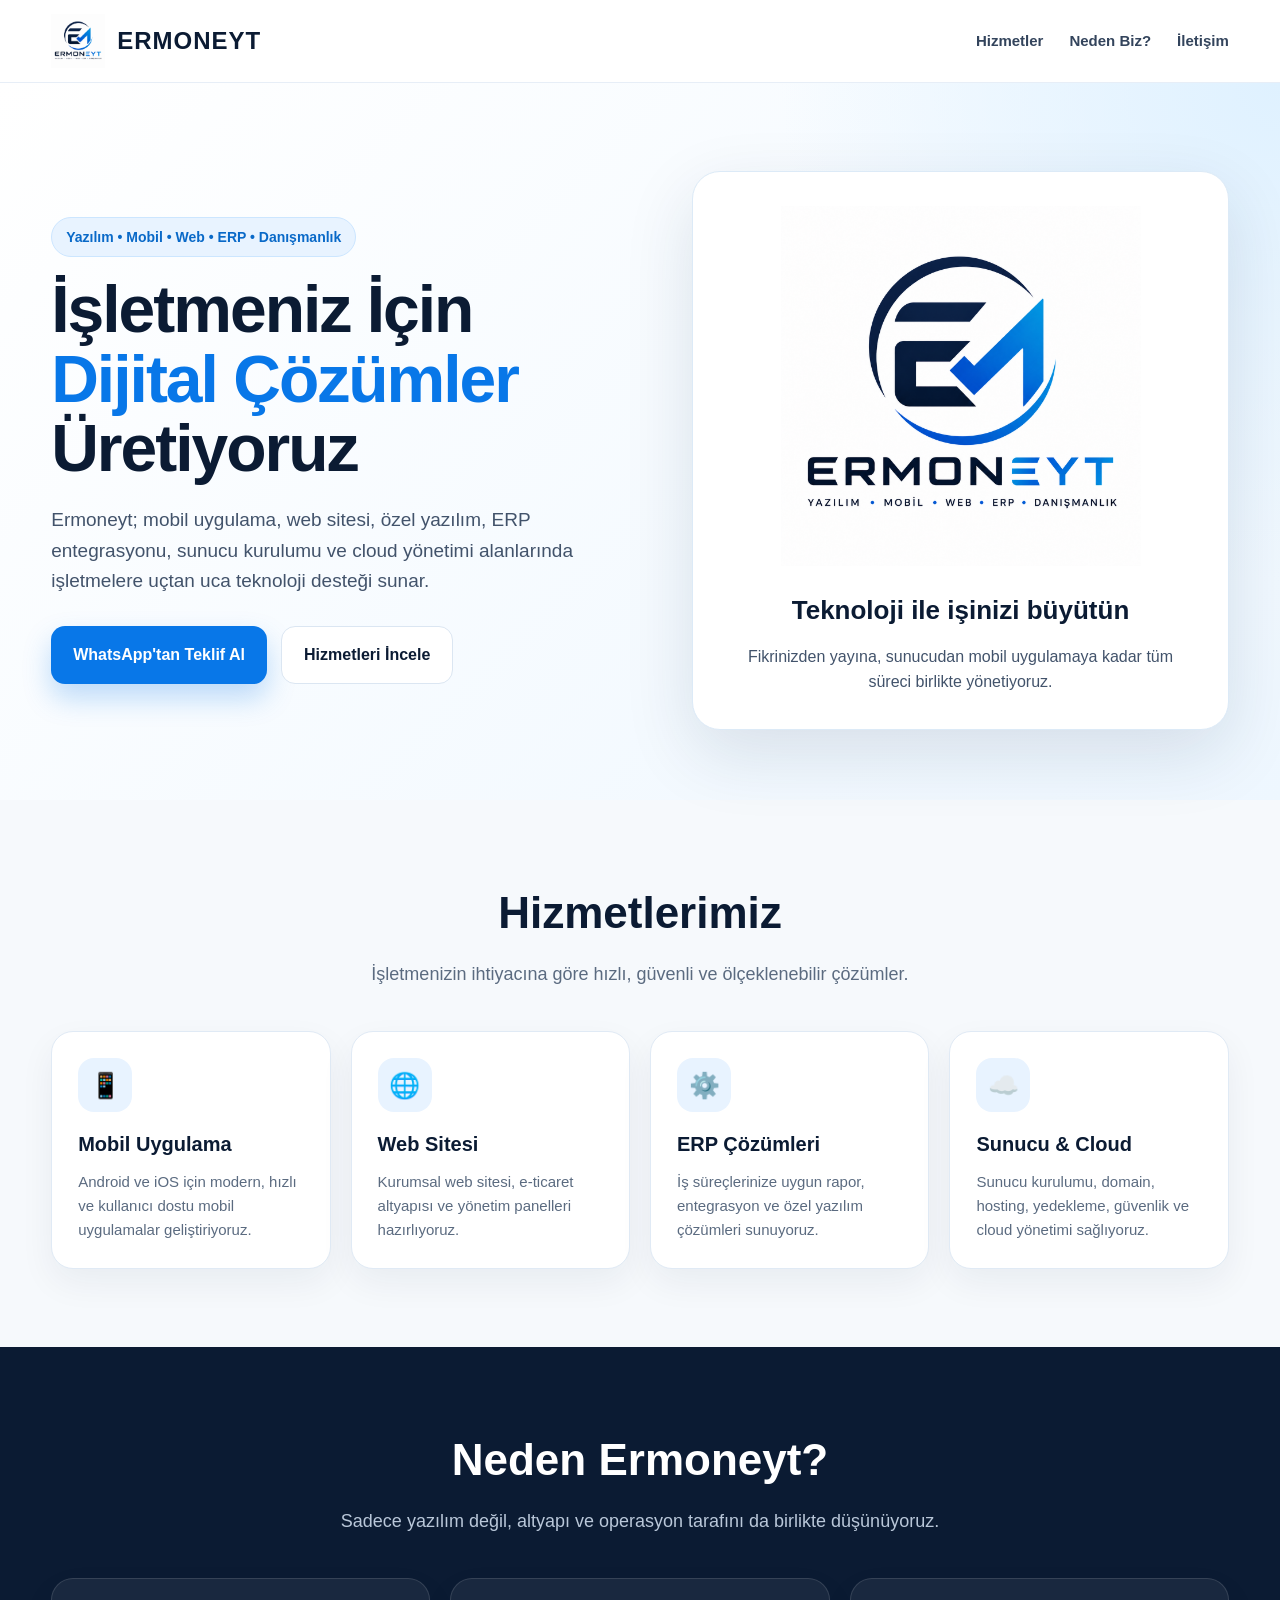
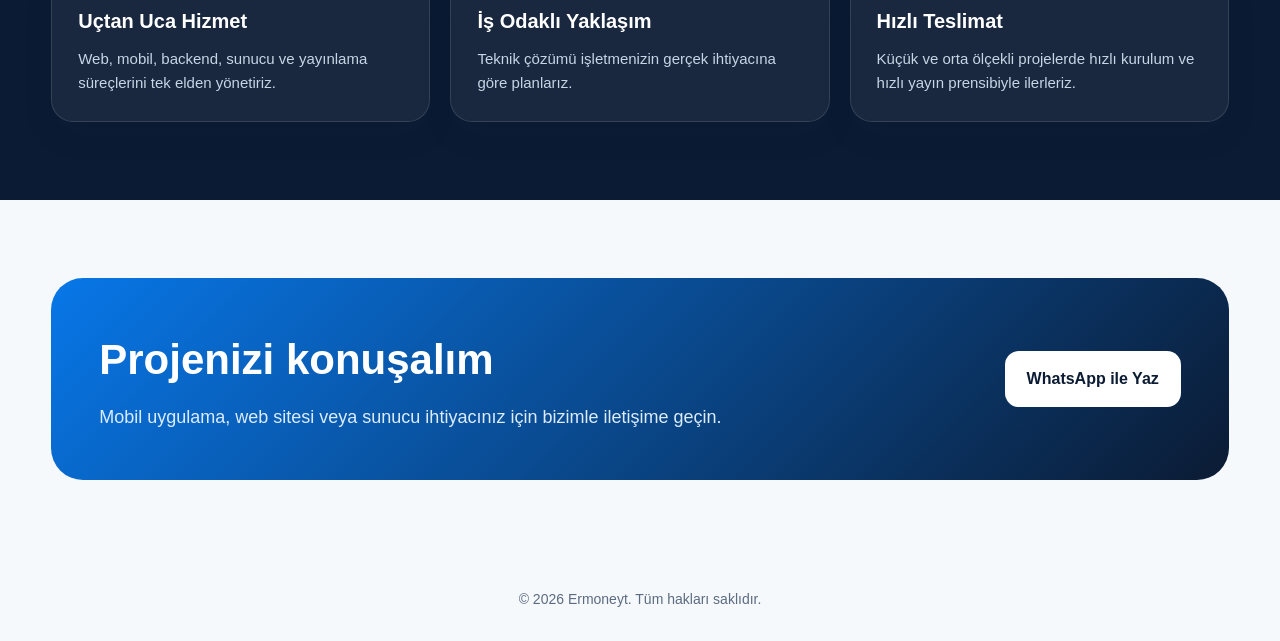
==== index.html @ fb63e8cc "Initial Ermoneyt landing page" ====
<!DOCTYPE html>
<html lang="tr">
<head>
  <meta charset="UTF-8" />
  <meta name="viewport" content="width=device-width, initial-scale=1.0" />
  <title>Ermoneyt | Yazılım, Mobil, Web, ERP ve Danışmanlık</title>
  <meta name="description" content="Ermoneyt; mobil uygulama, web sitesi, özel yazılım, ERP entegrasyonları, sunucu ve cloud çözümleri sunar." />
  <style>
    * {
      box-sizing: border-box;
      margin: 0;
      padding: 0;
    }

    body {
      font-family: Arial, Helvetica, sans-serif;
      background: #f6f9fc;
      color: #0b1b33;
      line-height: 1.6;
    }

    a {
      text-decoration: none;
      color: inherit;
    }

    .container {
      width: min(1180px, 92%);
      margin: auto;
    }

    header {
      background: #ffffff;
      border-bottom: 1px solid #e7eef7;
      position: sticky;
      top: 0;
      z-index: 10;
    }

    .nav {
      height: 82px;
      display: flex;
      align-items: center;
      justify-content: space-between;
    }

    .brand {
      display: flex;
      align-items: center;
      gap: 12px;
      font-weight: 800;
      letter-spacing: 1px;
      font-size: 24px;
    }

    .brand img {
      width: 54px;
      height: 54px;
      object-fit: contain;
    }

    .nav-links {
      display: flex;
      gap: 26px;
      font-weight: 600;
      color: #33445c;
      font-size: 15px;
    }

    .nav-links a:hover {
      color: #0877e8;
    }

    .hero {
      padding: 88px 0 70px;
      background: radial-gradient(circle at top right, #dff1ff, transparent 34%), linear-gradient(135deg, #ffffff 0%, #eef7ff 100%);
    }

    .hero-grid {
      display: grid;
      grid-template-columns: 1.05fr 0.95fr;
      gap: 48px;
      align-items: center;
    }

    .badge {
      display: inline-flex;
      align-items: center;
      gap: 8px;
      background: #e8f3ff;
      color: #0969c8;
      border: 1px solid #cce6ff;
      padding: 8px 14px;
      border-radius: 999px;
      font-size: 14px;
      font-weight: 700;
      margin-bottom: 18px;
    }

    h1 {
      font-size: clamp(38px, 6vw, 66px);
      line-height: 1.05;
      margin-bottom: 22px;
      letter-spacing: -2px;
    }

    .gradient-text {
      color: #0877e8;
    }

    .hero p {
      font-size: 19px;
      color: #42536b;
      max-width: 650px;
      margin-bottom: 30px;
    }

    .actions {
      display: flex;
      flex-wrap: wrap;
      gap: 14px;
    }

    .btn {
      display: inline-flex;
      align-items: center;
      justify-content: center;
      border-radius: 14px;
      padding: 15px 22px;
      font-weight: 800;
      transition: 0.2s;
    }

    .btn-primary {
      background: #0877e8;
      color: #fff;
      box-shadow: 0 14px 28px rgba(8, 119, 232, 0.25);
    }

    .btn-primary:hover {
      transform: translateY(-2px);
      background: #055fc0;
    }

    .btn-secondary {
      background: #fff;
      color: #0b1b33;
      border: 1px solid #dbe6f2;
    }

    .hero-card {
      background: #ffffff;
      border: 1px solid #dceaf7;
      border-radius: 28px;
      padding: 34px;
      box-shadow: 0 24px 70px rgba(13, 42, 76, 0.12);
    }

    .hero-card img {
      width: 100%;
      max-width: 360px;
      display: block;
      margin: 0 auto 24px;
    }

    .hero-card h3 {
      font-size: 26px;
      margin-bottom: 12px;
      text-align: center;
    }

    .hero-card p {
      font-size: 16px;
      text-align: center;
      margin-bottom: 0;
    }

    section {
      padding: 78px 0;
    }

    .section-title {
      text-align: center;
      margin-bottom: 42px;
    }

    .section-title h2 {
      font-size: clamp(30px, 4vw, 44px);
      margin-bottom: 12px;
    }

    .section-title p {
      color: #5b6b80;
      font-size: 18px;
    }

    .services {
      display: grid;
      grid-template-columns: repeat(4, 1fr);
      gap: 20px;
    }

    .card {
      background: #fff;
      border: 1px solid #e0eaf5;
      border-radius: 22px;
      padding: 26px;
      box-shadow: 0 14px 35px rgba(13, 42, 76, 0.06);
    }

    .icon {
      width: 54px;
      height: 54px;
      border-radius: 16px;
      background: #e8f3ff;
      display: flex;
      align-items: center;
      justify-content: center;
      font-size: 25px;
      margin-bottom: 16px;
    }

    .card h3 {
      font-size: 20px;
      margin-bottom: 10px;
    }

    .card p {
      color: #5b6b80;
      font-size: 15px;
    }

    .why {
      background: #0b1b33;
      color: #fff;
    }

    .why .section-title p {
      color: #b9c7d9;
    }

    .why-grid {
      display: grid;
      grid-template-columns: repeat(3, 1fr);
      gap: 20px;
    }

    .why .card {
      background: rgba(255,255,255,0.06);
      border-color: rgba(255,255,255,0.12);
      color: #fff;
    }

    .why .card p {
      color: #c8d5e5;
    }

    .contact {
      background: linear-gradient(135deg, #0877e8 0%, #0b1b33 100%);
      color: #fff;
      border-radius: 32px;
      padding: 48px;
      display: flex;
      align-items: center;
      justify-content: space-between;
      gap: 24px;
    }

    .contact h2 {
      font-size: clamp(28px, 4vw, 42px);
      margin-bottom: 10px;
    }

    .contact p {
      color: #dcecff;
      font-size: 18px;
    }

    .contact .btn {
      background: #fff;
      color: #0b1b33;
      white-space: nowrap;
    }

    footer {
      padding: 30px 0;
      text-align: center;
      color: #5b6b80;
      font-size: 14px;
    }

    @media (max-width: 900px) {
      .hero-grid,
      .services,
      .why-grid {
        grid-template-columns: 1fr;
      }

      .nav-links {
        display: none;
      }

      .contact {
        flex-direction: column;
        align-items: flex-start;
      }
    }
  </style>
</head>
<body>
  <header>
    <div class="container nav">
      <a href="#" class="brand">
        <img src="logo.png" alt="Ermoneyt Logo" />
        <span>ERMONEYT</span>
      </a>
      <nav class="nav-links">
        <a href="#hizmetler">Hizmetler</a>
        <a href="#neden">Neden Biz?</a>
        <a href="#iletisim">İletişim</a>
      </nav>
    </div>
  </header>

  <main>
    <section class="hero">
      <div class="container hero-grid">
        <div>
          <div class="badge">Yazılım • Mobil • Web • ERP • Danışmanlık</div>
          <h1>İşletmeniz İçin <span class="gradient-text">Dijital Çözümler</span> Üretiyoruz</h1>
          <p>
            Ermoneyt; mobil uygulama, web sitesi, özel yazılım, ERP entegrasyonu,
            sunucu kurulumu ve cloud yönetimi alanlarında işletmelere uçtan uca teknoloji desteği sunar.
          </p>
          <div class="actions">
            <a class="btn btn-primary" href="https://wa.me/905000000000" target="_blank">WhatsApp'tan Teklif Al</a>
            <a class="btn btn-secondary" href="#hizmetler">Hizmetleri İncele</a>
          </div>
        </div>

        <div class="hero-card">
          <img src="logo.png" alt="Ermoneyt" />
          <h3>Teknoloji ile işinizi büyütün</h3>
          <p>Fikrinizden yayına, sunucudan mobil uygulamaya kadar tüm süreci birlikte yönetiyoruz.</p>
        </div>
      </div>
    </section>

    <section id="hizmetler">
      <div class="container">
        <div class="section-title">
          <h2>Hizmetlerimiz</h2>
          <p>İşletmenizin ihtiyacına göre hızlı, güvenli ve ölçeklenebilir çözümler.</p>
        </div>

        <div class="services">
          <div class="card">
            <div class="icon">📱</div>
            <h3>Mobil Uygulama</h3>
            <p>Android ve iOS için modern, hızlı ve kullanıcı dostu mobil uygulamalar geliştiriyoruz.</p>
          </div>
          <div class="card">
            <div class="icon">🌐</div>
            <h3>Web Sitesi</h3>
            <p>Kurumsal web sitesi, e-ticaret altyapısı ve yönetim panelleri hazırlıyoruz.</p>
          </div>
          <div class="card">
            <div class="icon">⚙️</div>
            <h3>ERP Çözümleri</h3>
            <p>İş süreçlerinize uygun rapor, entegrasyon ve özel yazılım çözümleri sunuyoruz.</p>
          </div>
          <div class="card">
            <div class="icon">☁️</div>
            <h3>Sunucu & Cloud</h3>
            <p>Sunucu kurulumu, domain, hosting, yedekleme, güvenlik ve cloud yönetimi sağlıyoruz.</p>
          </div>
        </div>
      </div>
    </section>

    <section class="why" id="neden">
      <div class="container">
        <div class="section-title">
          <h2>Neden Ermoneyt?</h2>
          <p>Sadece yazılım değil, altyapı ve operasyon tarafını da birlikte düşünüyoruz.</p>
        </div>
        <div class="why-grid">
          <div class="card">
            <h3>Uçtan Uca Hizmet</h3>
            <p>Web, mobil, backend, sunucu ve yayınlama süreçlerini tek elden yönetiriz.</p>
          </div>
          <div class="card">
            <h3>İş Odaklı Yaklaşım</h3>
            <p>Teknik çözümü işletmenizin gerçek ihtiyacına göre planlarız.</p>
          </div>
          <div class="card">
            <h3>Hızlı Teslimat</h3>
            <p>Küçük ve orta ölçekli projelerde hızlı kurulum ve hızlı yayın prensibiyle ilerleriz.</p>
          </div>
        </div>
      </div>
    </section>

    <section id="iletisim">
      <div class="container">
        <div class="contact">
          <div>
            <h2>Projenizi konuşalım</h2>
            <p>Mobil uygulama, web sitesi veya sunucu ihtiyacınız için bizimle iletişime geçin.</p>
          </div>
          <a class="btn" href="https://wa.me/905000000000" target="_blank">WhatsApp ile Yaz</a>
        </div>
      </div>
    </section>
  </main>

  <footer>
    <div class="container">
      © 2026 Ermoneyt. Tüm hakları saklıdır.
    </div>
  </footer>
</body>
</html>
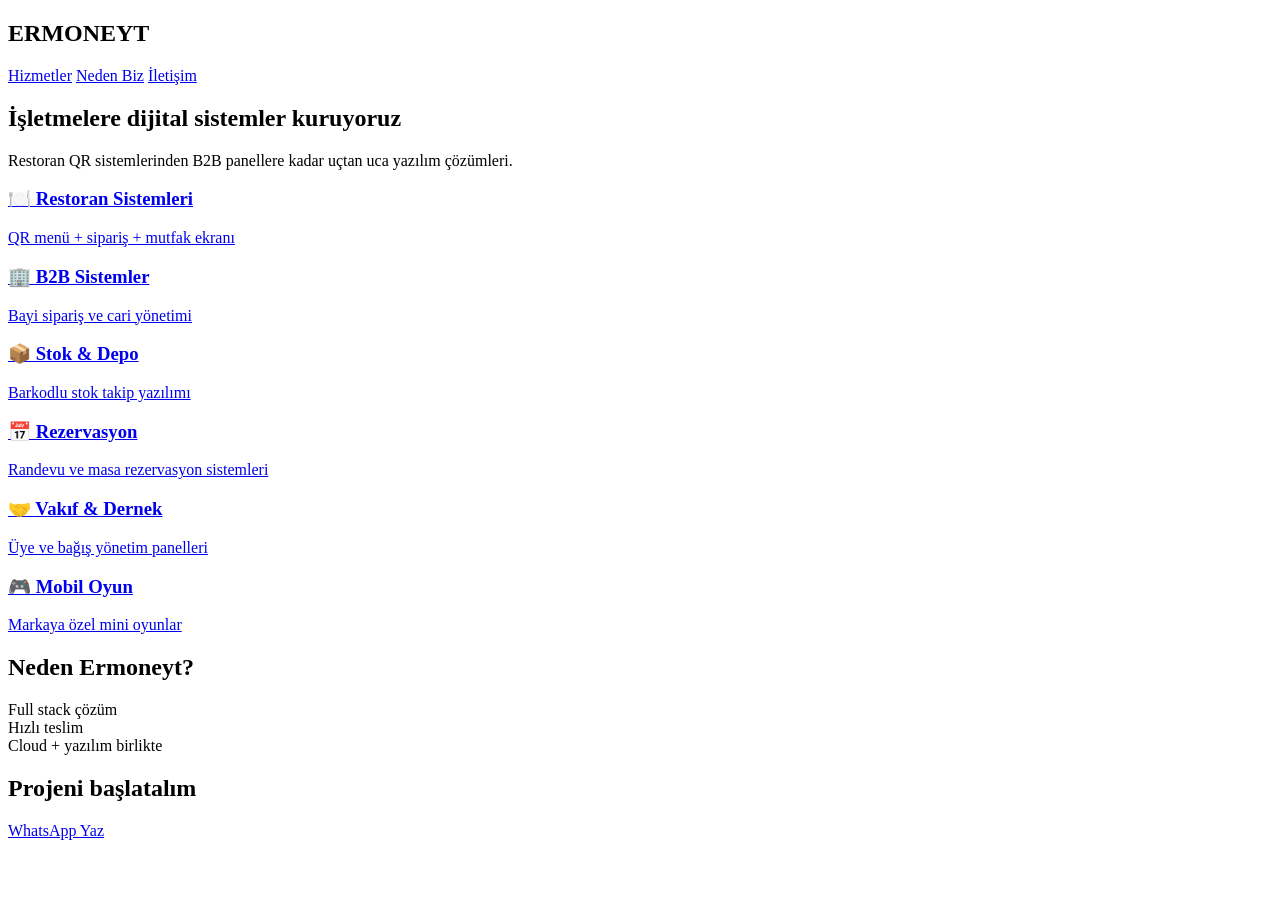
==== commit 2359bff6: "Revise index.html with new layout and styles Refactor HTML structure and update meta tags." ====
--- a/index.html
+++ b/index.html
@@ -1,423 +1,97 @@
 <!DOCTYPE html>
 <html lang="tr">
 <head>
-  <meta charset="UTF-8" />
-  <meta name="viewport" content="width=device-width, initial-scale=1.0" />
-  <title>Ermoneyt | Yazılım, Mobil, Web, ERP ve Danışmanlık</title>
-  <meta name="description" content="Ermoneyt; mobil uygulama, web sitesi, özel yazılım, ERP entegrasyonları, sunucu ve cloud çözümleri sunar." />
-  <style>
-    * {
-      box-sizing: border-box;
-      margin: 0;
-      padding: 0;
-    }
+<meta charset="UTF-8">
+<meta name="viewport" content="width=device-width, initial-scale=1.0">
+<title>Ermoneyt</title>
 
-    body {
-      font-family: Arial, Helvetica, sans-serif;
-      background: #f6f9fc;
-      color: #0b1b33;
-      line-height: 1.6;
-    }
+<link rel="stylesheet" href="css/style.css">
 
-    a {
-      text-decoration: none;
-      color: inherit;
-    }
+<!-- ANİMASYON -->
+<link href="https://unpkg.com/aos@2.3.1/dist/aos.css" rel="stylesheet">
+<script src="https://unpkg.com/aos@2.3.1/dist/aos.js"></script>
 
-    .container {
-      width: min(1180px, 92%);
-      margin: auto;
-    }
+</head>
 
-    header {
-      background: #ffffff;
-      border-bottom: 1px solid #e7eef7;
-      position: sticky;
-      top: 0;
-      z-index: 10;
-    }
+<body>
 
-    .nav {
-      height: 82px;
-      display: flex;
-      align-items: center;
-      justify-content: space-between;
-    }
+<header>
+  <div class="container nav">
+    <h2>ERMONEYT</h2>
+    <nav>
+      <a href="#hizmetler">Hizmetler</a>
+      <a href="#neden">Neden Biz</a>
+      <a href="#iletisim">İletişim</a>
+    </nav>
+  </div>
+</header>
 
-    .brand {
-      display: flex;
-      align-items: center;
-      gap: 12px;
-      font-weight: 800;
-      letter-spacing: 1px;
-      font-size: 24px;
-    }
+<section class="hero">
+  <div class="container">
+    <h1 data-aos="fade-up">
+      İşletmelere <span>dijital sistemler</span> kuruyoruz
+    </h1>
+    <p data-aos="fade-up" data-aos-delay="200">
+      Restoran QR sistemlerinden B2B panellere kadar uçtan uca yazılım çözümleri.
+    </p>
+  </div>
+</section>
 
-    .brand img {
-      width: 54px;
-      height: 54px;
-      object-fit: contain;
-    }
+<section id="hizmetler" class="services container">
 
-    .nav-links {
-      display: flex;
-      gap: 26px;
-      font-weight: 600;
-      color: #33445c;
-      font-size: 15px;
-    }
+  <a href="hizmetler/restoran.html" class="card" data-aos="zoom-in">
+    <h3>🍽️ Restoran Sistemleri</h3>
+    <p>QR menü + sipariş + mutfak ekranı</p>
+  </a>
 
-    .nav-links a:hover {
-      color: #0877e8;
-    }
+  <a href="hizmetler/b2b.html" class="card" data-aos="zoom-in">
+    <h3>🏢 B2B Sistemler</h3>
+    <p>Bayi sipariş ve cari yönetimi</p>
+  </a>
 
-    .hero {
-      padding: 88px 0 70px;
-      background: radial-gradient(circle at top right, #dff1ff, transparent 34%), linear-gradient(135deg, #ffffff 0%, #eef7ff 100%);
-    }
+  <a href="hizmetler/stok.html" class="card" data-aos="zoom-in">
+    <h3>📦 Stok & Depo</h3>
+    <p>Barkodlu stok takip yazılımı</p>
+  </a>
 
-    .hero-grid {
-      display: grid;
-      grid-template-columns: 1.05fr 0.95fr;
-      gap: 48px;
-      align-items: center;
-    }
+  <a href="hizmetler/rezervasyon.html" class="card" data-aos="zoom-in">
+    <h3>📅 Rezervasyon</h3>
+    <p>Randevu ve masa rezervasyon sistemleri</p>
+  </a>
 
-    .badge {
-      display: inline-flex;
-      align-items: center;
-      gap: 8px;
-      background: #e8f3ff;
-      color: #0969c8;
-      border: 1px solid #cce6ff;
-      padding: 8px 14px;
-      border-radius: 999px;
-      font-size: 14px;
-      font-weight: 700;
-      margin-bottom: 18px;
-    }
+  <a href="hizmetler/vakif.html" class="card" data-aos="zoom-in">
+    <h3>🤝 Vakıf & Dernek</h3>
+    <p>Üye ve bağış yönetim panelleri</p>
+  </a>
 
-    h1 {
-      font-size: clamp(38px, 6vw, 66px);
-      line-height: 1.05;
-      margin-bottom: 22px;
-      letter-spacing: -2px;
-    }
+  <a href="hizmetler/mobil-oyun.html" class="card" data-aos="zoom-in">
+    <h3>🎮 Mobil Oyun</h3>
+    <p>Markaya özel mini oyunlar</p>
+  </a>
 
-    .gradient-text {
-      color: #0877e8;
-    }
+</section>
 
-    .hero p {
-      font-size: 19px;
-      color: #42536b;
-      max-width: 650px;
-      margin-bottom: 30px;
-    }
+<section id="neden" class="why">
+  <div class="container">
+    <h2>Neden Ermoneyt?</h2>
+    <div class="why-grid">
 
-    .actions {
-      display: flex;
-      flex-wrap: wrap;
-      gap: 14px;
-    }
+      <div class="card">Full stack çözüm</div>
+      <div class="card">Hızlı teslim</div>
+      <div class="card">Cloud + yazılım birlikte</div>
 
-    .btn {
-      display: inline-flex;
-      align-items: center;
-      justify-content: center;
-      border-radius: 14px;
-      padding: 15px 22px;
-      font-weight: 800;
-      transition: 0.2s;
-    }
+    </div>
+  </div>
+</section>
 
-    .btn-primary {
-      background: #0877e8;
-      color: #fff;
-      box-shadow: 0 14px 28px rgba(8, 119, 232, 0.25);
-    }
+<section id="iletisim" class="contact">
+  <h2>Projeni başlatalım</h2>
+  <a href="https://wa.me/905511620693">WhatsApp Yaz</a>
+</section>
 
-    .btn-primary:hover {
-      transform: translateY(-2px);
-      background: #055fc0;
-    }
+<script>
+AOS.init();
+</script>
 
-    .btn-secondary {
-      background: #fff;
-      color: #0b1b33;
-      border: 1px solid #dbe6f2;
-    }
-
-    .hero-card {
-      background: #ffffff;
-      border: 1px solid #dceaf7;
-      border-radius: 28px;
-      padding: 34px;
-      box-shadow: 0 24px 70px rgba(13, 42, 76, 0.12);
-    }
-
-    .hero-card img {
-      width: 100%;
-      max-width: 360px;
-      display: block;
-      margin: 0 auto 24px;
-    }
-
-    .hero-card h3 {
-      font-size: 26px;
-      margin-bottom: 12px;
-      text-align: center;
-    }
-
-    .hero-card p {
-      font-size: 16px;
-      text-align: center;
-      margin-bottom: 0;
-    }
-
-    section {
-      padding: 78px 0;
-    }
-
-    .section-title {
-      text-align: center;
-      margin-bottom: 42px;
-    }
-
-    .section-title h2 {
-      font-size: clamp(30px, 4vw, 44px);
-      margin-bottom: 12px;
-    }
-
-    .section-title p {
-      color: #5b6b80;
-      font-size: 18px;
-    }
-
-    .services {
-      display: grid;
-      grid-template-columns: repeat(4, 1fr);
-      gap: 20px;
-    }
-
-    .card {
-      background: #fff;
-      border: 1px solid #e0eaf5;
-      border-radius: 22px;
-      padding: 26px;
-      box-shadow: 0 14px 35px rgba(13, 42, 76, 0.06);
-    }
-
-    .icon {
-      width: 54px;
-      height: 54px;
-      border-radius: 16px;
-      background: #e8f3ff;
-      display: flex;
-      align-items: center;
-      justify-content: center;
-      font-size: 25px;
-      margin-bottom: 16px;
-    }
-
-    .card h3 {
-      font-size: 20px;
-      margin-bottom: 10px;
-    }
-
-    .card p {
-      color: #5b6b80;
-      font-size: 15px;
-    }
-
-    .why {
-      background: #0b1b33;
-      color: #fff;
-    }
-
-    .why .section-title p {
-      color: #b9c7d9;
-    }
-
-    .why-grid {
-      display: grid;
-      grid-template-columns: repeat(3, 1fr);
-      gap: 20px;
-    }
-
-    .why .card {
-      background: rgba(255,255,255,0.06);
-      border-color: rgba(255,255,255,0.12);
-      color: #fff;
-    }
-
-    .why .card p {
-      color: #c8d5e5;
-    }
-
-    .contact {
-      background: linear-gradient(135deg, #0877e8 0%, #0b1b33 100%);
-      color: #fff;
-      border-radius: 32px;
-      padding: 48px;
-      display: flex;
-      align-items: center;
-      justify-content: space-between;
-      gap: 24px;
-    }
-
-    .contact h2 {
-      font-size: clamp(28px, 4vw, 42px);
-      margin-bottom: 10px;
-    }
-
-    .contact p {
-      color: #dcecff;
-      font-size: 18px;
-    }
-
-    .contact .btn {
-      background: #fff;
-      color: #0b1b33;
-      white-space: nowrap;
-    }
-
-    footer {
-      padding: 30px 0;
-      text-align: center;
-      color: #5b6b80;
-      font-size: 14px;
-    }
-
-    @media (max-width: 900px) {
-      .hero-grid,
-      .services,
-      .why-grid {
-        grid-template-columns: 1fr;
-      }
-
-      .nav-links {
-        display: none;
-      }
-
-      .contact {
-        flex-direction: column;
-        align-items: flex-start;
-      }
-    }
-  </style>
-</head>
-<body>
-  <header>
-    <div class="container nav">
-      <a href="#" class="brand">
-        <img src="logo.png" alt="Ermoneyt Logo" />
-        <span>ERMONEYT</span>
-      </a>
-      <nav class="nav-links">
-        <a href="#hizmetler">Hizmetler</a>
-        <a href="#neden">Neden Biz?</a>
-        <a href="#iletisim">İletişim</a>
-      </nav>
-    </div>
-  </header>
-
-  <main>
-    <section class="hero">
-      <div class="container hero-grid">
-        <div>
-          <div class="badge">Yazılım • Mobil • Web • ERP • Danışmanlık</div>
-          <h1>İşletmeniz İçin <span class="gradient-text">Dijital Çözümler</span> Üretiyoruz</h1>
-          <p>
-            Ermoneyt; mobil uygulama, web sitesi, özel yazılım, ERP entegrasyonu,
-            sunucu kurulumu ve cloud yönetimi alanlarında işletmelere uçtan uca teknoloji desteği sunar.
-          </p>
-          <div class="actions">
-            <a class="btn btn-primary" href="https://wa.me/905000000000" target="_blank">WhatsApp'tan Teklif Al</a>
-            <a class="btn btn-secondary" href="#hizmetler">Hizmetleri İncele</a>
-          </div>
-        </div>
-
-        <div class="hero-card">
-          <img src="logo.png" alt="Ermoneyt" />
-          <h3>Teknoloji ile işinizi büyütün</h3>
-          <p>Fikrinizden yayına, sunucudan mobil uygulamaya kadar tüm süreci birlikte yönetiyoruz.</p>
-        </div>
-      </div>
-    </section>
-
-    <section id="hizmetler">
-      <div class="container">
-        <div class="section-title">
-          <h2>Hizmetlerimiz</h2>
-          <p>İşletmenizin ihtiyacına göre hızlı, güvenli ve ölçeklenebilir çözümler.</p>
-        </div>
-
-        <div class="services">
-          <div class="card">
-            <div class="icon">📱</div>
-            <h3>Mobil Uygulama</h3>
-            <p>Android ve iOS için modern, hızlı ve kullanıcı dostu mobil uygulamalar geliştiriyoruz.</p>
-          </div>
-          <div class="card">
-            <div class="icon">🌐</div>
-            <h3>Web Sitesi</h3>
-            <p>Kurumsal web sitesi, e-ticaret altyapısı ve yönetim panelleri hazırlıyoruz.</p>
-          </div>
-          <div class="card">
-            <div class="icon">⚙️</div>
-            <h3>ERP Çözümleri</h3>
-            <p>İş süreçlerinize uygun rapor, entegrasyon ve özel yazılım çözümleri sunuyoruz.</p>
-          </div>
-          <div class="card">
-            <div class="icon">☁️</div>
-            <h3>Sunucu & Cloud</h3>
-            <p>Sunucu kurulumu, domain, hosting, yedekleme, güvenlik ve cloud yönetimi sağlıyoruz.</p>
-          </div>
-        </div>
-      </div>
-    </section>
-
-    <section class="why" id="neden">
-      <div class="container">
-        <div class="section-title">
-          <h2>Neden Ermoneyt?</h2>
-          <p>Sadece yazılım değil, altyapı ve operasyon tarafını da birlikte düşünüyoruz.</p>
-        </div>
-        <div class="why-grid">
-          <div class="card">
-            <h3>Uçtan Uca Hizmet</h3>
-            <p>Web, mobil, backend, sunucu ve yayınlama süreçlerini tek elden yönetiriz.</p>
-          </div>
-          <div class="card">
-            <h3>İş Odaklı Yaklaşım</h3>
-            <p>Teknik çözümü işletmenizin gerçek ihtiyacına göre planlarız.</p>
-          </div>
-          <div class="card">
-            <h3>Hızlı Teslimat</h3>
-            <p>Küçük ve orta ölçekli projelerde hızlı kurulum ve hızlı yayın prensibiyle ilerleriz.</p>
-          </div>
-        </div>
-      </div>
-    </section>
-
-    <section id="iletisim">
-      <div class="container">
-        <div class="contact">
-          <div>
-            <h2>Projenizi konuşalım</h2>
-            <p>Mobil uygulama, web sitesi veya sunucu ihtiyacınız için bizimle iletişime geçin.</p>
-          </div>
-          <a class="btn" href="https://wa.me/905000000000" target="_blank">WhatsApp ile Yaz</a>
-        </div>
-      </div>
-    </section>
-  </main>
-
-  <footer>
-    <div class="container">
-      © 2026 Ermoneyt. Tüm hakları saklıdır.
-    </div>
-  </footer>
 </body>
 </html>
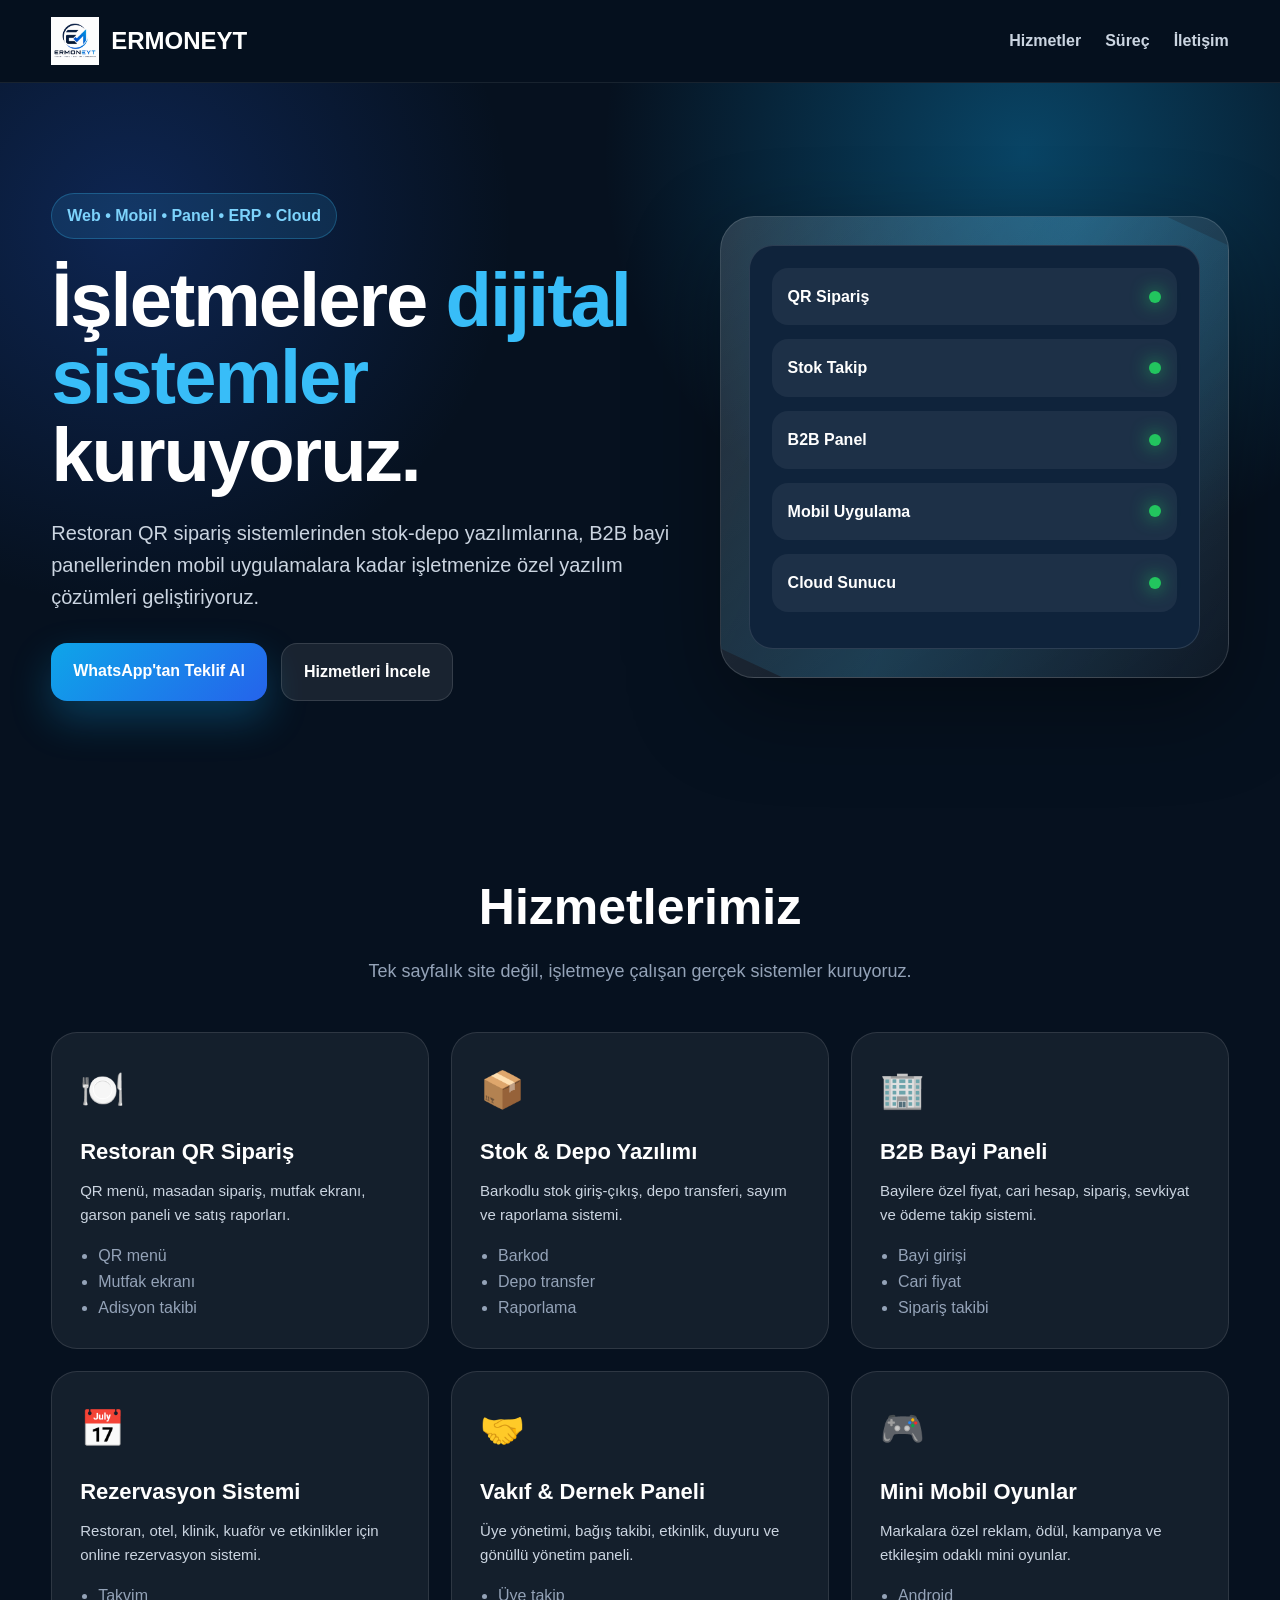
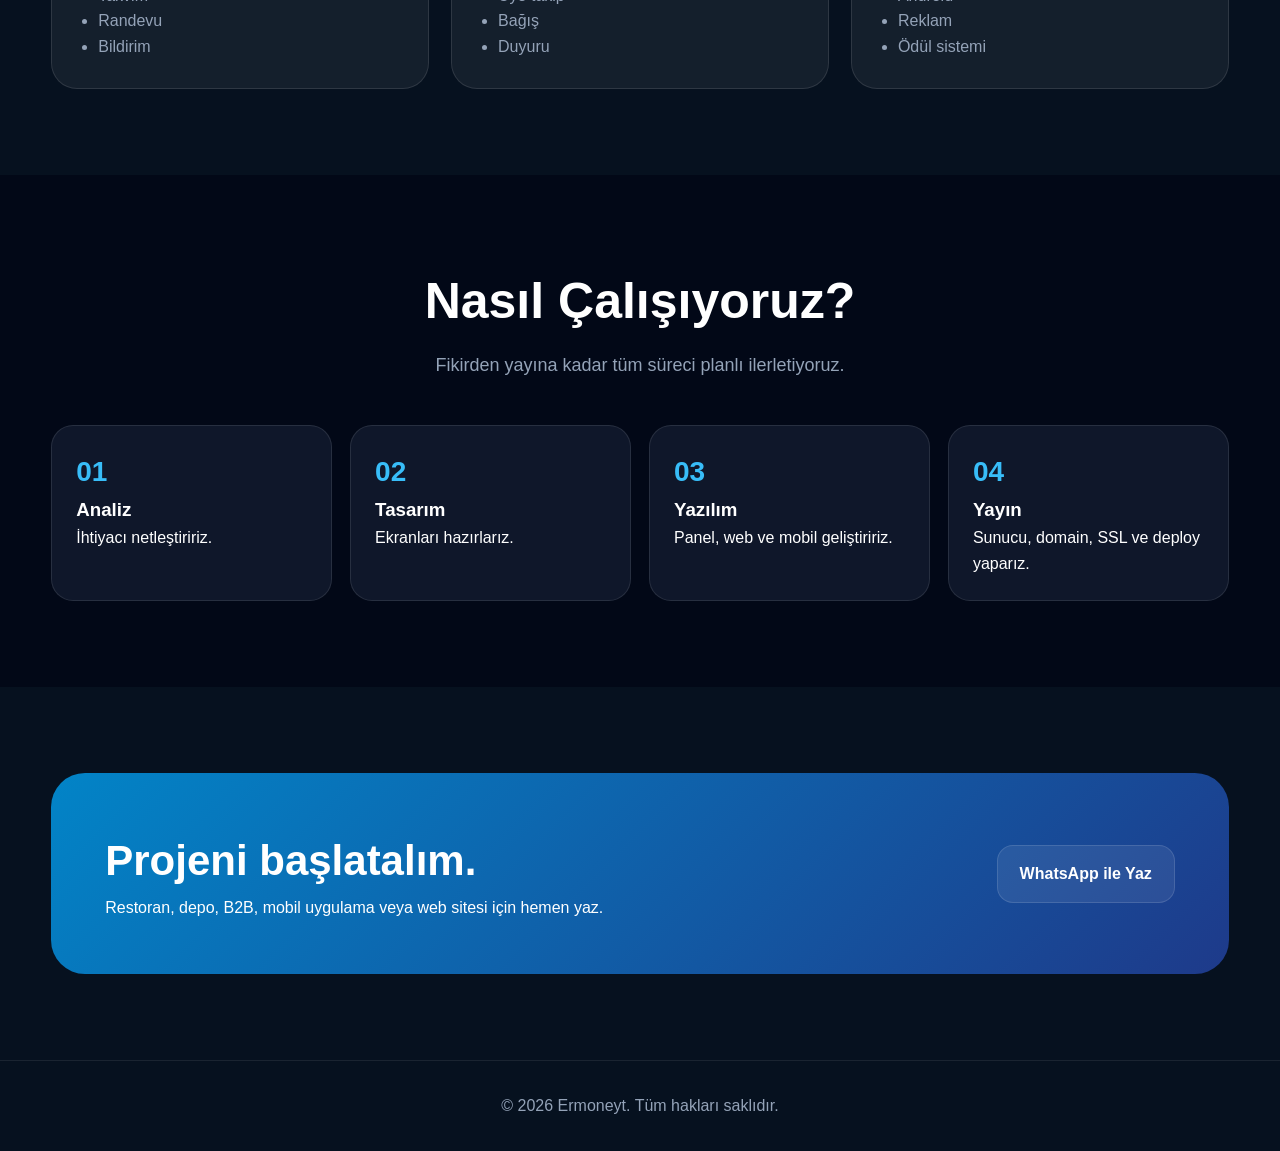
==== commit 68c34661: "Refactor index.html for improved content and structure Updated the index.html file to enhance the co" ====
--- a/index.html
+++ b/index.html
@@ -1,97 +1,142 @@
 <!DOCTYPE html>
 <html lang="tr">
 <head>
-<meta charset="UTF-8">
-<meta name="viewport" content="width=device-width, initial-scale=1.0">
-<title>Ermoneyt</title>
-
-<link rel="stylesheet" href="css/style.css">
-
-<!-- ANİMASYON -->
-<link href="https://unpkg.com/aos@2.3.1/dist/aos.css" rel="stylesheet">
-<script src="https://unpkg.com/aos@2.3.1/dist/aos.js"></script>
-
+  <meta charset="UTF-8">
+  <meta name="viewport" content="width=device-width,initial-scale=1.0">
+  <title>Ermoneyt | Yazılım, Web, Mobil, ERP ve Cloud Çözümleri</title>
+  <meta name="description" content="Ermoneyt; restoran QR sipariş sistemleri, stok depo yazılımları, B2B paneller, rezervasyon sistemleri, web siteleri ve mobil uygulamalar geliştirir.">
+  <link rel="stylesheet" href="css/style.css">
+  <link href="https://unpkg.com/aos@2.3.1/dist/aos.css" rel="stylesheet">
 </head>
-
 <body>
 
 <header>
   <div class="container nav">
-    <h2>ERMONEYT</h2>
+    <a class="logo" href="index.html">
+      <img src="logo.png" alt="Ermoneyt Logo">
+      <span>ERMONEYT</span>
+    </a>
     <nav>
       <a href="#hizmetler">Hizmetler</a>
-      <a href="#neden">Neden Biz</a>
+      <a href="#surec">Süreç</a>
       <a href="#iletisim">İletişim</a>
     </nav>
   </div>
 </header>
 
 <section class="hero">
-  <div class="container">
-    <h1 data-aos="fade-up">
-      İşletmelere <span>dijital sistemler</span> kuruyoruz
-    </h1>
-    <p data-aos="fade-up" data-aos-delay="200">
-      Restoran QR sistemlerinden B2B panellere kadar uçtan uca yazılım çözümleri.
-    </p>
-  </div>
-</section>
+  <div class="container hero-grid">
+    <div data-aos="fade-right">
+      <div class="badge">Web • Mobil • Panel • ERP • Cloud</div>
+      <h1>İşletmelere <span>dijital sistemler</span> kuruyoruz.</h1>
+      <p>
+        Restoran QR sipariş sistemlerinden stok-depo yazılımlarına, B2B bayi panellerinden
+        mobil uygulamalara kadar işletmenize özel yazılım çözümleri geliştiriyoruz.
+      </p>
+      <div class="actions">
+        <a class="btn" href="https://wa.me/905000000000" target="_blank">WhatsApp'tan Teklif Al</a>
+        <a class="btn ghost" href="#hizmetler">Hizmetleri İncele</a>
+      </div>
+    </div>
 
-<section id="hizmetler" class="services container">
-
-  <a href="hizmetler/restoran.html" class="card" data-aos="zoom-in">
-    <h3>🍽️ Restoran Sistemleri</h3>
-    <p>QR menü + sipariş + mutfak ekranı</p>
-  </a>
-
-  <a href="hizmetler/b2b.html" class="card" data-aos="zoom-in">
-    <h3>🏢 B2B Sistemler</h3>
-    <p>Bayi sipariş ve cari yönetimi</p>
-  </a>
-
-  <a href="hizmetler/stok.html" class="card" data-aos="zoom-in">
-    <h3>📦 Stok & Depo</h3>
-    <p>Barkodlu stok takip yazılımı</p>
-  </a>
-
-  <a href="hizmetler/rezervasyon.html" class="card" data-aos="zoom-in">
-    <h3>📅 Rezervasyon</h3>
-    <p>Randevu ve masa rezervasyon sistemleri</p>
-  </a>
-
-  <a href="hizmetler/vakif.html" class="card" data-aos="zoom-in">
-    <h3>🤝 Vakıf & Dernek</h3>
-    <p>Üye ve bağış yönetim panelleri</p>
-  </a>
-
-  <a href="hizmetler/mobil-oyun.html" class="card" data-aos="zoom-in">
-    <h3>🎮 Mobil Oyun</h3>
-    <p>Markaya özel mini oyunlar</p>
-  </a>
-
-</section>
-
-<section id="neden" class="why">
-  <div class="container">
-    <h2>Neden Ermoneyt?</h2>
-    <div class="why-grid">
-
-      <div class="card">Full stack çözüm</div>
-      <div class="card">Hızlı teslim</div>
-      <div class="card">Cloud + yazılım birlikte</div>
-
+    <div class="visual" data-aos="zoom-in">
+      <div class="screen">
+        <div class="screen-row"><strong>QR Sipariş</strong><span class="dot"></span></div>
+        <div class="screen-row"><strong>Stok Takip</strong><span class="dot"></span></div>
+        <div class="screen-row"><strong>B2B Panel</strong><span class="dot"></span></div>
+        <div class="screen-row"><strong>Mobil Uygulama</strong><span class="dot"></span></div>
+        <div class="screen-row"><strong>Cloud Sunucu</strong><span class="dot"></span></div>
+      </div>
     </div>
   </div>
 </section>
 
-<section id="iletisim" class="contact">
-  <h2>Projeni başlatalım</h2>
-  <a href="https://wa.me/905511620693">WhatsApp Yaz</a>
+<section id="hizmetler">
+  <div class="container">
+    <div class="section-title" data-aos="fade-up">
+      <h2>Hizmetlerimiz</h2>
+      <p>Tek sayfalık site değil, işletmeye çalışan gerçek sistemler kuruyoruz.</p>
+    </div>
+
+    <div class="services">
+      <a class="card" href="hizmetler/restoran.html" data-aos="fade-up">
+        <div class="icon">🍽️</div>
+        <h3>Restoran QR Sipariş</h3>
+        <p>QR menü, masadan sipariş, mutfak ekranı, garson paneli ve satış raporları.</p>
+        <ul><li>QR menü</li><li>Mutfak ekranı</li><li>Adisyon takibi</li></ul>
+      </a>
+
+      <a class="card" href="hizmetler/stok.html" data-aos="fade-up">
+        <div class="icon">📦</div>
+        <h3>Stok & Depo Yazılımı</h3>
+        <p>Barkodlu stok giriş-çıkış, depo transferi, sayım ve raporlama sistemi.</p>
+        <ul><li>Barkod</li><li>Depo transfer</li><li>Raporlama</li></ul>
+      </a>
+
+      <a class="card" href="hizmetler/b2b.html" data-aos="fade-up">
+        <div class="icon">🏢</div>
+        <h3>B2B Bayi Paneli</h3>
+        <p>Bayilere özel fiyat, cari hesap, sipariş, sevkiyat ve ödeme takip sistemi.</p>
+        <ul><li>Bayi girişi</li><li>Cari fiyat</li><li>Sipariş takibi</li></ul>
+      </a>
+
+      <a class="card" href="hizmetler/rezervasyon.html" data-aos="fade-up">
+        <div class="icon">📅</div>
+        <h3>Rezervasyon Sistemi</h3>
+        <p>Restoran, otel, klinik, kuaför ve etkinlikler için online rezervasyon sistemi.</p>
+        <ul><li>Takvim</li><li>Randevu</li><li>Bildirim</li></ul>
+      </a>
+
+      <a class="card" href="hizmetler/vakif.html" data-aos="fade-up">
+        <div class="icon">🤝</div>
+        <h3>Vakıf & Dernek Paneli</h3>
+        <p>Üye yönetimi, bağış takibi, etkinlik, duyuru ve gönüllü yönetim paneli.</p>
+        <ul><li>Üye takip</li><li>Bağış</li><li>Duyuru</li></ul>
+      </a>
+
+      <a class="card" href="hizmetler/mobil-oyun.html" data-aos="fade-up">
+        <div class="icon">🎮</div>
+        <h3>Mini Mobil Oyunlar</h3>
+        <p>Markalara özel reklam, ödül, kampanya ve etkileşim odaklı mini oyunlar.</p>
+        <ul><li>Android</li><li>Reklam</li><li>Ödül sistemi</li></ul>
+      </a>
+    </div>
+  </div>
 </section>
 
-<script>
-AOS.init();
-</script>
+<section class="dark" id="surec">
+  <div class="container">
+    <div class="section-title" data-aos="fade-up">
+      <h2>Nasıl Çalışıyoruz?</h2>
+      <p>Fikirden yayına kadar tüm süreci planlı ilerletiyoruz.</p>
+    </div>
 
+    <div class="process">
+      <div class="step" data-aos="fade-up"><b>01</b><h3>Analiz</h3><p>İhtiyacı netleştiririz.</p></div>
+      <div class="step" data-aos="fade-up"><b>02</b><h3>Tasarım</h3><p>Ekranları hazırlarız.</p></div>
+      <div class="step" data-aos="fade-up"><b>03</b><h3>Yazılım</h3><p>Panel, web ve mobil geliştiririz.</p></div>
+      <div class="step" data-aos="fade-up"><b>04</b><h3>Yayın</h3><p>Sunucu, domain, SSL ve deploy yaparız.</p></div>
+    </div>
+  </div>
+</section>
+
+<section id="iletisim">
+  <div class="container">
+    <div class="cta" data-aos="zoom-in">
+      <div>
+        <h2>Projeni başlatalım.</h2>
+        <p>Restoran, depo, B2B, mobil uygulama veya web sitesi için hemen yaz.</p>
+      </div>
+      <a class="btn ghost" href="https://wa.me/905000000000" target="_blank">WhatsApp ile Yaz</a>
+    </div>
+  </div>
+</section>
+
+<footer>
+  <div class="container">© 2026 Ermoneyt. Tüm hakları saklıdır.</div>
+</footer>
+
+<script src="https://unpkg.com/aos@2.3.1/dist/aos.js"></script>
+<script src="js/main.js"></script>
 </body>
 </html>
--- a/css/style.css
+++ b/css/style.css
@@ -0,0 +1,43 @@
+*{box-sizing:border-box;margin:0;padding:0}
+body{font-family:Inter,Arial,sans-serif;background:#06111f;color:#fff;line-height:1.6}
+a{text-decoration:none;color:inherit}
+.container{width:min(1180px,92%);margin:auto}
+header{position:sticky;top:0;z-index:50;background:rgba(6,17,31,.8);backdrop-filter:blur(16px);border-bottom:1px solid rgba(255,255,255,.08)}
+.nav{height:82px;display:flex;align-items:center;justify-content:space-between}
+.logo{display:flex;align-items:center;gap:12px;font-size:24px;font-weight:900}
+.logo img{width:48px;height:48px}
+nav{display:flex;gap:24px;color:#cbd5e1;font-weight:700}
+nav a:hover{color:#38bdf8}
+.btn{display:inline-flex;padding:15px 22px;border-radius:16px;font-weight:900;background:linear-gradient(135deg,#0ea5e9,#2563eb);box-shadow:0 18px 40px rgba(14,165,233,.28)}
+.btn.ghost{background:rgba(255,255,255,.08);border:1px solid rgba(255,255,255,.12);box-shadow:none}
+.hero{padding:110px 0 80px;background:radial-gradient(circle at 80% 10%,rgba(14,165,233,.35),transparent 35%),radial-gradient(circle at 10% 20%,rgba(37,99,235,.25),transparent 30%)}
+.hero-grid{display:grid;grid-template-columns:1.1fr .9fr;gap:46px;align-items:center}
+.badge{display:inline-flex;padding:9px 15px;border-radius:999px;background:rgba(56,189,248,.12);border:1px solid rgba(56,189,248,.28);color:#7dd3fc;font-weight:900;margin-bottom:22px}
+h1{font-size:clamp(42px,6vw,76px);line-height:1.02;letter-spacing:-2px;margin-bottom:24px}
+h1 span,.blue{color:#38bdf8}
+.hero p{font-size:20px;color:#cbd5e1;max-width:690px;margin-bottom:30px}
+.actions{display:flex;gap:14px;flex-wrap:wrap}
+.visual{position:relative;border-radius:34px;background:linear-gradient(145deg,rgba(255,255,255,.14),rgba(255,255,255,.04));border:1px solid rgba(255,255,255,.14);padding:28px;box-shadow:0 30px 90px rgba(0,0,0,.35);overflow:hidden}
+.visual:before{content:"";position:absolute;inset:-60px;background:linear-gradient(90deg,transparent,rgba(56,189,248,.18),transparent);transform:rotate(25deg)}
+.screen{position:relative;background:#0f233b;border-radius:24px;padding:22px;border:1px solid rgba(255,255,255,.12)}
+.screen-row{display:flex;justify-content:space-between;align-items:center;background:rgba(255,255,255,.06);padding:16px;border-radius:16px;margin-bottom:14px}
+.dot{width:12px;height:12px;border-radius:50%;background:#22c55e;box-shadow:0 0 18px #22c55e}
+section{padding:86px 0}
+.section-title{text-align:center;margin-bottom:46px}
+.section-title h2{font-size:clamp(32px,4vw,50px)}
+.section-title p{color:#94a3b8;font-size:18px;margin-top:10px}
+.services{display:grid;grid-template-columns:repeat(3,1fr);gap:22px}
+.card{position:relative;background:rgba(255,255,255,.06);border:1px solid rgba(255,255,255,.11);border-radius:26px;padding:28px;overflow:hidden;transition:.28s}
+.card:hover{transform:translateY(-8px);border-color:rgba(56,189,248,.45);box-shadow:0 22px 60px rgba(14,165,233,.12)}
+.icon{font-size:36px;margin-bottom:16px}
+.card h3{font-size:22px;margin-bottom:10px}
+.card p{color:#cbd5e1;font-size:15px}
+.card ul{margin-top:16px;padding-left:18px;color:#94a3b8}
+.dark{background:#020817}
+.process{display:grid;grid-template-columns:repeat(4,1fr);gap:18px}
+.step{background:#0f172a;border:1px solid rgba(255,255,255,.1);padding:24px;border-radius:22px}
+.step b{color:#38bdf8;font-size:28px}
+.cta{background:linear-gradient(135deg,#0284c7,#1e3a8a);border-radius:34px;padding:54px;display:flex;align-items:center;justify-content:space-between;gap:24px}
+.cta h2{font-size:42px}
+footer{padding:32px 0;color:#94a3b8;text-align:center;border-top:1px solid rgba(255,255,255,.08)}
+@media(max-width:900px){.hero-grid,.services,.process{grid-template-columns:1fr}nav{display:none}.cta{flex-direction:column;align-items:flex-start}h1{font-size:42px}}
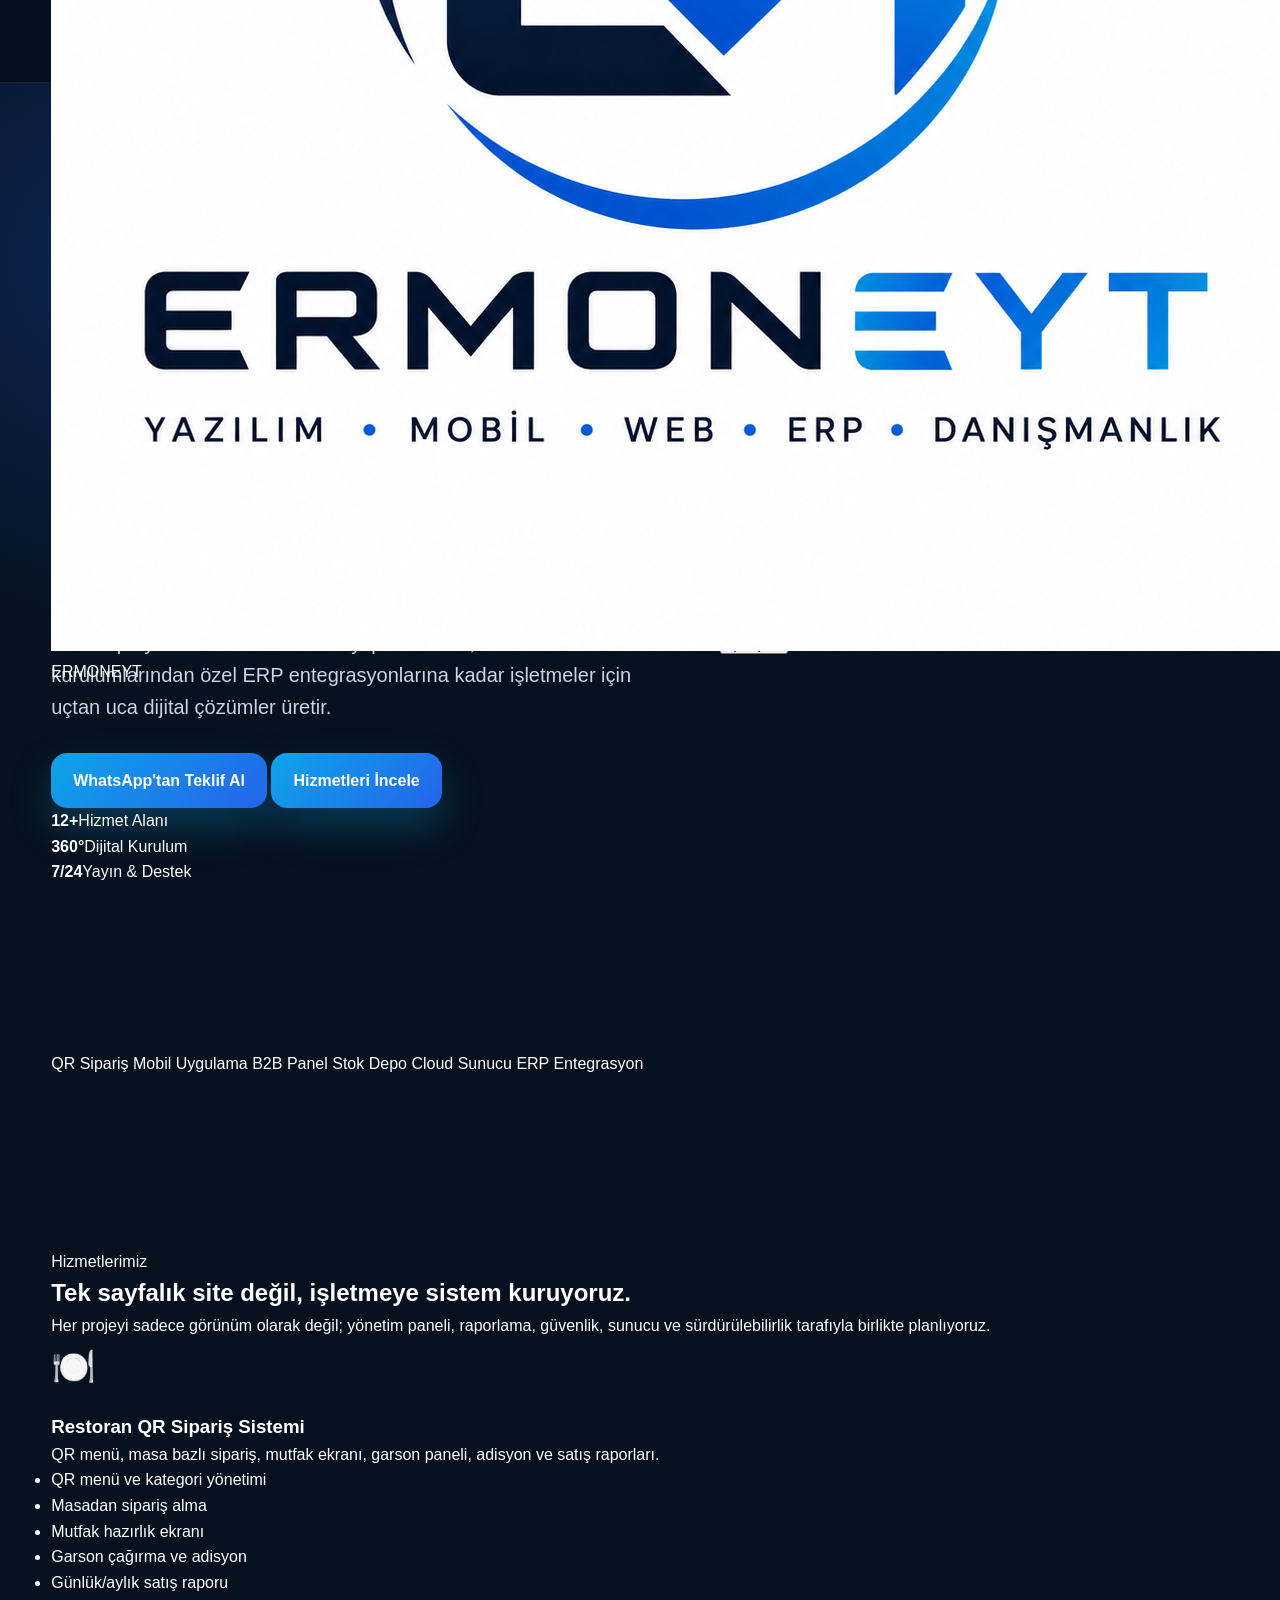
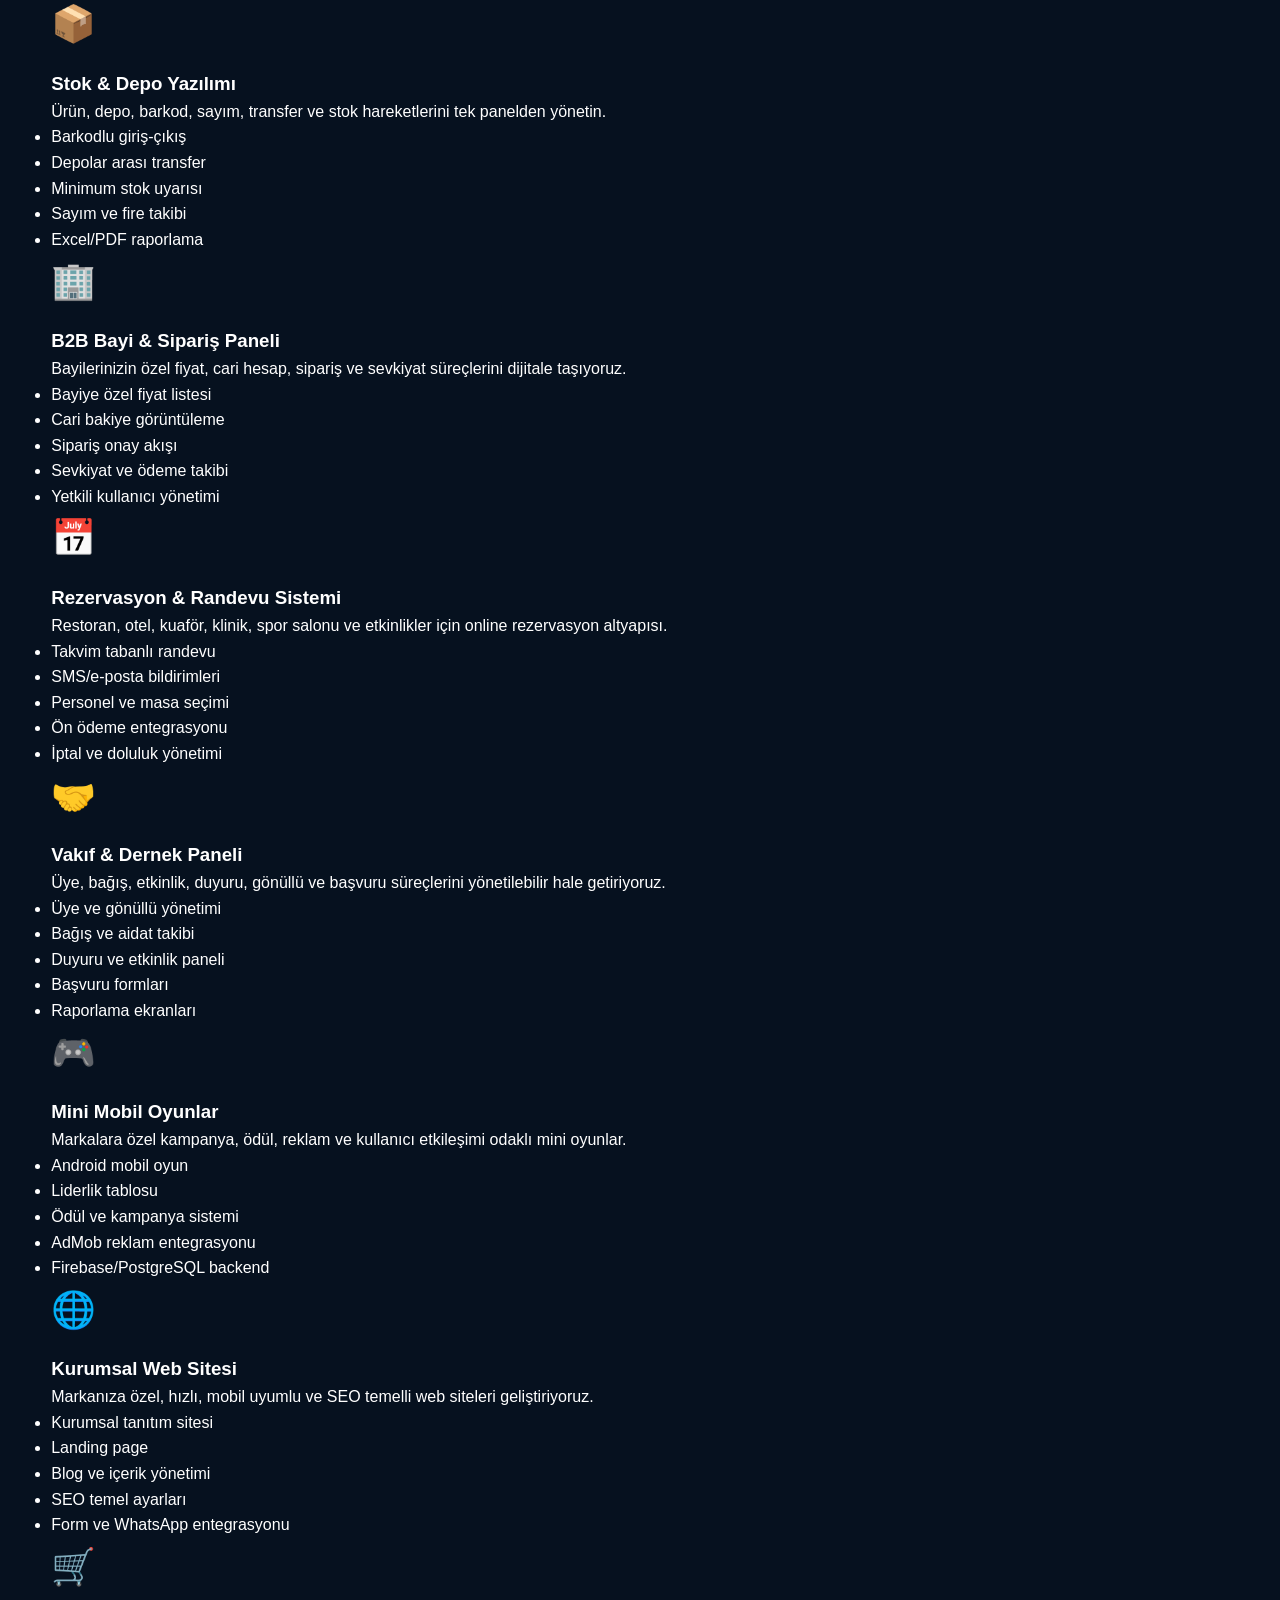
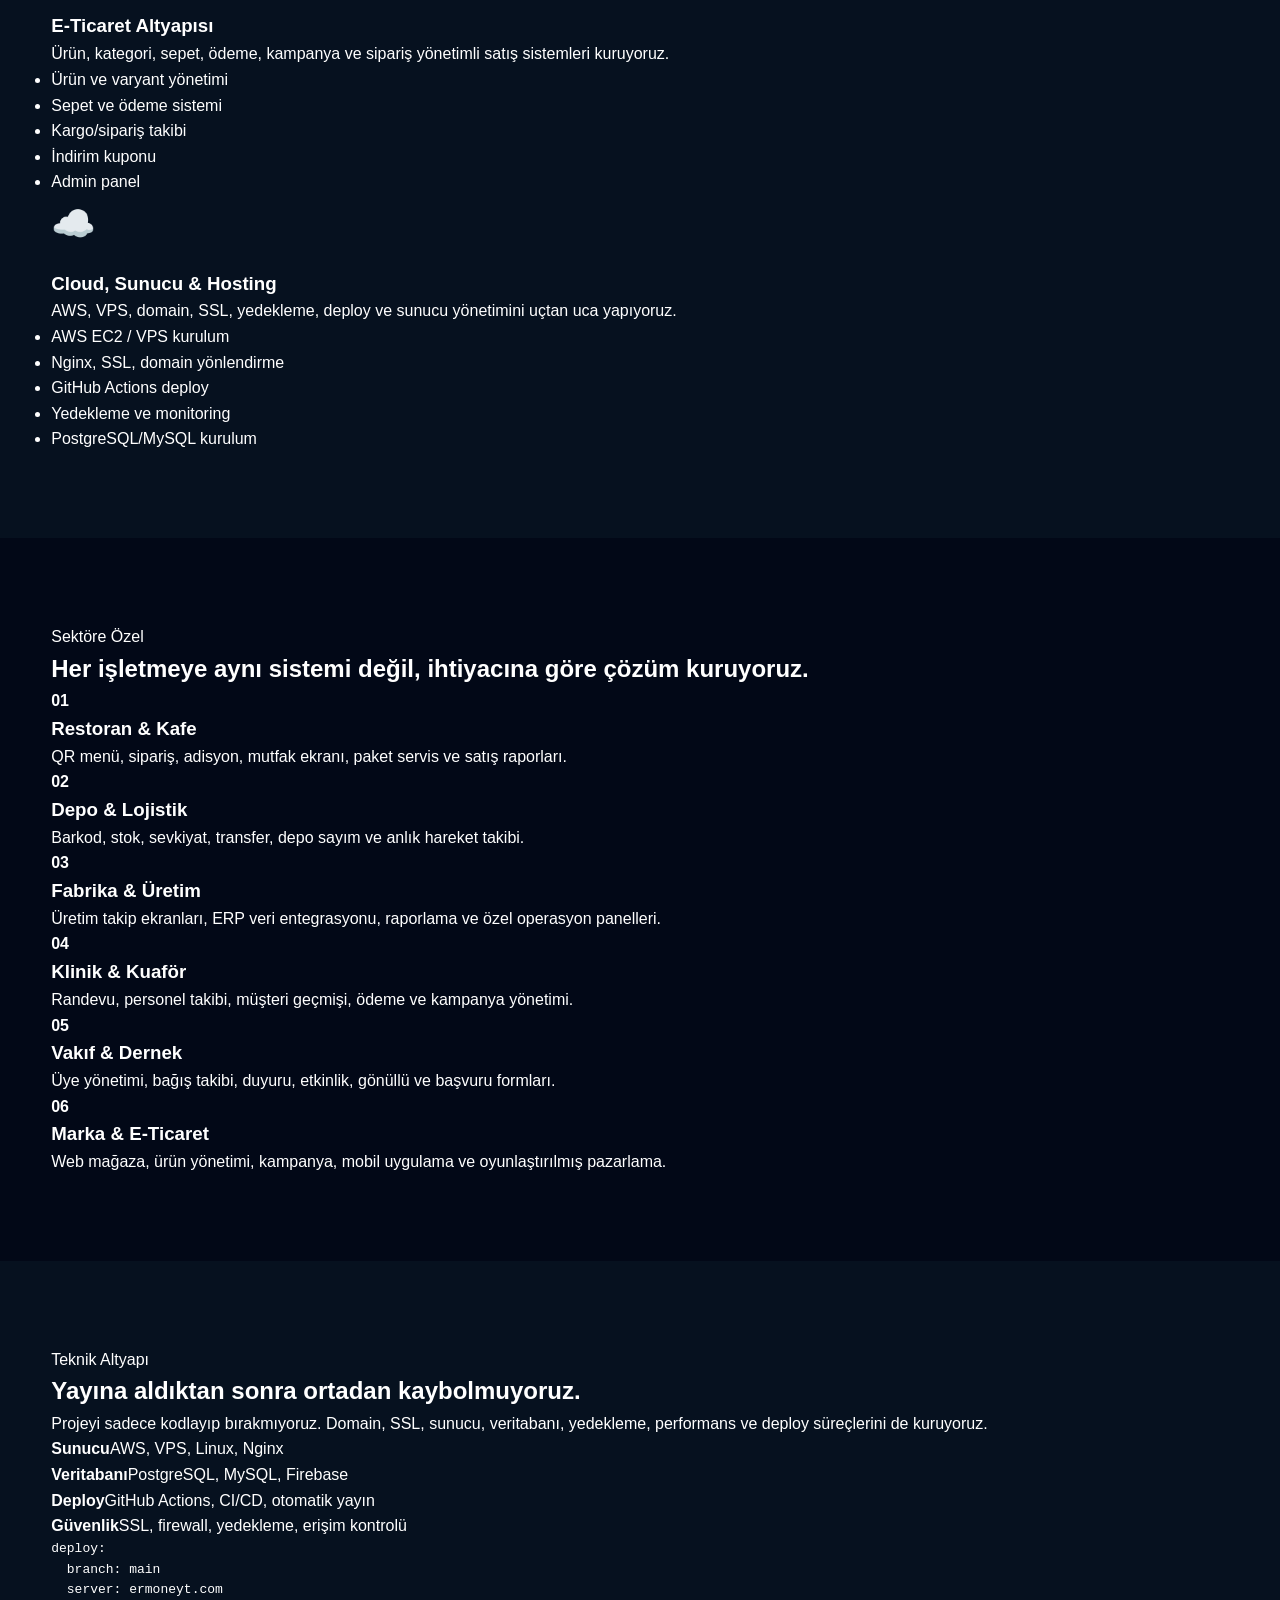
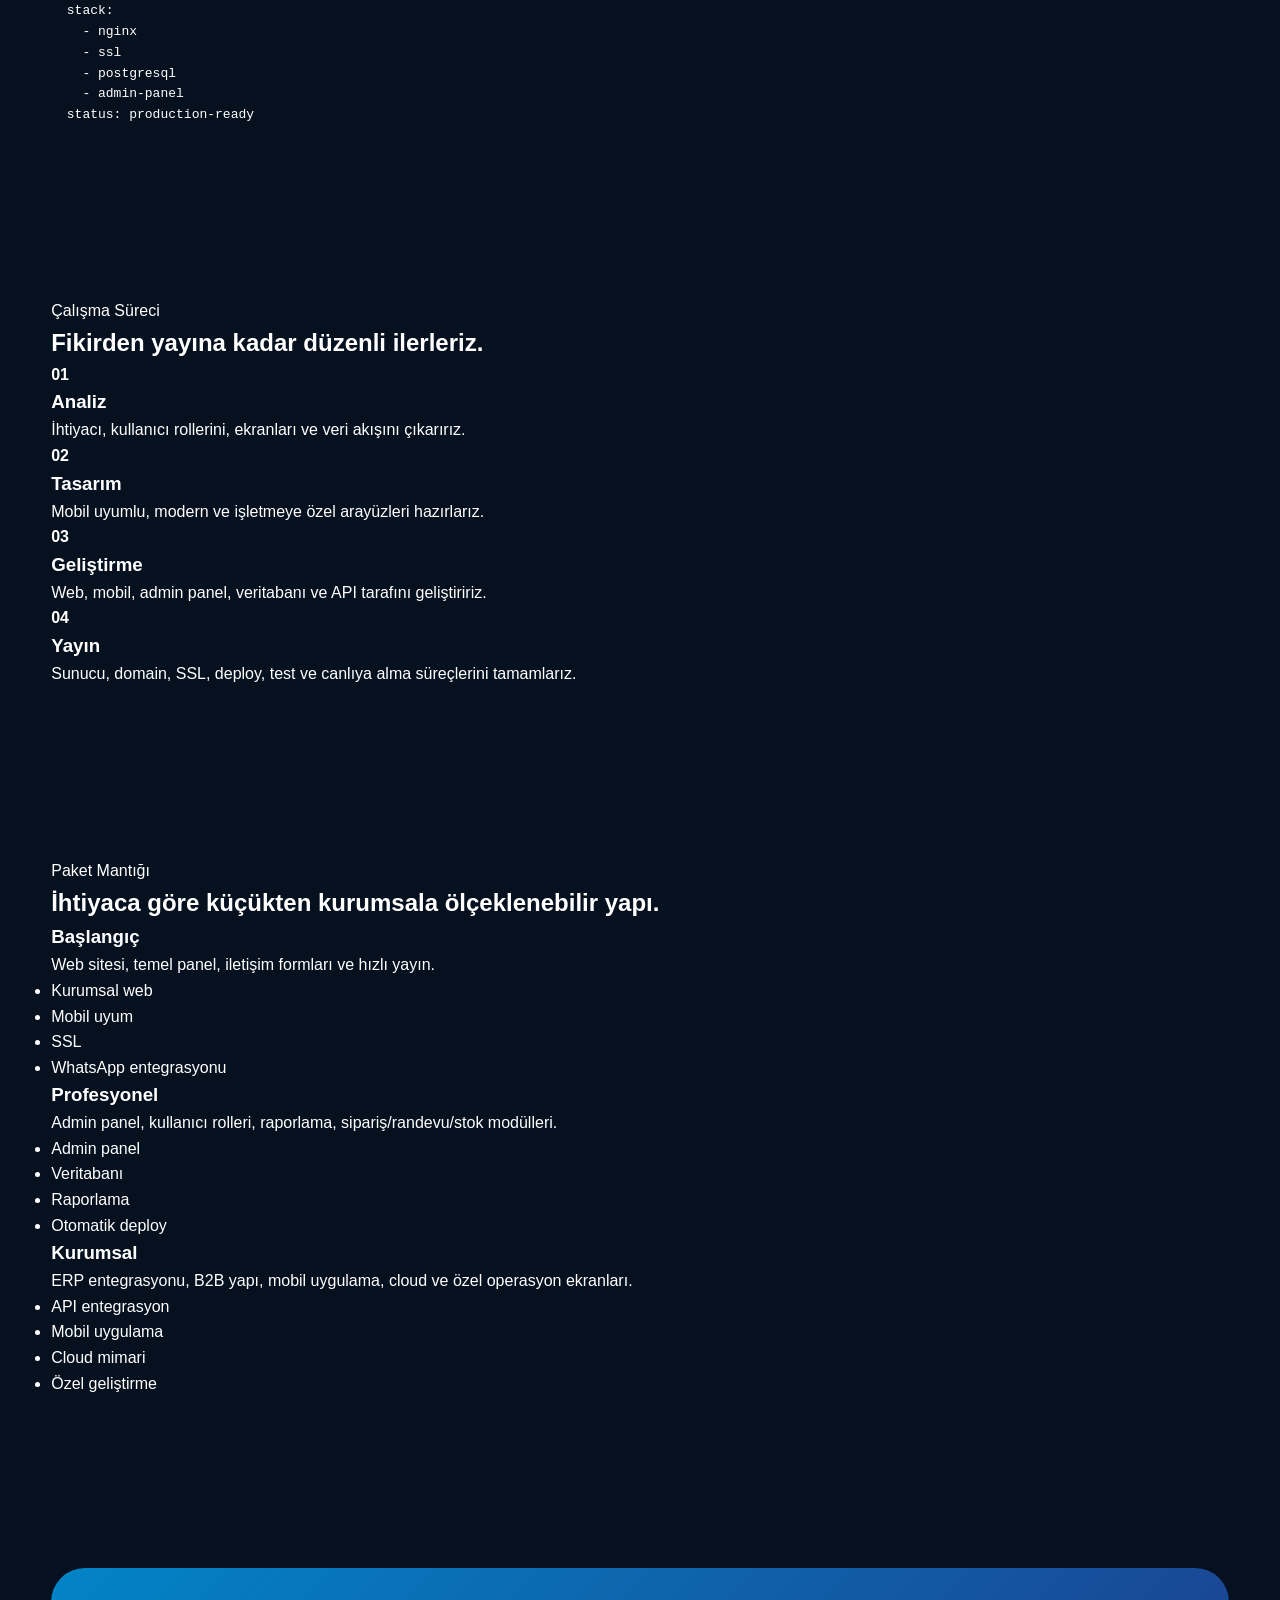
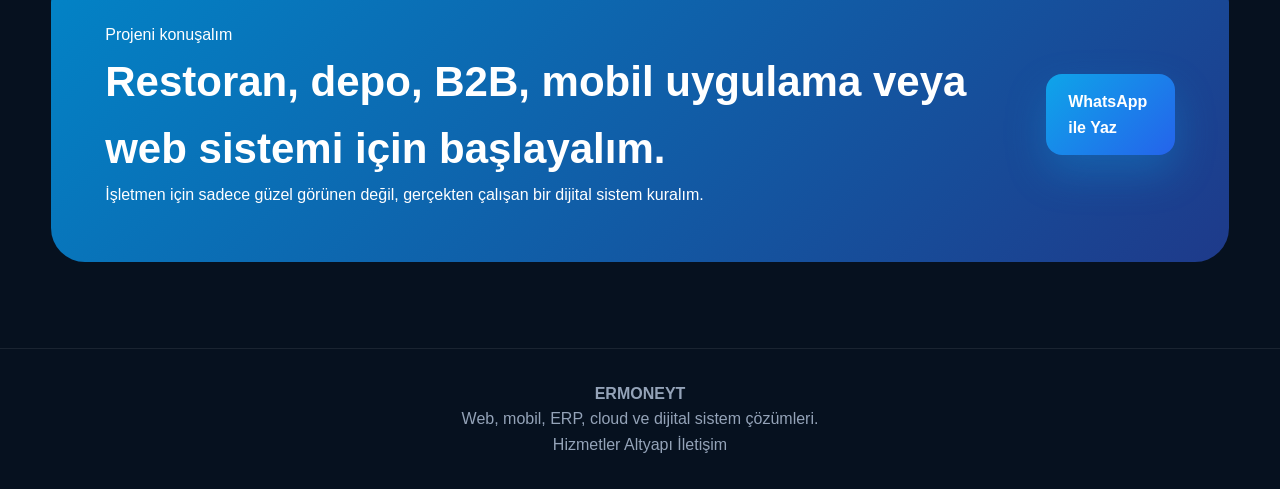
==== commit 1d85734b: "Refactor index.html for improved SEO and structure Updated HTML structure and content for better cla" ====
--- a/index.html
+++ b/index.html
@@ -1,23 +1,32 @@
 <!DOCTYPE html>
 <html lang="tr">
 <head>
-  <meta charset="UTF-8">
-  <meta name="viewport" content="width=device-width,initial-scale=1.0">
-  <title>Ermoneyt | Yazılım, Web, Mobil, ERP ve Cloud Çözümleri</title>
-  <meta name="description" content="Ermoneyt; restoran QR sipariş sistemleri, stok depo yazılımları, B2B paneller, rezervasyon sistemleri, web siteleri ve mobil uygulamalar geliştirir.">
-  <link rel="stylesheet" href="css/style.css">
+  <meta charset="UTF-8" />
+  <meta name="viewport" content="width=device-width, initial-scale=1.0" />
+  <title>Ermoneyt | Web, Mobil, ERP, Cloud ve Dijital Sistemler</title>
+  <meta name="description" content="Ermoneyt; restoran QR sipariş sistemleri, web siteleri, mobil uygulamalar, stok-depo yazılımları, B2B paneller, rezervasyon sistemleri, cloud ve sunucu çözümleri geliştirir.">
+  <link rel="preconnect" href="https://unpkg.com">
+  <link rel="stylesheet" href="css/style.css" />
   <link href="https://unpkg.com/aos@2.3.1/dist/aos.css" rel="stylesheet">
 </head>
 <body>
 
-<header>
+<div class="bg-glow bg-glow-1"></div>
+<div class="bg-glow bg-glow-2"></div>
+
+<header class="site-header">
   <div class="container nav">
-    <a class="logo" href="index.html">
+    <a class="brand" href="index.html">
       <img src="logo.png" alt="Ermoneyt Logo">
       <span>ERMONEYT</span>
     </a>
-    <nav>
+
+    <button class="menu-btn" id="menuBtn">☰</button>
+
+    <nav id="navMenu">
       <a href="#hizmetler">Hizmetler</a>
+      <a href="#cozumler">Çözümler</a>
+      <a href="#altyapi">Altyapı</a>
       <a href="#surec">Süreç</a>
       <a href="#iletisim">İletişim</a>
     </nav>
@@ -26,114 +35,328 @@
 
 <section class="hero">
   <div class="container hero-grid">
-    <div data-aos="fade-right">
-      <div class="badge">Web • Mobil • Panel • ERP • Cloud</div>
-      <h1>İşletmelere <span>dijital sistemler</span> kuruyoruz.</h1>
+    <div class="hero-content" data-aos="fade-right">
+      <div class="badge">Web • Mobil • Panel • ERP • Cloud • Hosting</div>
+      <h1>İşletmelere çalışan <span>dijital sistemler</span> kuruyoruz.</h1>
       <p>
-        Restoran QR sipariş sistemlerinden stok-depo yazılımlarına, B2B bayi panellerinden
-        mobil uygulamalara kadar işletmenize özel yazılım çözümleri geliştiriyoruz.
+        Ermoneyt; restoran QR sipariş sistemlerinden mobil uygulamalara, stok-depo yazılımlarından
+        B2B bayi panellerine, cloud sunucu kurulumlarından özel ERP entegrasyonlarına kadar
+        işletmeler için uçtan uca dijital çözümler üretir.
       </p>
-      <div class="actions">
-        <a class="btn" href="https://wa.me/905000000000" target="_blank">WhatsApp'tan Teklif Al</a>
-        <a class="btn ghost" href="#hizmetler">Hizmetleri İncele</a>
-      </div>
-    </div>
-
-    <div class="visual" data-aos="zoom-in">
-      <div class="screen">
-        <div class="screen-row"><strong>QR Sipariş</strong><span class="dot"></span></div>
-        <div class="screen-row"><strong>Stok Takip</strong><span class="dot"></span></div>
-        <div class="screen-row"><strong>B2B Panel</strong><span class="dot"></span></div>
-        <div class="screen-row"><strong>Mobil Uygulama</strong><span class="dot"></span></div>
-        <div class="screen-row"><strong>Cloud Sunucu</strong><span class="dot"></span></div>
-      </div>
-    </div>
-  </div>
-</section>
-
-<section id="hizmetler">
-  <div class="container">
-    <div class="section-title" data-aos="fade-up">
-      <h2>Hizmetlerimiz</h2>
-      <p>Tek sayfalık site değil, işletmeye çalışan gerçek sistemler kuruyoruz.</p>
-    </div>
-
-    <div class="services">
-      <a class="card" href="hizmetler/restoran.html" data-aos="fade-up">
+
+      <div class="hero-actions">
+        <a class="btn primary" href="https://wa.me/905000000000" target="_blank">WhatsApp'tan Teklif Al</a>
+        <a class="btn secondary" href="#hizmetler">Hizmetleri İncele</a>
+      </div>
+
+      <div class="stats">
+        <div><b>12+</b><span>Hizmet Alanı</span></div>
+        <div><b>360°</b><span>Dijital Kurulum</span></div>
+        <div><b>7/24</b><span>Yayın & Destek</span></div>
+      </div>
+    </div>
+
+    <div class="hero-visual" data-aos="zoom-in">
+      <div class="dashboard-card">
+        <div class="dash-top">
+          <span></span><span></span><span></span>
+        </div>
+        <div class="dash-title">
+          <div>
+            <small>Ermoneyt Business Panel</small>
+            <h3>Canlı Operasyon</h3>
+          </div>
+          <strong>98%</strong>
+        </div>
+        <div class="dash-grid">
+          <div class="metric"><b>₺128K</b><span>Aylık satış</span></div>
+          <div class="metric"><b>842</b><span>Sipariş</span></div>
+          <div class="metric"><b>36</b><span>Aktif bayi</span></div>
+          <div class="metric"><b>14</b><span>Depo işlem</span></div>
+        </div>
+        <div class="chart">
+          <i style="height:35%"></i>
+          <i style="height:65%"></i>
+          <i style="height:45%"></i>
+          <i style="height:80%"></i>
+          <i style="height:55%"></i>
+          <i style="height:95%"></i>
+          <i style="height:70%"></i>
+        </div>
+      </div>
+
+      <div class="phone-card">
+        <div class="phone-notch"></div>
+        <h4>QR Menü</h4>
+        <div class="food-line"></div>
+        <div class="food-line small"></div>
+        <button>Sipariş Ver</button>
+      </div>
+    </div>
+  </div>
+</section>
+
+<section class="logos">
+  <div class="container logo-strip">
+    <span>QR Sipariş</span>
+    <span>Mobil Uygulama</span>
+    <span>B2B Panel</span>
+    <span>Stok Depo</span>
+    <span>Cloud Sunucu</span>
+    <span>ERP Entegrasyon</span>
+  </div>
+</section>
+
+<section id="hizmetler" class="section">
+  <div class="container">
+    <div class="section-head" data-aos="fade-up">
+      <span>Hizmetlerimiz</span>
+      <h2>Tek sayfalık site değil, işletmeye sistem kuruyoruz.</h2>
+      <p>Her projeyi sadece görünüm olarak değil; yönetim paneli, raporlama, güvenlik, sunucu ve sürdürülebilirlik tarafıyla birlikte planlıyoruz.</p>
+    </div>
+
+    <div class="service-grid">
+      <a class="service-card" href="hizmetler/restoran.html" data-aos="fade-up">
         <div class="icon">🍽️</div>
-        <h3>Restoran QR Sipariş</h3>
-        <p>QR menü, masadan sipariş, mutfak ekranı, garson paneli ve satış raporları.</p>
-        <ul><li>QR menü</li><li>Mutfak ekranı</li><li>Adisyon takibi</li></ul>
-      </a>
-
-      <a class="card" href="hizmetler/stok.html" data-aos="fade-up">
+        <h3>Restoran QR Sipariş Sistemi</h3>
+        <p>QR menü, masa bazlı sipariş, mutfak ekranı, garson paneli, adisyon ve satış raporları.</p>
+        <ul>
+          <li>QR menü ve kategori yönetimi</li>
+          <li>Masadan sipariş alma</li>
+          <li>Mutfak hazırlık ekranı</li>
+          <li>Garson çağırma ve adisyon</li>
+          <li>Günlük/aylık satış raporu</li>
+        </ul>
+      </a>
+
+      <a class="service-card" href="hizmetler/stok.html" data-aos="fade-up">
         <div class="icon">📦</div>
         <h3>Stok & Depo Yazılımı</h3>
-        <p>Barkodlu stok giriş-çıkış, depo transferi, sayım ve raporlama sistemi.</p>
-        <ul><li>Barkod</li><li>Depo transfer</li><li>Raporlama</li></ul>
-      </a>
-
-      <a class="card" href="hizmetler/b2b.html" data-aos="fade-up">
+        <p>Ürün, depo, barkod, sayım, transfer ve stok hareketlerini tek panelden yönetin.</p>
+        <ul>
+          <li>Barkodlu giriş-çıkış</li>
+          <li>Depolar arası transfer</li>
+          <li>Minimum stok uyarısı</li>
+          <li>Sayım ve fire takibi</li>
+          <li>Excel/PDF raporlama</li>
+        </ul>
+      </a>
+
+      <a class="service-card" href="hizmetler/b2b.html" data-aos="fade-up">
         <div class="icon">🏢</div>
-        <h3>B2B Bayi Paneli</h3>
-        <p>Bayilere özel fiyat, cari hesap, sipariş, sevkiyat ve ödeme takip sistemi.</p>
-        <ul><li>Bayi girişi</li><li>Cari fiyat</li><li>Sipariş takibi</li></ul>
-      </a>
-
-      <a class="card" href="hizmetler/rezervasyon.html" data-aos="fade-up">
+        <h3>B2B Bayi & Sipariş Paneli</h3>
+        <p>Bayilerinizin özel fiyat, cari hesap, sipariş ve sevkiyat süreçlerini dijitale taşıyoruz.</p>
+        <ul>
+          <li>Bayiye özel fiyat listesi</li>
+          <li>Cari bakiye görüntüleme</li>
+          <li>Sipariş onay akışı</li>
+          <li>Sevkiyat ve ödeme takibi</li>
+          <li>Yetkili kullanıcı yönetimi</li>
+        </ul>
+      </a>
+
+      <a class="service-card" href="hizmetler/rezervasyon.html" data-aos="fade-up">
         <div class="icon">📅</div>
-        <h3>Rezervasyon Sistemi</h3>
-        <p>Restoran, otel, klinik, kuaför ve etkinlikler için online rezervasyon sistemi.</p>
-        <ul><li>Takvim</li><li>Randevu</li><li>Bildirim</li></ul>
-      </a>
-
-      <a class="card" href="hizmetler/vakif.html" data-aos="fade-up">
+        <h3>Rezervasyon & Randevu Sistemi</h3>
+        <p>Restoran, otel, kuaför, klinik, spor salonu ve etkinlikler için online rezervasyon altyapısı.</p>
+        <ul>
+          <li>Takvim tabanlı randevu</li>
+          <li>SMS/e-posta bildirimleri</li>
+          <li>Personel ve masa seçimi</li>
+          <li>Ön ödeme entegrasyonu</li>
+          <li>İptal ve doluluk yönetimi</li>
+        </ul>
+      </a>
+
+      <a class="service-card" href="hizmetler/vakif.html" data-aos="fade-up">
         <div class="icon">🤝</div>
         <h3>Vakıf & Dernek Paneli</h3>
-        <p>Üye yönetimi, bağış takibi, etkinlik, duyuru ve gönüllü yönetim paneli.</p>
-        <ul><li>Üye takip</li><li>Bağış</li><li>Duyuru</li></ul>
-      </a>
-
-      <a class="card" href="hizmetler/mobil-oyun.html" data-aos="fade-up">
+        <p>Üye, bağış, etkinlik, duyuru, gönüllü ve başvuru süreçlerini yönetilebilir hale getiriyoruz.</p>
+        <ul>
+          <li>Üye ve gönüllü yönetimi</li>
+          <li>Bağış ve aidat takibi</li>
+          <li>Duyuru ve etkinlik paneli</li>
+          <li>Başvuru formları</li>
+          <li>Raporlama ekranları</li>
+        </ul>
+      </a>
+
+      <a class="service-card" href="hizmetler/mobil-oyun.html" data-aos="fade-up">
         <div class="icon">🎮</div>
         <h3>Mini Mobil Oyunlar</h3>
-        <p>Markalara özel reklam, ödül, kampanya ve etkileşim odaklı mini oyunlar.</p>
-        <ul><li>Android</li><li>Reklam</li><li>Ödül sistemi</li></ul>
-      </a>
-    </div>
-  </div>
-</section>
-
-<section class="dark" id="surec">
-  <div class="container">
-    <div class="section-title" data-aos="fade-up">
-      <h2>Nasıl Çalışıyoruz?</h2>
-      <p>Fikirden yayına kadar tüm süreci planlı ilerletiyoruz.</p>
-    </div>
-
-    <div class="process">
-      <div class="step" data-aos="fade-up"><b>01</b><h3>Analiz</h3><p>İhtiyacı netleştiririz.</p></div>
-      <div class="step" data-aos="fade-up"><b>02</b><h3>Tasarım</h3><p>Ekranları hazırlarız.</p></div>
-      <div class="step" data-aos="fade-up"><b>03</b><h3>Yazılım</h3><p>Panel, web ve mobil geliştiririz.</p></div>
-      <div class="step" data-aos="fade-up"><b>04</b><h3>Yayın</h3><p>Sunucu, domain, SSL ve deploy yaparız.</p></div>
-    </div>
-  </div>
-</section>
-
-<section id="iletisim">
+        <p>Markalara özel kampanya, ödül, reklam ve kullanıcı etkileşimi odaklı mini oyunlar.</p>
+        <ul>
+          <li>Android mobil oyun</li>
+          <li>Liderlik tablosu</li>
+          <li>Ödül ve kampanya sistemi</li>
+          <li>AdMob reklam entegrasyonu</li>
+          <li>Firebase/PostgreSQL backend</li>
+        </ul>
+      </a>
+
+      <div class="service-card" data-aos="fade-up">
+        <div class="icon">🌐</div>
+        <h3>Kurumsal Web Sitesi</h3>
+        <p>Markanıza özel, hızlı, mobil uyumlu ve SEO temelli web siteleri geliştiriyoruz.</p>
+        <ul>
+          <li>Kurumsal tanıtım sitesi</li>
+          <li>Landing page</li>
+          <li>Blog ve içerik yönetimi</li>
+          <li>SEO temel ayarları</li>
+          <li>Form ve WhatsApp entegrasyonu</li>
+        </ul>
+      </div>
+
+      <div class="service-card" data-aos="fade-up">
+        <div class="icon">🛒</div>
+        <h3>E-Ticaret Altyapısı</h3>
+        <p>Ürün, kategori, sepet, ödeme, kampanya ve sipariş yönetimli satış sistemleri kuruyoruz.</p>
+        <ul>
+          <li>Ürün ve varyant yönetimi</li>
+          <li>Sepet ve ödeme sistemi</li>
+          <li>Kargo/sipariş takibi</li>
+          <li>İndirim kuponu</li>
+          <li>Admin panel</li>
+        </ul>
+      </div>
+
+      <div class="service-card" data-aos="fade-up">
+        <div class="icon">☁️</div>
+        <h3>Cloud, Sunucu & Hosting</h3>
+        <p>AWS, VPS, domain, SSL, yedekleme, deploy ve sunucu yönetimini uçtan uca yapıyoruz.</p>
+        <ul>
+          <li>AWS EC2 / VPS kurulum</li>
+          <li>Nginx, SSL, domain yönlendirme</li>
+          <li>GitHub Actions deploy</li>
+          <li>Yedekleme ve monitoring</li>
+          <li>PostgreSQL/MySQL kurulum</li>
+        </ul>
+      </div>
+    </div>
+  </div>
+</section>
+
+<section id="cozumler" class="section dark">
+  <div class="container">
+    <div class="section-head light" data-aos="fade-up">
+      <span>Sektöre Özel</span>
+      <h2>Her işletmeye aynı sistemi değil, ihtiyacına göre çözüm kuruyoruz.</h2>
+    </div>
+
+    <div class="solution-grid">
+      <div class="solution" data-aos="fade-up"><b>01</b><h3>Restoran & Kafe</h3><p>QR menü, sipariş, adisyon, mutfak ekranı, paket servis ve satış raporları.</p></div>
+      <div class="solution" data-aos="fade-up"><b>02</b><h3>Depo & Lojistik</h3><p>Barkod, stok, sevkiyat, transfer, depo sayım ve anlık hareket takibi.</p></div>
+      <div class="solution" data-aos="fade-up"><b>03</b><h3>Fabrika & Üretim</h3><p>Üretim takip ekranları, ERP veri entegrasyonu, raporlama ve özel operasyon panelleri.</p></div>
+      <div class="solution" data-aos="fade-up"><b>04</b><h3>Klinik & Kuaför</h3><p>Randevu, personel takibi, müşteri geçmişi, ödeme ve kampanya yönetimi.</p></div>
+      <div class="solution" data-aos="fade-up"><b>05</b><h3>Vakıf & Dernek</h3><p>Üye yönetimi, bağış takibi, duyuru, etkinlik, gönüllü ve başvuru formları.</p></div>
+      <div class="solution" data-aos="fade-up"><b>06</b><h3>Marka & E-Ticaret</h3><p>Web mağaza, ürün yönetimi, kampanya, mobil uygulama ve oyunlaştırılmış pazarlama.</p></div>
+    </div>
+  </div>
+</section>
+
+<section id="altyapi" class="section">
+  <div class="container tech-grid">
+    <div data-aos="fade-right">
+      <div class="section-head left">
+        <span>Teknik Altyapı</span>
+        <h2>Yayına aldıktan sonra ortadan kaybolmuyoruz.</h2>
+        <p>
+          Projeyi sadece kodlayıp bırakmıyoruz. Domain, SSL, sunucu, veritabanı,
+          yedekleme, performans ve deploy süreçlerini de kuruyoruz.
+        </p>
+      </div>
+
+      <div class="tech-list">
+        <div><strong>Sunucu</strong><span>AWS, VPS, Linux, Nginx</span></div>
+        <div><strong>Veritabanı</strong><span>PostgreSQL, MySQL, Firebase</span></div>
+        <div><strong>Deploy</strong><span>GitHub Actions, CI/CD, otomatik yayın</span></div>
+        <div><strong>Güvenlik</strong><span>SSL, firewall, yedekleme, erişim kontrolü</span></div>
+      </div>
+    </div>
+
+    <div class="code-card" data-aos="fade-left">
+      <div class="code-top"><span></span><span></span><span></span></div>
+      <pre><code>deploy:
+  branch: main
+  server: ermoneyt.com
+  stack:
+    - nginx
+    - ssl
+    - postgresql
+    - admin-panel
+  status: production-ready</code></pre>
+    </div>
+  </div>
+</section>
+
+<section id="surec" class="section soft">
+  <div class="container">
+    <div class="section-head" data-aos="fade-up">
+      <span>Çalışma Süreci</span>
+      <h2>Fikirden yayına kadar düzenli ilerleriz.</h2>
+    </div>
+
+    <div class="process-grid">
+      <div data-aos="fade-up"><b>01</b><h3>Analiz</h3><p>İhtiyacı, kullanıcı rollerini, ekranları ve veri akışını çıkarırız.</p></div>
+      <div data-aos="fade-up"><b>02</b><h3>Tasarım</h3><p>Mobil uyumlu, modern ve işletmeye özel arayüzleri hazırlarız.</p></div>
+      <div data-aos="fade-up"><b>03</b><h3>Geliştirme</h3><p>Web, mobil, admin panel, veritabanı ve API tarafını geliştiririz.</p></div>
+      <div data-aos="fade-up"><b>04</b><h3>Yayın</h3><p>Sunucu, domain, SSL, deploy, test ve canlıya alma süreçlerini tamamlarız.</p></div>
+    </div>
+  </div>
+</section>
+
+<section class="section packages">
+  <div class="container">
+    <div class="section-head" data-aos="fade-up">
+      <span>Paket Mantığı</span>
+      <h2>İhtiyaca göre küçükten kurumsala ölçeklenebilir yapı.</h2>
+    </div>
+
+    <div class="package-grid">
+      <div class="package" data-aos="fade-up">
+        <h3>Başlangıç</h3>
+        <p>Web sitesi, temel panel, iletişim formları ve hızlı yayın.</p>
+        <ul><li>Kurumsal web</li><li>Mobil uyum</li><li>SSL</li><li>WhatsApp entegrasyonu</li></ul>
+      </div>
+      <div class="package featured" data-aos="fade-up">
+        <h3>Profesyonel</h3>
+        <p>Admin panel, kullanıcı rolleri, raporlama, sipariş/randevu/stok modülleri.</p>
+        <ul><li>Admin panel</li><li>Veritabanı</li><li>Raporlama</li><li>Otomatik deploy</li></ul>
+      </div>
+      <div class="package" data-aos="fade-up">
+        <h3>Kurumsal</h3>
+        <p>ERP entegrasyonu, B2B yapı, mobil uygulama, cloud ve özel operasyon ekranları.</p>
+        <ul><li>API entegrasyon</li><li>Mobil uygulama</li><li>Cloud mimari</li><li>Özel geliştirme</li></ul>
+      </div>
+    </div>
+  </div>
+</section>
+
+<section id="iletisim" class="section">
   <div class="container">
     <div class="cta" data-aos="zoom-in">
       <div>
-        <h2>Projeni başlatalım.</h2>
-        <p>Restoran, depo, B2B, mobil uygulama veya web sitesi için hemen yaz.</p>
-      </div>
-      <a class="btn ghost" href="https://wa.me/905000000000" target="_blank">WhatsApp ile Yaz</a>
+        <span>Projeni konuşalım</span>
+        <h2>Restoran, depo, B2B, mobil uygulama veya web sistemi için başlayalım.</h2>
+        <p>İşletmen için sadece güzel görünen değil, gerçekten çalışan bir dijital sistem kuralım.</p>
+      </div>
+      <a class="btn primary" href="https://wa.me/905000000000" target="_blank">WhatsApp ile Yaz</a>
     </div>
   </div>
 </section>
 
 <footer>
-  <div class="container">© 2026 Ermoneyt. Tüm hakları saklıdır.</div>
+  <div class="container footer-grid">
+    <div>
+      <strong>ERMONEYT</strong>
+      <p>Web, mobil, ERP, cloud ve dijital sistem çözümleri.</p>
+    </div>
+    <div>
+      <a href="#hizmetler">Hizmetler</a>
+      <a href="#altyapi">Altyapı</a>
+      <a href="#iletisim">İletişim</a>
+    </div>
+  </div>
 </footer>
 
 <script src="https://unpkg.com/aos@2.3.1/dist/aos.js"></script>
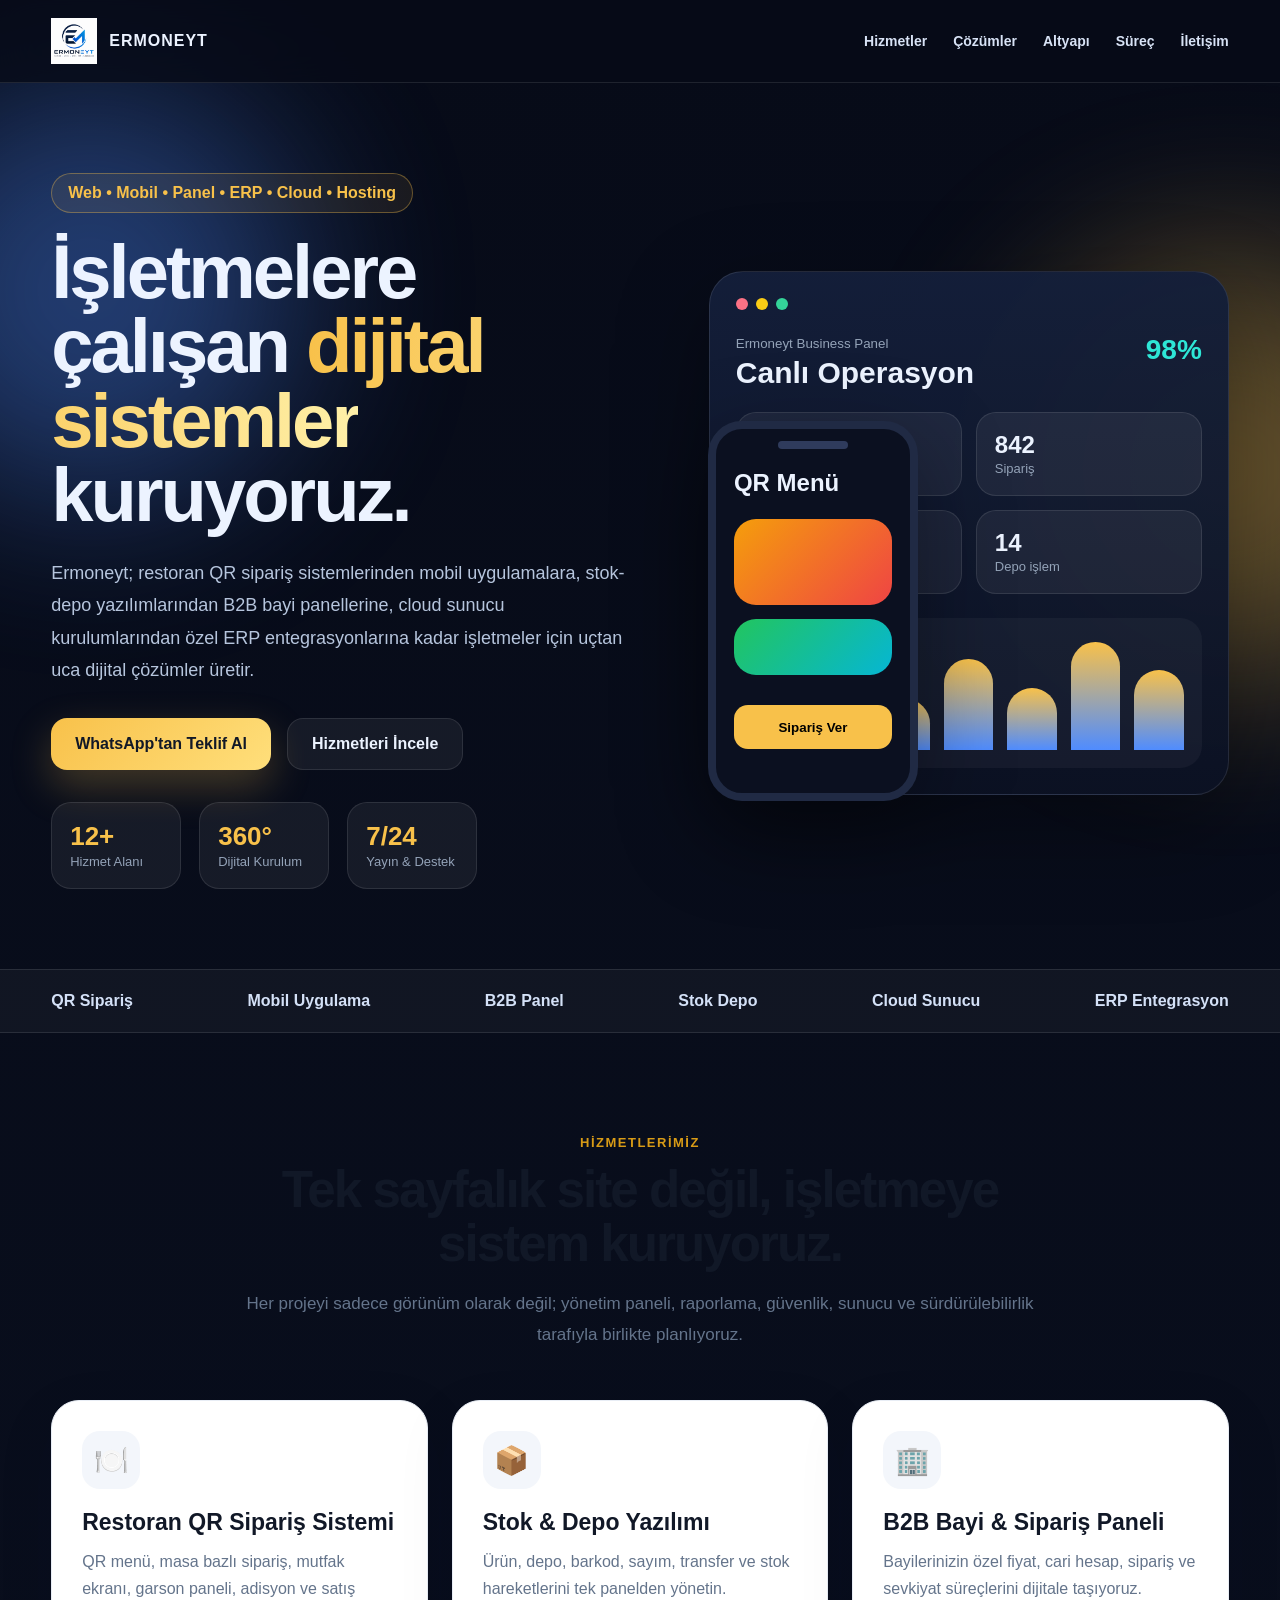
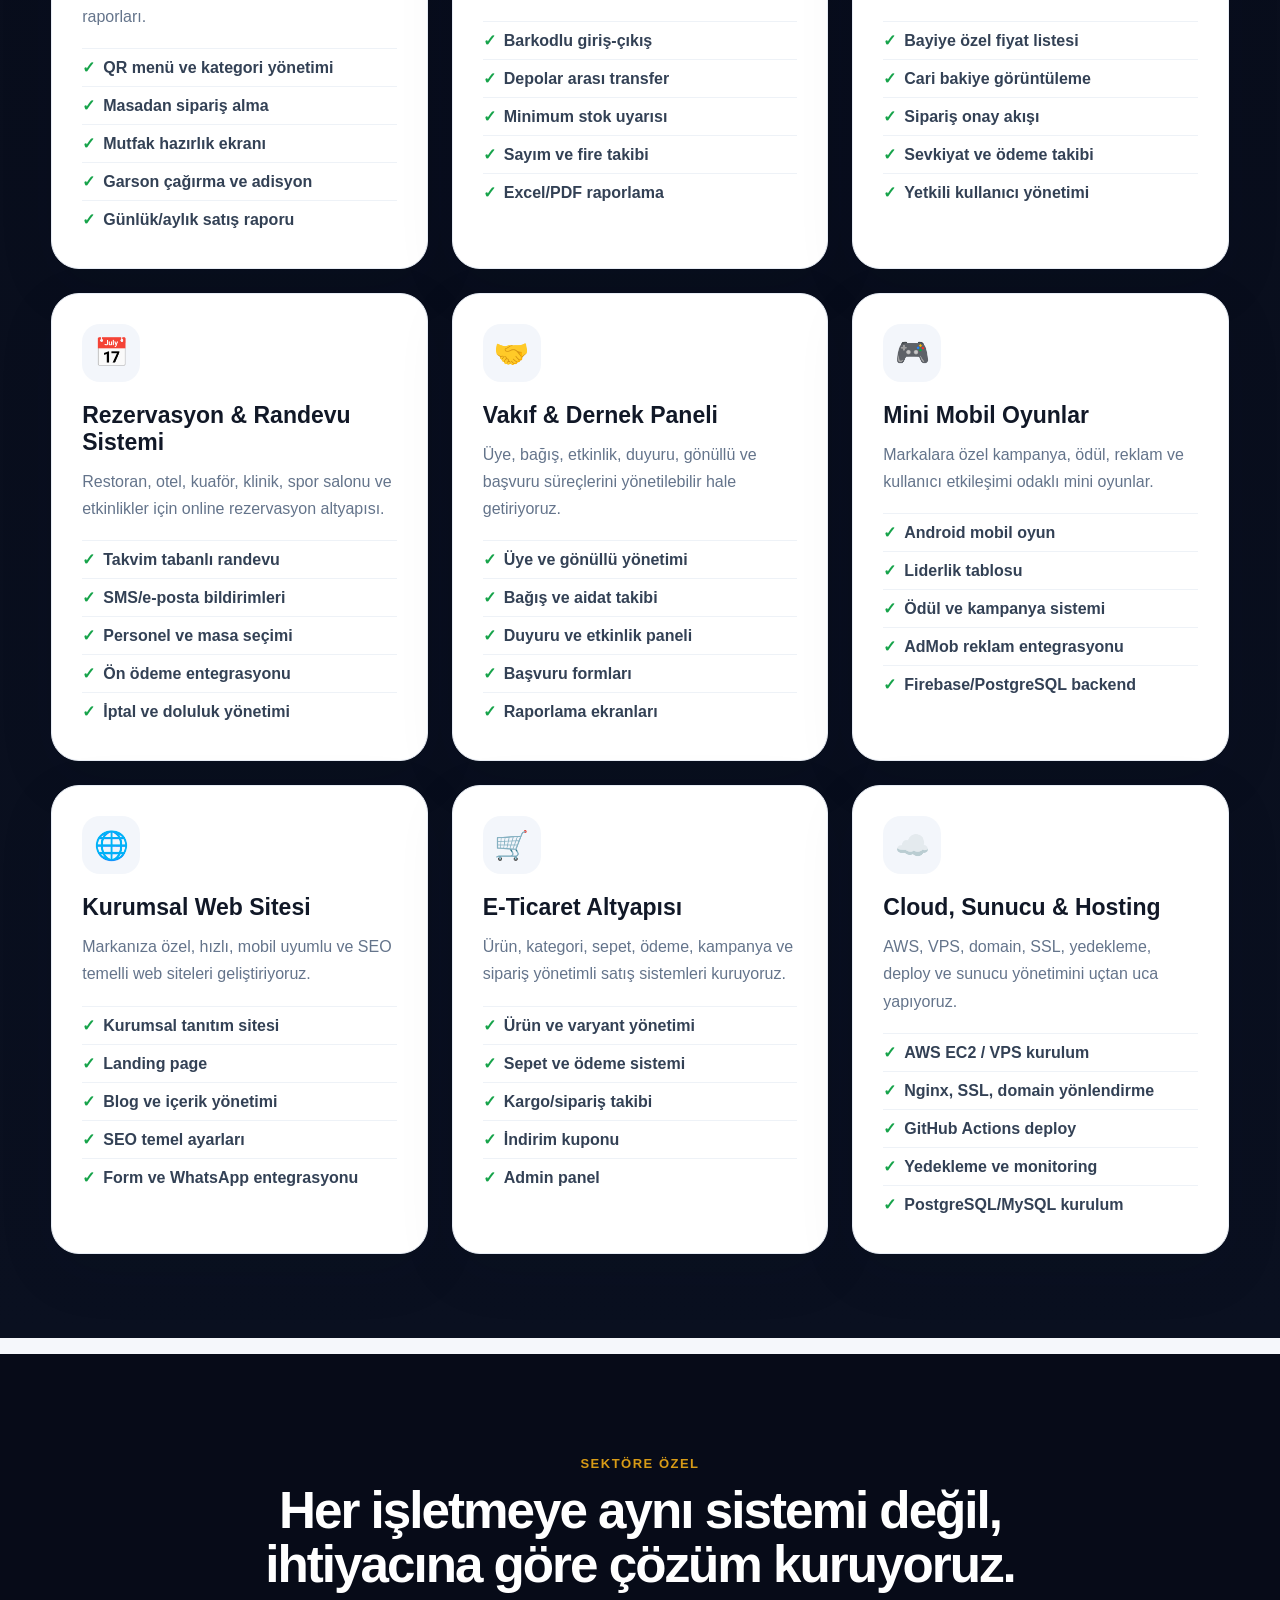
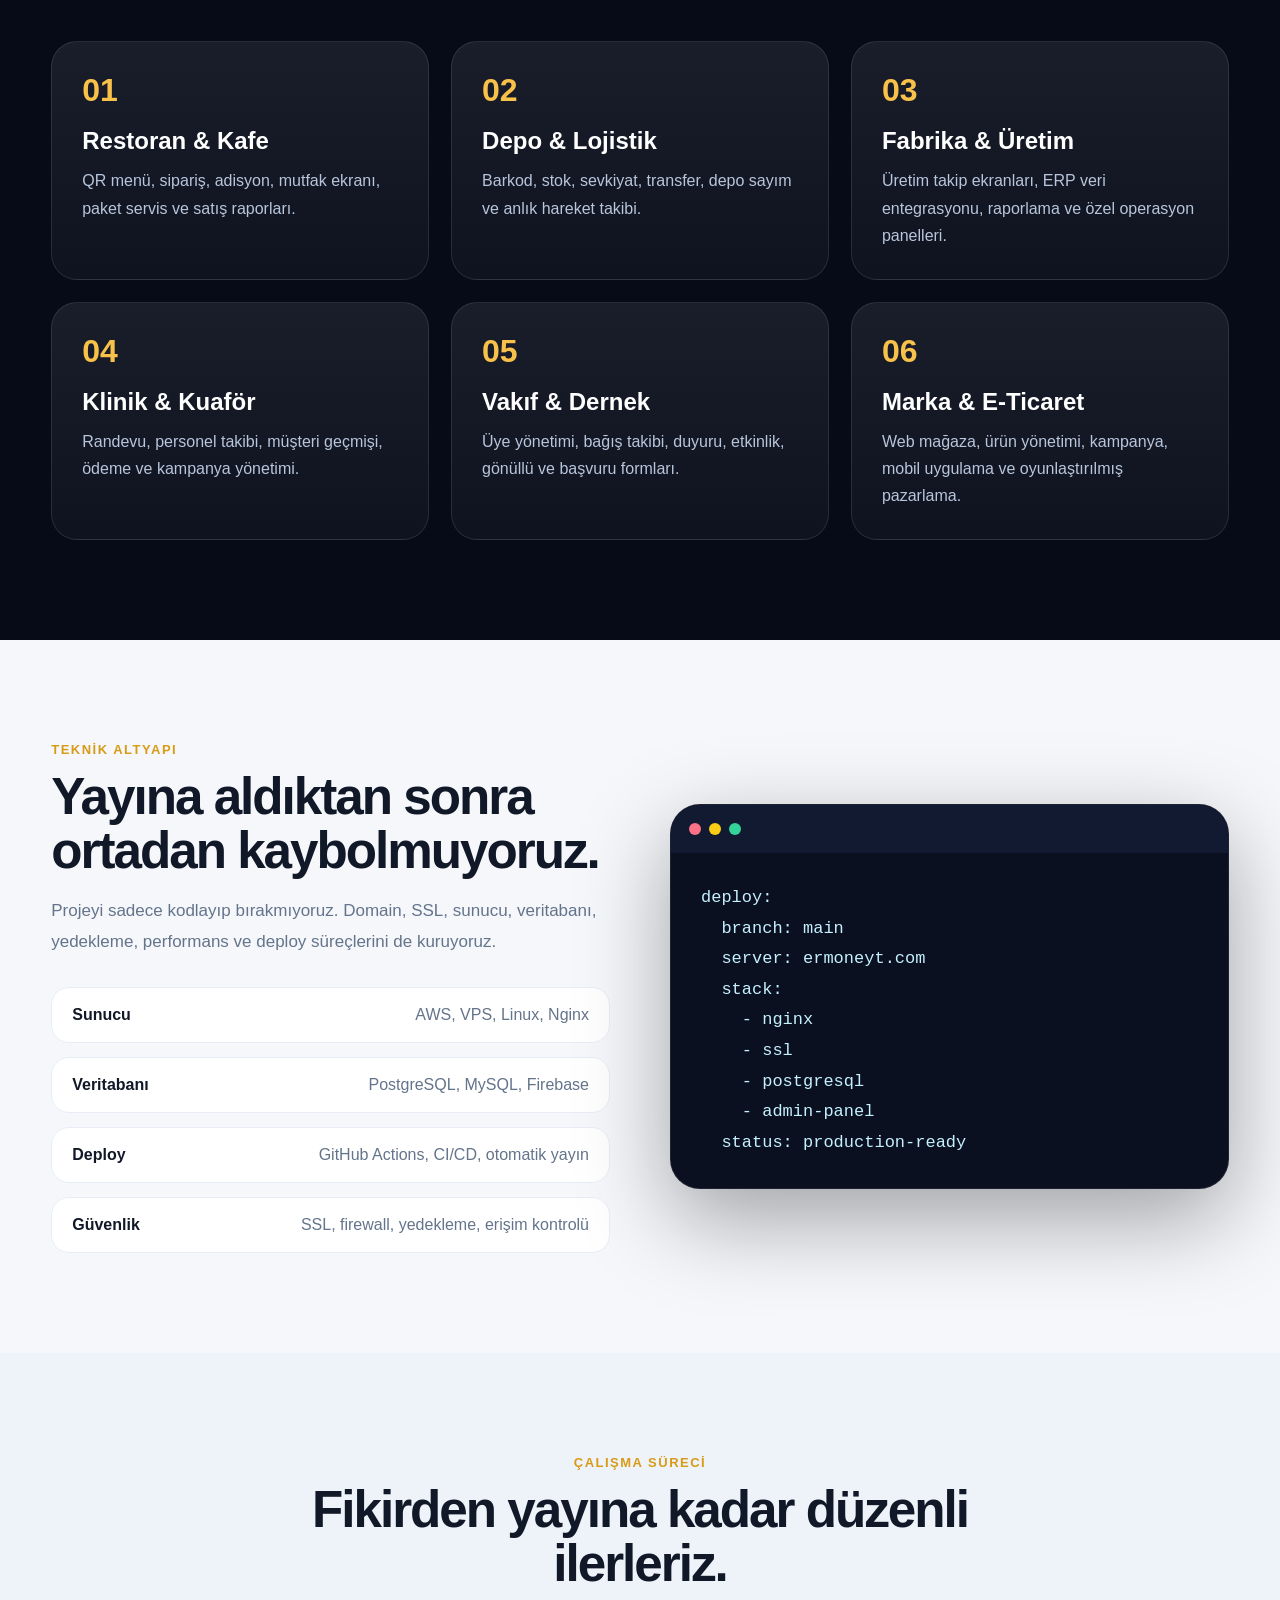
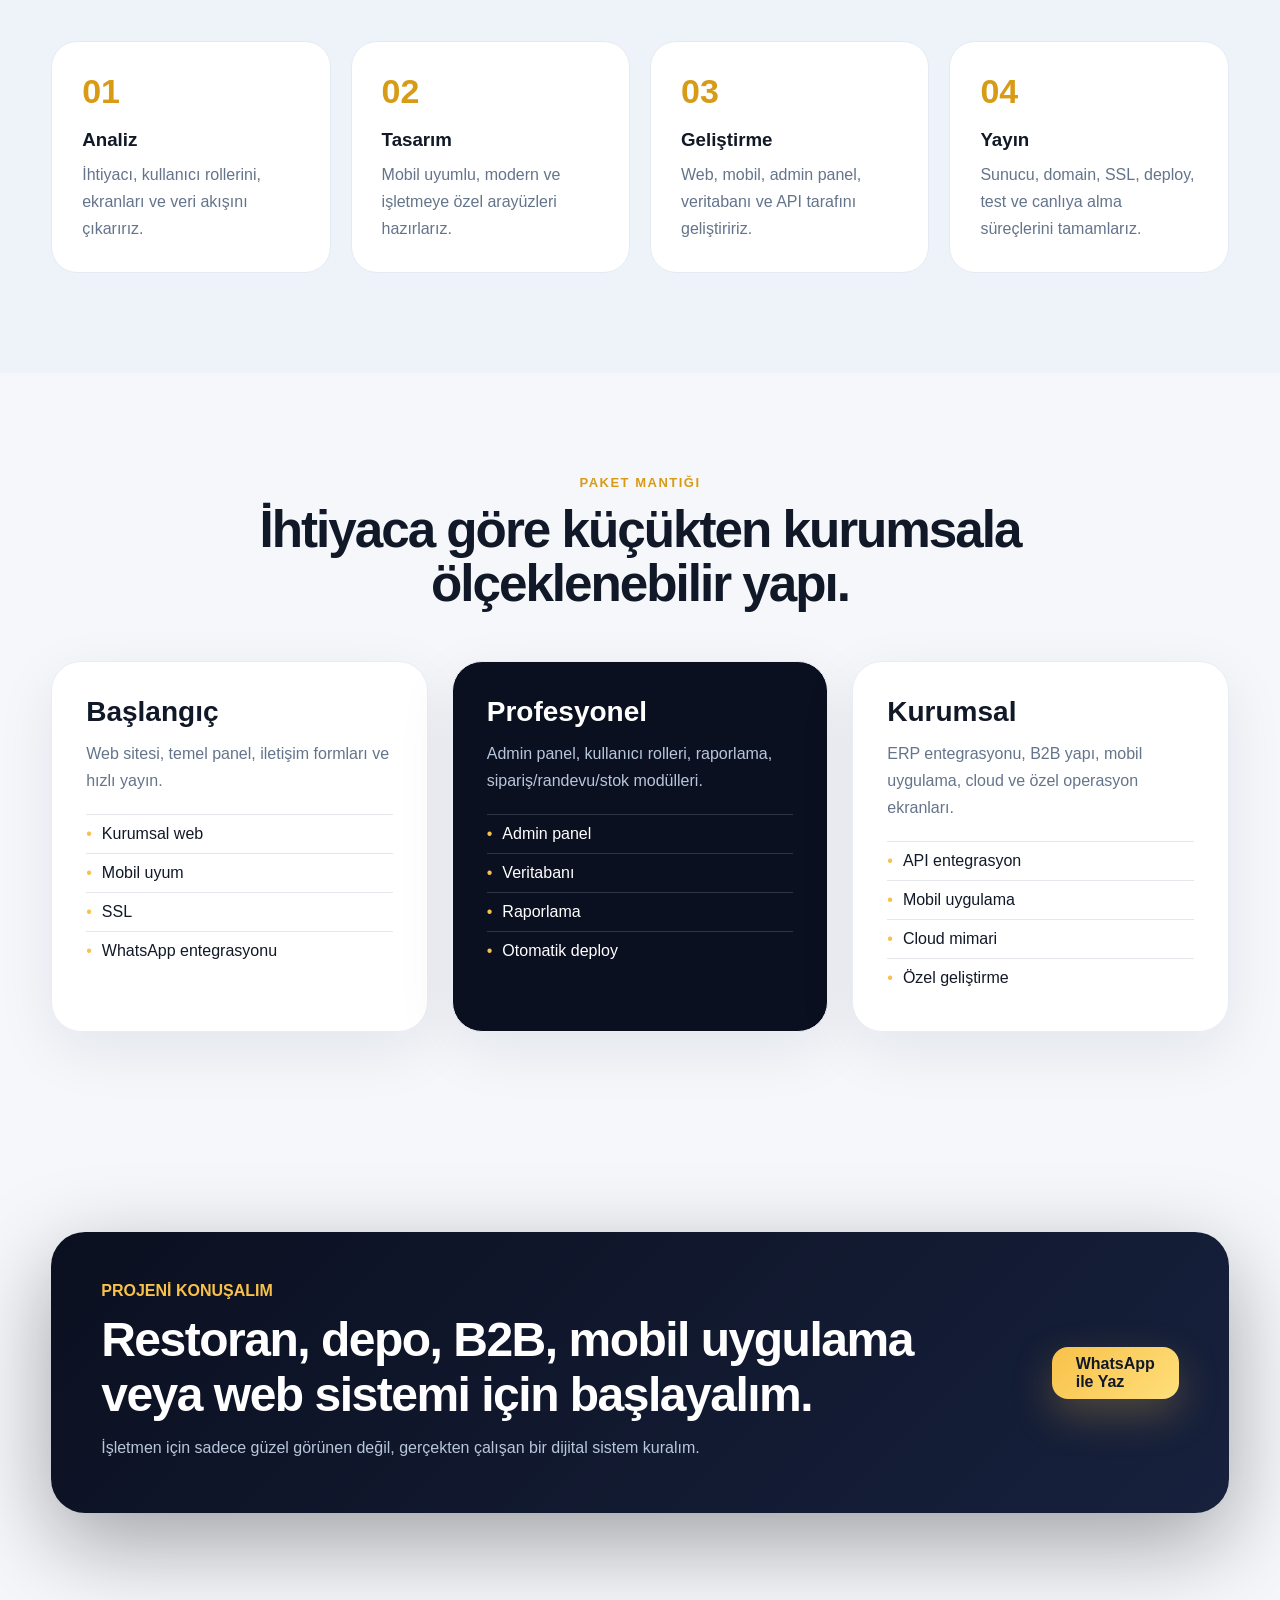
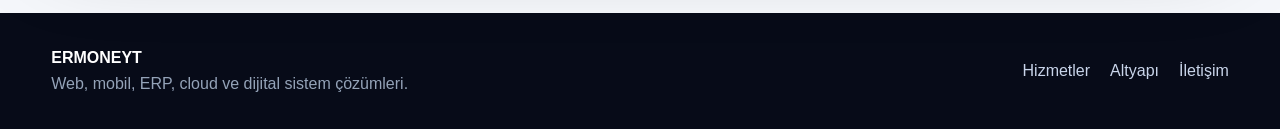
==== commit 5d02360f: "Update WhatsApp contact links in index.html" ====
--- a/index.html
+++ b/index.html
@@ -45,7 +45,7 @@
       </p>
 
       <div class="hero-actions">
-        <a class="btn primary" href="https://wa.me/905000000000" target="_blank">WhatsApp'tan Teklif Al</a>
+        <a class="btn primary" href="https://wa.me/905511620693" target="_blank">WhatsApp'tan Teklif Al</a>
         <a class="btn secondary" href="#hizmetler">Hizmetleri İncele</a>
       </div>
 
@@ -340,7 +340,7 @@
         <h2>Restoran, depo, B2B, mobil uygulama veya web sistemi için başlayalım.</h2>
         <p>İşletmen için sadece güzel görünen değil, gerçekten çalışan bir dijital sistem kuralım.</p>
       </div>
-      <a class="btn primary" href="https://wa.me/905000000000" target="_blank">WhatsApp ile Yaz</a>
+      <a class="btn primary" href="https://wa.me/905511620693" target="_blank">WhatsApp ile Yaz</a>
     </div>
   </div>
 </section>
--- a/css/style.css
+++ b/css/style.css
@@ -1,43 +1,598 @@
+:root{
+  --bg:#070b18;
+  --bg2:#0d1325;
+  --card:#10182d;
+  --text:#ecf3ff;
+  --muted:#94a3b8;
+  --gold:#f8c14a;
+  --blue:#4f8cff;
+  --cyan:#2ee6d6;
+  --line:rgba(255,255,255,.1);
+  --shadow:0 30px 90px rgba(0,0,0,.35);
+}
+
 *{box-sizing:border-box;margin:0;padding:0}
-body{font-family:Inter,Arial,sans-serif;background:#06111f;color:#fff;line-height:1.6}
+html{scroll-behavior:smooth}
+body{
+  font-family:Inter,Arial,sans-serif;
+  background:linear-gradient(180deg,#070b18 0%,#0a1020 45%,#f5f7fb 45%,#f5f7fb 100%);
+  color:var(--text);
+  overflow-x:hidden;
+}
 a{text-decoration:none;color:inherit}
+ul{list-style:none}
 .container{width:min(1180px,92%);margin:auto}
-header{position:sticky;top:0;z-index:50;background:rgba(6,17,31,.8);backdrop-filter:blur(16px);border-bottom:1px solid rgba(255,255,255,.08)}
-.nav{height:82px;display:flex;align-items:center;justify-content:space-between}
-.logo{display:flex;align-items:center;gap:12px;font-size:24px;font-weight:900}
-.logo img{width:48px;height:48px}
-nav{display:flex;gap:24px;color:#cbd5e1;font-weight:700}
-nav a:hover{color:#38bdf8}
-.btn{display:inline-flex;padding:15px 22px;border-radius:16px;font-weight:900;background:linear-gradient(135deg,#0ea5e9,#2563eb);box-shadow:0 18px 40px rgba(14,165,233,.28)}
-.btn.ghost{background:rgba(255,255,255,.08);border:1px solid rgba(255,255,255,.12);box-shadow:none}
-.hero{padding:110px 0 80px;background:radial-gradient(circle at 80% 10%,rgba(14,165,233,.35),transparent 35%),radial-gradient(circle at 10% 20%,rgba(37,99,235,.25),transparent 30%)}
-.hero-grid{display:grid;grid-template-columns:1.1fr .9fr;gap:46px;align-items:center}
-.badge{display:inline-flex;padding:9px 15px;border-radius:999px;background:rgba(56,189,248,.12);border:1px solid rgba(56,189,248,.28);color:#7dd3fc;font-weight:900;margin-bottom:22px}
-h1{font-size:clamp(42px,6vw,76px);line-height:1.02;letter-spacing:-2px;margin-bottom:24px}
-h1 span,.blue{color:#38bdf8}
-.hero p{font-size:20px;color:#cbd5e1;max-width:690px;margin-bottom:30px}
-.actions{display:flex;gap:14px;flex-wrap:wrap}
-.visual{position:relative;border-radius:34px;background:linear-gradient(145deg,rgba(255,255,255,.14),rgba(255,255,255,.04));border:1px solid rgba(255,255,255,.14);padding:28px;box-shadow:0 30px 90px rgba(0,0,0,.35);overflow:hidden}
-.visual:before{content:"";position:absolute;inset:-60px;background:linear-gradient(90deg,transparent,rgba(56,189,248,.18),transparent);transform:rotate(25deg)}
-.screen{position:relative;background:#0f233b;border-radius:24px;padding:22px;border:1px solid rgba(255,255,255,.12)}
-.screen-row{display:flex;justify-content:space-between;align-items:center;background:rgba(255,255,255,.06);padding:16px;border-radius:16px;margin-bottom:14px}
-.dot{width:12px;height:12px;border-radius:50%;background:#22c55e;box-shadow:0 0 18px #22c55e}
-section{padding:86px 0}
-.section-title{text-align:center;margin-bottom:46px}
-.section-title h2{font-size:clamp(32px,4vw,50px)}
-.section-title p{color:#94a3b8;font-size:18px;margin-top:10px}
-.services{display:grid;grid-template-columns:repeat(3,1fr);gap:22px}
-.card{position:relative;background:rgba(255,255,255,.06);border:1px solid rgba(255,255,255,.11);border-radius:26px;padding:28px;overflow:hidden;transition:.28s}
-.card:hover{transform:translateY(-8px);border-color:rgba(56,189,248,.45);box-shadow:0 22px 60px rgba(14,165,233,.12)}
-.icon{font-size:36px;margin-bottom:16px}
-.card h3{font-size:22px;margin-bottom:10px}
-.card p{color:#cbd5e1;font-size:15px}
-.card ul{margin-top:16px;padding-left:18px;color:#94a3b8}
-.dark{background:#020817}
-.process{display:grid;grid-template-columns:repeat(4,1fr);gap:18px}
-.step{background:#0f172a;border:1px solid rgba(255,255,255,.1);padding:24px;border-radius:22px}
-.step b{color:#38bdf8;font-size:28px}
-.cta{background:linear-gradient(135deg,#0284c7,#1e3a8a);border-radius:34px;padding:54px;display:flex;align-items:center;justify-content:space-between;gap:24px}
-.cta h2{font-size:42px}
-footer{padding:32px 0;color:#94a3b8;text-align:center;border-top:1px solid rgba(255,255,255,.08)}
-@media(max-width:900px){.hero-grid,.services,.process{grid-template-columns:1fr}nav{display:none}.cta{flex-direction:column;align-items:flex-start}h1{font-size:42px}}
+
+.bg-glow{
+  position:fixed;
+  width:420px;
+  height:420px;
+  border-radius:50%;
+  filter:blur(90px);
+  opacity:.38;
+  pointer-events:none;
+  z-index:-1;
+}
+.bg-glow-1{background:var(--blue);top:80px;left:-120px}
+.bg-glow-2{background:var(--gold);right:-160px;top:260px}
+
+.site-header{
+  position:sticky;
+  top:0;
+  z-index:50;
+  background:rgba(7,11,24,.78);
+  backdrop-filter:blur(18px);
+  border-bottom:1px solid var(--line);
+}
+.nav{
+  height:82px;
+  display:flex;
+  justify-content:space-between;
+  align-items:center;
+}
+.brand{
+  display:flex;
+  align-items:center;
+  gap:12px;
+  font-weight:900;
+  letter-spacing:1px;
+}
+.brand img{
+  width:46px;
+  height:46px;
+  object-fit:contain;
+}
+nav{
+  display:flex;
+  gap:26px;
+  align-items:center;
+}
+nav a{
+  color:#d7e2f5;
+  font-weight:700;
+  font-size:14px;
+}
+nav a:hover{color:var(--gold)}
+.menu-btn{
+  display:none;
+  background:none;
+  border:0;
+  color:white;
+  font-size:28px;
+}
+
+.hero{
+  padding:90px 0 80px;
+}
+.hero-grid{
+  display:grid;
+  grid-template-columns:1.05fr .95fr;
+  gap:60px;
+  align-items:center;
+}
+.badge{
+  display:inline-flex;
+  padding:10px 16px;
+  border:1px solid rgba(248,193,74,.35);
+  border-radius:999px;
+  color:var(--gold);
+  background:rgba(248,193,74,.08);
+  font-weight:800;
+  margin-bottom:22px;
+}
+.hero h1{
+  font-size:clamp(42px,6vw,76px);
+  line-height:.98;
+  letter-spacing:-3px;
+  margin-bottom:24px;
+}
+.hero h1 span{
+  background:linear-gradient(90deg,var(--gold),#fff0a8);
+  -webkit-background-clip:text;
+  color:transparent;
+}
+.hero p{
+  color:#b6c5dd;
+  font-size:18px;
+  line-height:1.8;
+  max-width:680px;
+}
+.hero-actions{
+  display:flex;
+  gap:16px;
+  flex-wrap:wrap;
+  margin:32px 0;
+}
+.btn{
+  display:inline-flex;
+  align-items:center;
+  justify-content:center;
+  min-height:52px;
+  padding:0 24px;
+  border-radius:16px;
+  font-weight:900;
+  transition:.25s ease;
+}
+.btn.primary{
+  background:linear-gradient(135deg,var(--gold),#ffdf7b);
+  color:#111827;
+  box-shadow:0 16px 40px rgba(248,193,74,.25);
+}
+.btn.secondary{
+  border:1px solid var(--line);
+  background:rgba(255,255,255,.06);
+}
+.btn:hover{transform:translateY(-3px)}
+
+.stats{
+  display:flex;
+  gap:18px;
+  flex-wrap:wrap;
+}
+.stats div{
+  min-width:130px;
+  padding:18px;
+  background:rgba(255,255,255,.06);
+  border:1px solid var(--line);
+  border-radius:20px;
+}
+.stats b{
+  display:block;
+  font-size:26px;
+  color:var(--gold);
+}
+.stats span{
+  color:var(--muted);
+  font-size:13px;
+}
+
+.hero-visual{
+  position:relative;
+  min-height:560px;
+}
+.dashboard-card{
+  position:absolute;
+  right:0;
+  top:20px;
+  width:min(520px,100%);
+  background:linear-gradient(180deg,rgba(20,31,58,.96),rgba(12,18,35,.96));
+  border:1px solid var(--line);
+  border-radius:34px;
+  padding:26px;
+  box-shadow:var(--shadow);
+}
+.dash-top{
+  display:flex;
+  gap:8px;
+  margin-bottom:24px;
+}
+.dash-top span{
+  width:12px;height:12px;border-radius:50%;
+  background:#fb7185;
+}
+.dash-top span:nth-child(2){background:#facc15}
+.dash-top span:nth-child(3){background:#34d399}
+.dash-title{
+  display:flex;
+  justify-content:space-between;
+  align-items:start;
+  margin-bottom:22px;
+}
+.dash-title small{color:var(--muted)}
+.dash-title h3{font-size:30px;margin-top:4px}
+.dash-title strong{
+  color:var(--cyan);
+  font-size:28px;
+}
+.dash-grid{
+  display:grid;
+  grid-template-columns:repeat(2,1fr);
+  gap:14px;
+}
+.metric{
+  padding:18px;
+  background:rgba(255,255,255,.06);
+  border:1px solid var(--line);
+  border-radius:20px;
+}
+.metric b{display:block;font-size:24px}
+.metric span{color:var(--muted);font-size:13px}
+.chart{
+  height:150px;
+  display:flex;
+  align-items:end;
+  gap:14px;
+  margin-top:24px;
+  padding:18px;
+  background:rgba(255,255,255,.04);
+  border-radius:22px;
+}
+.chart i{
+  flex:1;
+  border-radius:999px 999px 8px 8px;
+  background:linear-gradient(180deg,var(--gold),var(--blue));
+}
+.phone-card{
+  position:absolute;
+  left:10px;
+  bottom:10px;
+  width:210px;
+  height:380px;
+  background:#0b1020;
+  border:8px solid #202a44;
+  border-radius:34px;
+  box-shadow:var(--shadow);
+  padding:40px 18px 18px;
+}
+.phone-notch{
+  position:absolute;
+  top:12px;
+  left:50%;
+  transform:translateX(-50%);
+  width:70px;
+  height:8px;
+  border-radius:999px;
+  background:#2f3b5c;
+}
+.phone-card h4{font-size:24px;margin-bottom:22px}
+.food-line{
+  height:86px;
+  border-radius:22px;
+  background:linear-gradient(135deg,#f59e0b,#ef4444);
+  margin-bottom:14px;
+}
+.food-line.small{
+  height:56px;
+  background:linear-gradient(135deg,#22c55e,#06b6d4);
+}
+.phone-card button{
+  width:100%;
+  margin-top:16px;
+  height:44px;
+  border:0;
+  border-radius:14px;
+  background:var(--gold);
+  font-weight:900;
+}
+
+.logos{
+  padding:22px 0;
+  border-top:1px solid var(--line);
+  border-bottom:1px solid var(--line);
+  background:rgba(255,255,255,.04);
+}
+.logo-strip{
+  display:flex;
+  justify-content:space-between;
+  gap:18px;
+  flex-wrap:wrap;
+  color:#d4e1f7;
+  font-weight:800;
+}
+
+.section{
+  padding:100px 0;
+  color:#111827;
+}
+.section-head{
+  text-align:center;
+  max-width:820px;
+  margin:0 auto 50px;
+}
+.section-head.left{text-align:left;margin:0 0 30px}
+.section-head span{
+  color:#d89b16;
+  font-weight:900;
+  text-transform:uppercase;
+  letter-spacing:1.5px;
+  font-size:13px;
+}
+.section-head h2{
+  margin-top:12px;
+  font-size:clamp(32px,4vw,52px);
+  letter-spacing:-2px;
+  line-height:1.05;
+}
+.section-head p{
+  color:#64748b;
+  font-size:17px;
+  line-height:1.8;
+  margin-top:18px;
+}
+.service-grid{
+  display:grid;
+  grid-template-columns:repeat(3,1fr);
+  gap:24px;
+}
+.service-card{
+  background:#fff;
+  border:1px solid #e8edf5;
+  border-radius:28px;
+  padding:30px;
+  box-shadow:0 18px 60px rgba(15,23,42,.08);
+  transition:.25s ease;
+}
+.service-card:hover{
+  transform:translateY(-8px);
+  box-shadow:0 28px 90px rgba(15,23,42,.14);
+}
+.icon{
+  width:58px;height:58px;
+  display:grid;place-items:center;
+  background:#f3f6fb;
+  border-radius:18px;
+  font-size:28px;
+  margin-bottom:20px;
+}
+.service-card h3{
+  font-size:23px;
+  margin-bottom:12px;
+}
+.service-card p{
+  color:#64748b;
+  line-height:1.7;
+  margin-bottom:18px;
+}
+.service-card li{
+  padding:9px 0;
+  color:#334155;
+  border-top:1px solid #eef2f7;
+  font-weight:650;
+}
+.service-card li:before{
+  content:"✓";
+  color:#16a34a;
+  margin-right:8px;
+  font-weight:900;
+}
+
+.dark{
+  background:#070b18;
+  color:white;
+}
+.section-head.light h2{color:white}
+.section-head.light p{color:#aab7ce}
+.solution-grid{
+  display:grid;
+  grid-template-columns:repeat(3,1fr);
+  gap:22px;
+}
+.solution{
+  background:linear-gradient(180deg,rgba(255,255,255,.08),rgba(255,255,255,.035));
+  border:1px solid var(--line);
+  border-radius:26px;
+  padding:30px;
+}
+.solution b{
+  color:var(--gold);
+  font-size:32px;
+}
+.solution h3{
+  margin:18px 0 12px;
+  font-size:24px;
+}
+.solution p{
+  color:#b8c6dc;
+  line-height:1.7;
+}
+
+.tech-grid{
+  display:grid;
+  grid-template-columns:1fr 1fr;
+  gap:60px;
+  align-items:center;
+}
+.tech-list{
+  display:grid;
+  gap:14px;
+}
+.tech-list div{
+  display:flex;
+  justify-content:space-between;
+  gap:20px;
+  padding:18px 20px;
+  border-radius:18px;
+  background:white;
+  border:1px solid #e8edf5;
+}
+.tech-list span{color:#64748b}
+.code-card{
+  background:#0b1020;
+  border-radius:30px;
+  overflow:hidden;
+  box-shadow:var(--shadow);
+  border:1px solid rgba(255,255,255,.08);
+}
+.code-top{
+  display:flex;
+  gap:8px;
+  padding:18px;
+  background:#111a31;
+}
+.code-top span{
+  width:12px;height:12px;border-radius:50%;
+  background:#fb7185;
+}
+.code-top span:nth-child(2){background:#facc15}
+.code-top span:nth-child(3){background:#34d399}
+pre{
+  padding:30px;
+  color:#c4f1ff;
+  font-size:17px;
+  line-height:1.8;
+  overflow:auto;
+}
+
+.soft{
+  background:#eef3fa;
+}
+.process-grid{
+  display:grid;
+  grid-template-columns:repeat(4,1fr);
+  gap:20px;
+}
+.process-grid div{
+  background:white;
+  border-radius:26px;
+  padding:30px;
+  border:1px solid #e4eaf3;
+}
+.process-grid b{
+  color:#d89b16;
+  font-size:34px;
+}
+.process-grid h3{
+  margin:18px 0 10px;
+}
+.process-grid p{
+  color:#64748b;
+  line-height:1.7;
+}
+
+.packages{
+  background:#f5f7fb;
+}
+.package-grid{
+  display:grid;
+  grid-template-columns:repeat(3,1fr);
+  gap:24px;
+}
+.package{
+  background:white;
+  border:1px solid #e8edf5;
+  border-radius:30px;
+  padding:34px;
+  box-shadow:0 18px 60px rgba(15,23,42,.08);
+}
+.package.featured{
+  background:#0b1020;
+  color:white;
+  transform:scale(1.04);
+}
+.package h3{font-size:28px;margin-bottom:12px}
+.package p{color:#64748b;line-height:1.7;margin-bottom:20px}
+.package.featured p{color:#b8c6dc}
+.package li{
+  padding:10px 0;
+  border-top:1px solid rgba(148,163,184,.25);
+}
+.package li:before{
+  content:"•";
+  color:var(--gold);
+  margin-right:10px;
+}
+
+.cta{
+  background:linear-gradient(135deg,#0b1020,#17213d);
+  color:white;
+  border-radius:34px;
+  padding:50px;
+  display:flex;
+  justify-content:space-between;
+  gap:40px;
+  align-items:center;
+  box-shadow:var(--shadow);
+}
+.cta span{
+  color:var(--gold);
+  font-weight:900;
+  text-transform:uppercase;
+}
+.cta h2{
+  font-size:clamp(30px,4vw,48px);
+  margin:12px 0;
+  letter-spacing:-1.5px;
+}
+.cta p{
+  color:#b8c6dc;
+  line-height:1.8;
+}
+
+footer{
+  background:#070b18;
+  color:white;
+  padding:36px 0;
+}
+.footer-grid{
+  display:flex;
+  justify-content:space-between;
+  gap:20px;
+  align-items:center;
+}
+.footer-grid p{color:#94a3b8;margin-top:8px}
+.footer-grid div:last-child{
+  display:flex;
+  gap:20px;
+}
+.footer-grid a{color:#c9d5ea}
+
+@media(max-width:950px){
+  .menu-btn{display:block}
+  nav{
+    display:none;
+    position:absolute;
+    top:82px;
+    left:0;
+    right:0;
+    background:#070b18;
+    padding:22px;
+    flex-direction:column;
+    border-bottom:1px solid var(--line);
+  }
+  nav.active{display:flex}
+  .hero-grid,.tech-grid{
+    grid-template-columns:1fr;
+  }
+  .hero-visual{
+    min-height:520px;
+  }
+  .service-grid,.solution-grid,.package-grid{
+    grid-template-columns:1fr;
+  }
+  .process-grid{
+    grid-template-columns:1fr 1fr;
+  }
+  .cta{
+    flex-direction:column;
+    align-items:flex-start;
+  }
+}
+
+@media(max-width:600px){
+  .hero{padding:60px 0}
+  .hero h1{letter-spacing:-1.5px}
+  .dashboard-card{
+    position:relative;
+  }
+  .phone-card{
+    display:none;
+  }
+  .hero-visual{min-height:auto}
+  .process-grid{
+    grid-template-columns:1fr;
+  }
+  .footer-grid{
+    flex-direction:column;
+    align-items:flex-start;
+  }
+}
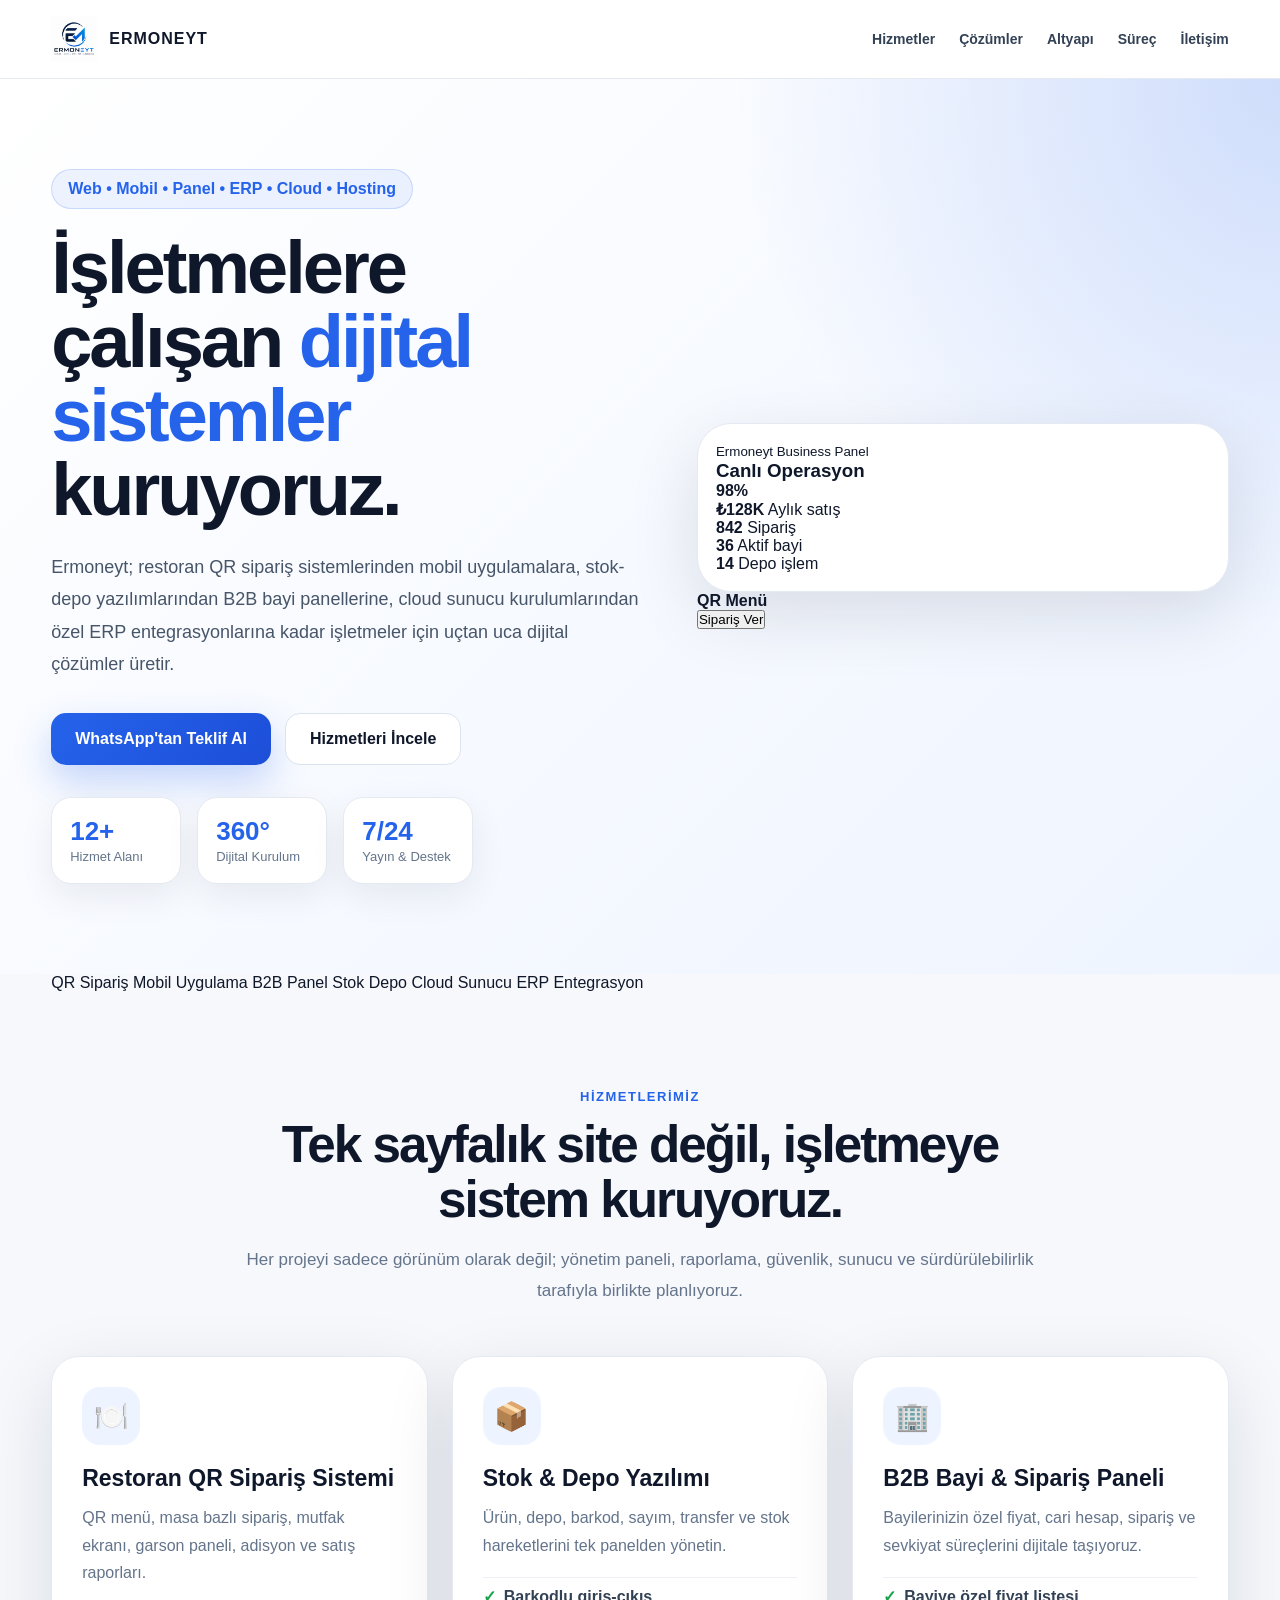
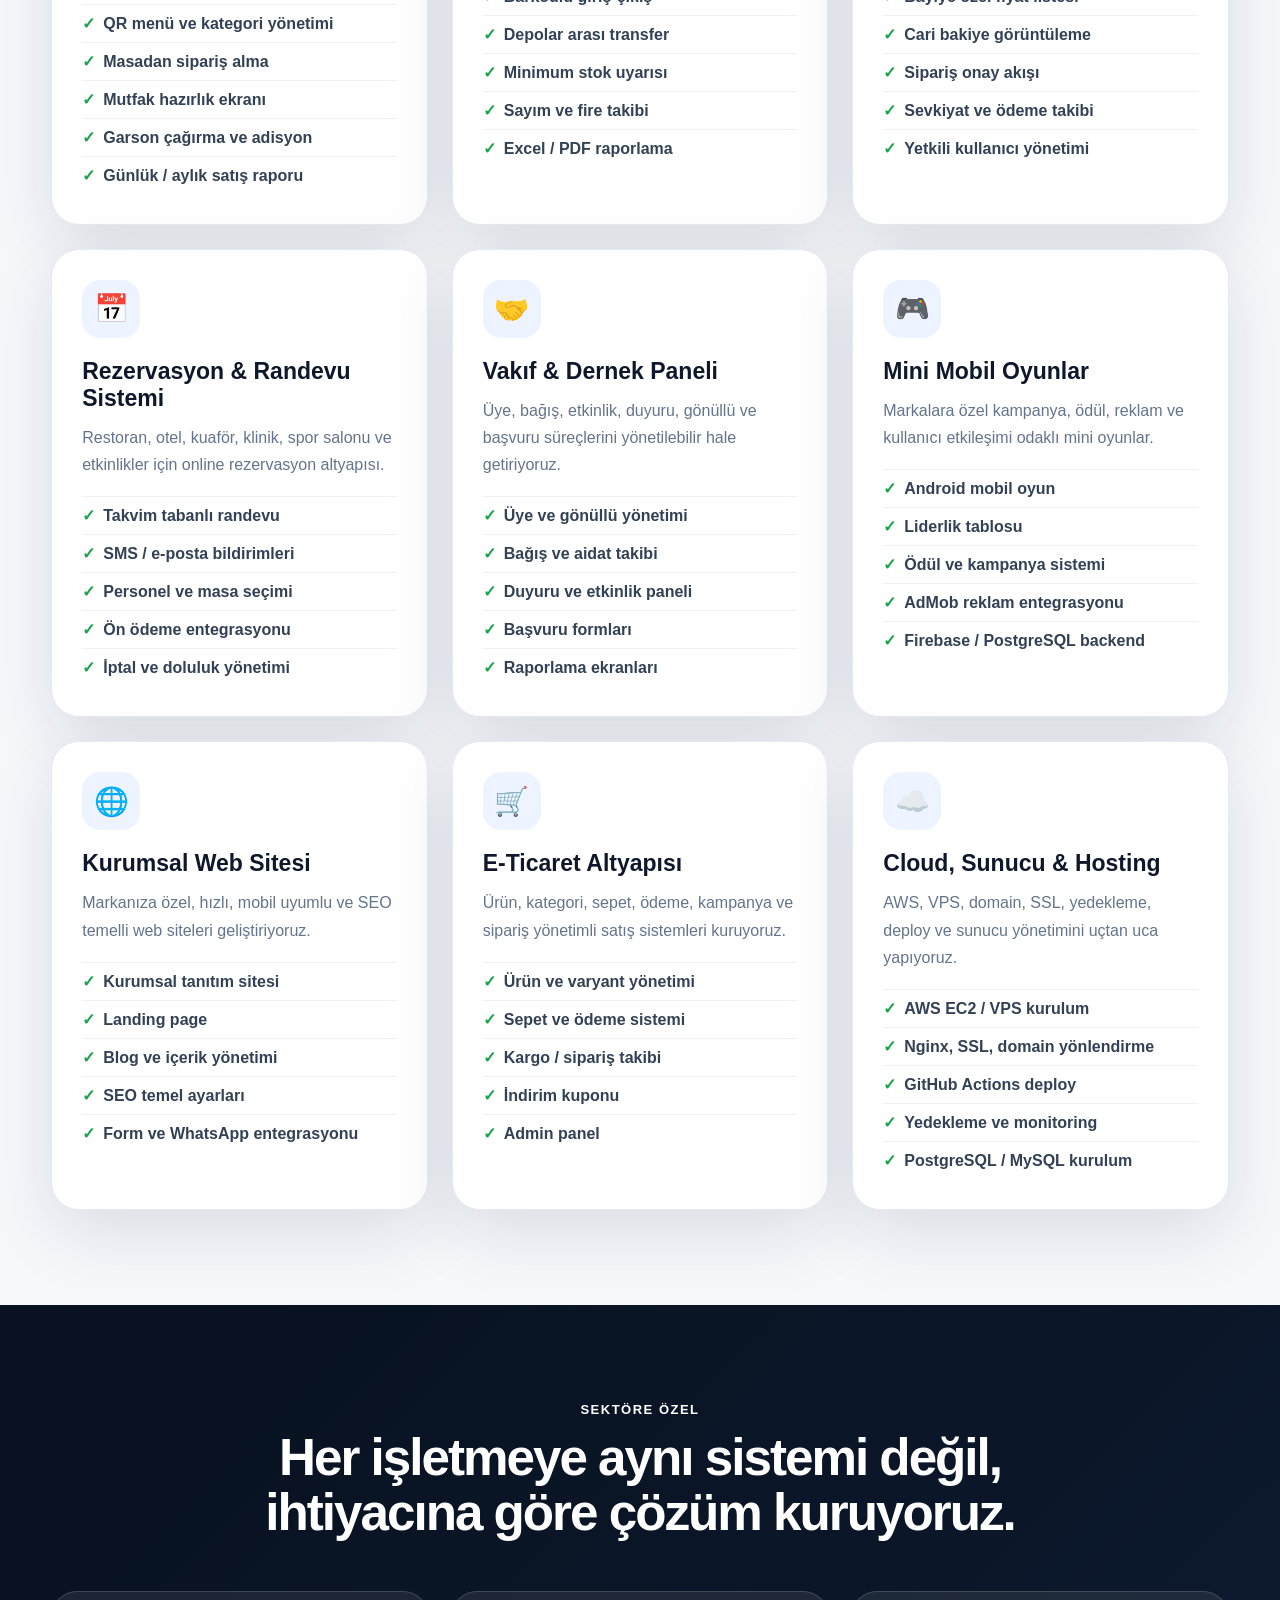
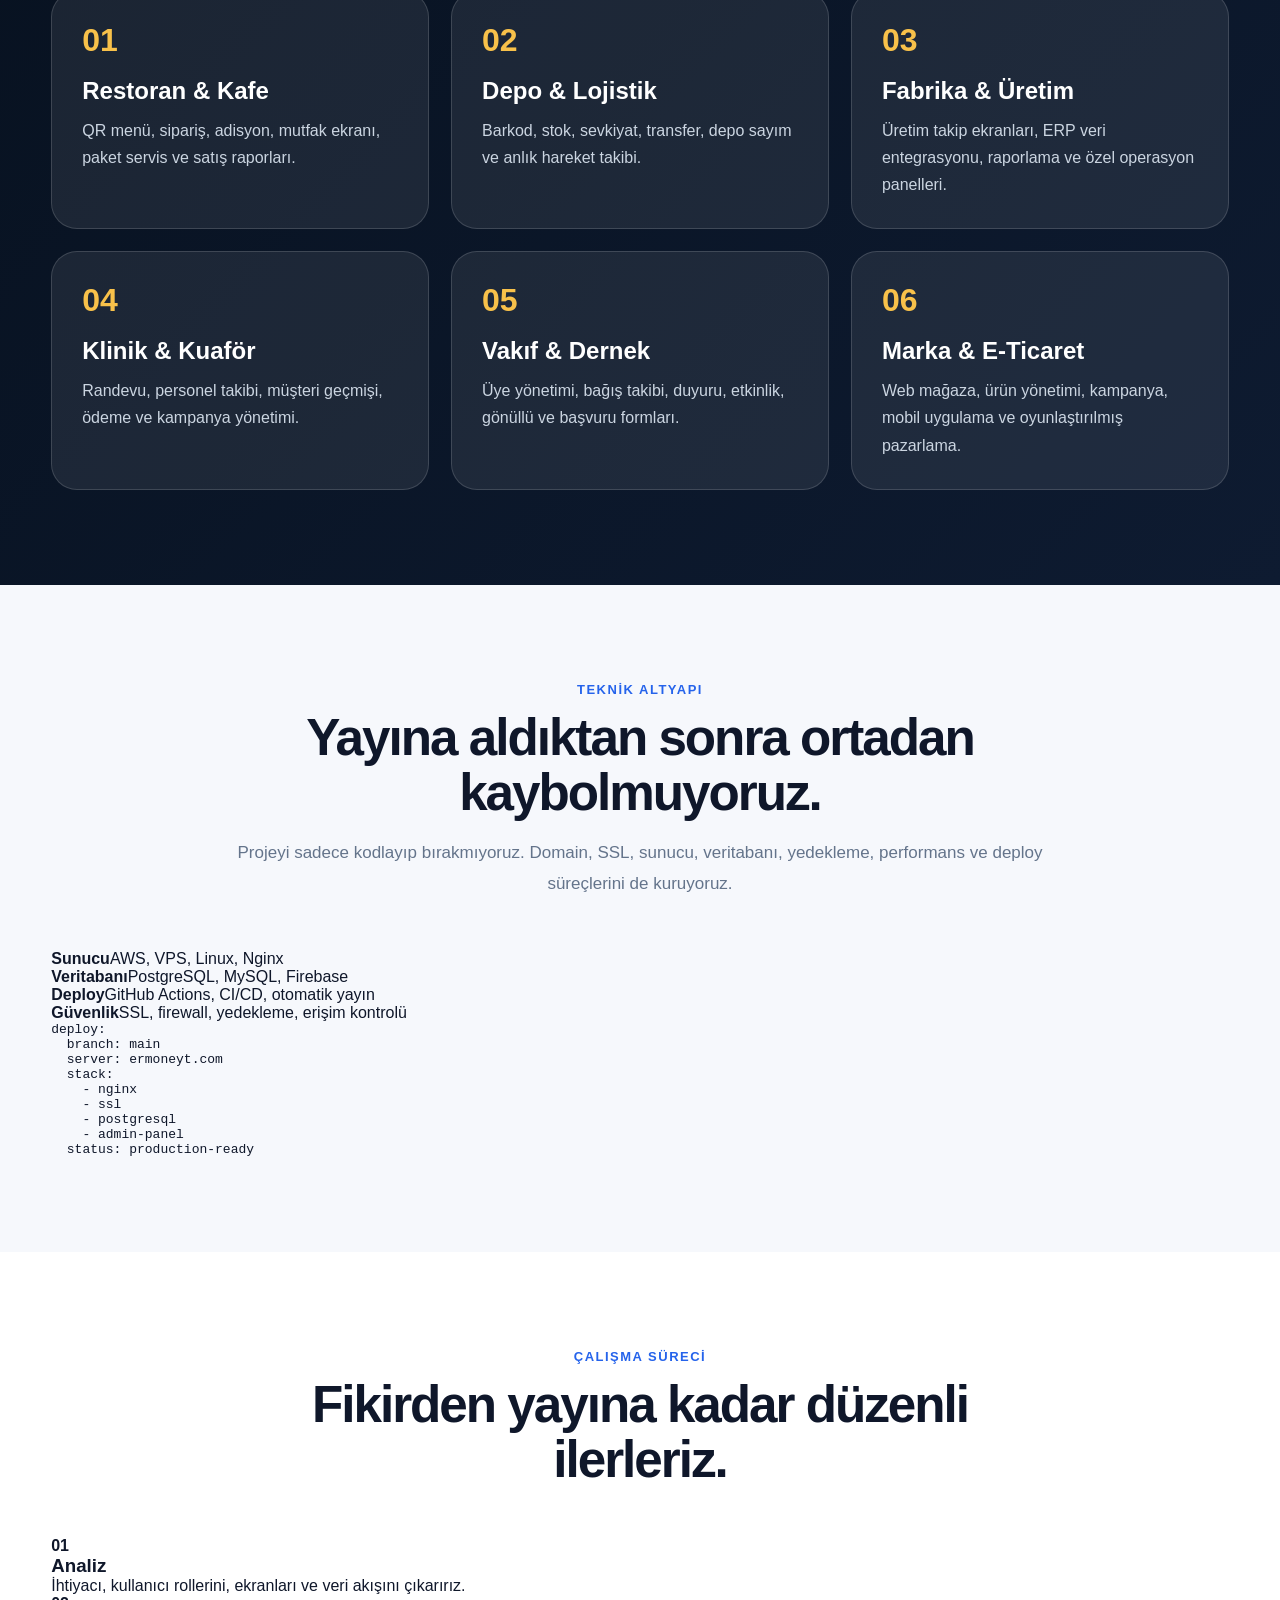
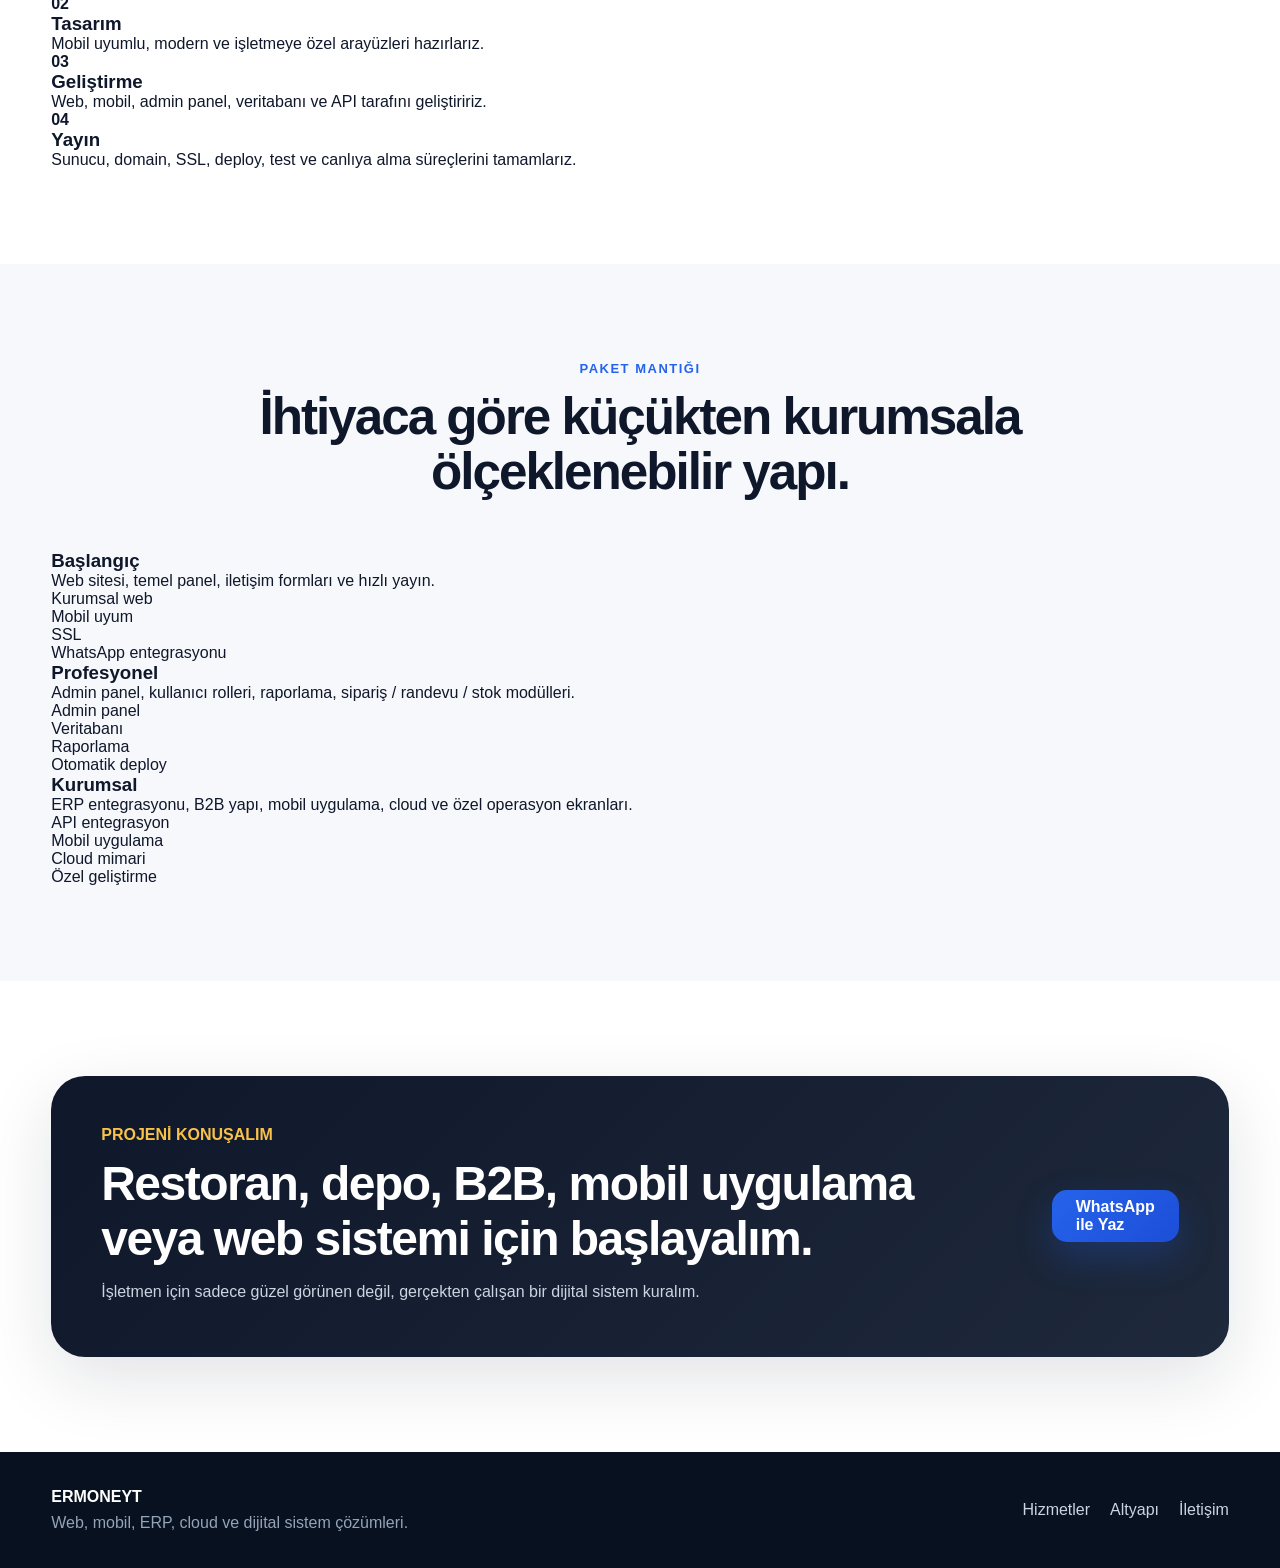
==== commit 11fd4884: "Refactor index.html for better structure and clarity Refactor HTML structure and improve readability" ====
--- a/index.html
+++ b/index.html
@@ -3,16 +3,14 @@
 <head>
   <meta charset="UTF-8" />
   <meta name="viewport" content="width=device-width, initial-scale=1.0" />
+
   <title>Ermoneyt | Web, Mobil, ERP, Cloud ve Dijital Sistemler</title>
   <meta name="description" content="Ermoneyt; restoran QR sipariş sistemleri, web siteleri, mobil uygulamalar, stok-depo yazılımları, B2B paneller, rezervasyon sistemleri, cloud ve sunucu çözümleri geliştirir.">
-  <link rel="preconnect" href="https://unpkg.com">
+
   <link rel="stylesheet" href="css/style.css" />
-  <link href="https://unpkg.com/aos@2.3.1/dist/aos.css" rel="stylesheet">
 </head>
+
 <body>
-
-<div class="bg-glow bg-glow-1"></div>
-<div class="bg-glow bg-glow-2"></div>
 
 <header class="site-header">
   <div class="container nav">
@@ -35,32 +33,56 @@
 
 <section class="hero">
   <div class="container hero-grid">
-    <div class="hero-content" data-aos="fade-right">
+
+    <div class="hero-content">
       <div class="badge">Web • Mobil • Panel • ERP • Cloud • Hosting</div>
-      <h1>İşletmelere çalışan <span>dijital sistemler</span> kuruyoruz.</h1>
+
+      <h1>
+        İşletmelere çalışan
+        <span>dijital sistemler</span>
+        kuruyoruz.
+      </h1>
+
       <p>
-        Ermoneyt; restoran QR sipariş sistemlerinden mobil uygulamalara, stok-depo yazılımlarından
-        B2B bayi panellerine, cloud sunucu kurulumlarından özel ERP entegrasyonlarına kadar
-        işletmeler için uçtan uca dijital çözümler üretir.
+        Ermoneyt; restoran QR sipariş sistemlerinden mobil uygulamalara,
+        stok-depo yazılımlarından B2B bayi panellerine, cloud sunucu
+        kurulumlarından özel ERP entegrasyonlarına kadar işletmeler için
+        uçtan uca dijital çözümler üretir.
       </p>
 
       <div class="hero-actions">
-        <a class="btn primary" href="https://wa.me/905511620693" target="_blank">WhatsApp'tan Teklif Al</a>
-        <a class="btn secondary" href="#hizmetler">Hizmetleri İncele</a>
+        <a class="btn primary" href="https://wa.me/905511620693" target="_blank">
+          WhatsApp'tan Teklif Al
+        </a>
+        <a class="btn secondary" href="#hizmetler">
+          Hizmetleri İncele
+        </a>
       </div>
 
       <div class="stats">
-        <div><b>12+</b><span>Hizmet Alanı</span></div>
-        <div><b>360°</b><span>Dijital Kurulum</span></div>
-        <div><b>7/24</b><span>Yayın & Destek</span></div>
-      </div>
-    </div>
-
-    <div class="hero-visual" data-aos="zoom-in">
+        <div>
+          <b>12+</b>
+          <span>Hizmet Alanı</span>
+        </div>
+        <div>
+          <b>360°</b>
+          <span>Dijital Kurulum</span>
+        </div>
+        <div>
+          <b>7/24</b>
+          <span>Yayın & Destek</span>
+        </div>
+      </div>
+    </div>
+
+    <div class="hero-visual">
       <div class="dashboard-card">
         <div class="dash-top">
-          <span></span><span></span><span></span>
-        </div>
+          <span></span>
+          <span></span>
+          <span></span>
+        </div>
+
         <div class="dash-title">
           <div>
             <small>Ermoneyt Business Panel</small>
@@ -68,12 +90,26 @@
           </div>
           <strong>98%</strong>
         </div>
+
         <div class="dash-grid">
-          <div class="metric"><b>₺128K</b><span>Aylık satış</span></div>
-          <div class="metric"><b>842</b><span>Sipariş</span></div>
-          <div class="metric"><b>36</b><span>Aktif bayi</span></div>
-          <div class="metric"><b>14</b><span>Depo işlem</span></div>
-        </div>
+          <div class="metric">
+            <b>₺128K</b>
+            <span>Aylık satış</span>
+          </div>
+          <div class="metric">
+            <b>842</b>
+            <span>Sipariş</span>
+          </div>
+          <div class="metric">
+            <b>36</b>
+            <span>Aktif bayi</span>
+          </div>
+          <div class="metric">
+            <b>14</b>
+            <span>Depo işlem</span>
+          </div>
+        </div>
+
         <div class="chart">
           <i style="height:35%"></i>
           <i style="height:65%"></i>
@@ -93,6 +129,7 @@
         <button>Sipariş Ver</button>
       </div>
     </div>
+
   </div>
 </section>
 
@@ -109,14 +146,19 @@
 
 <section id="hizmetler" class="section">
   <div class="container">
-    <div class="section-head" data-aos="fade-up">
+
+    <div class="section-head">
       <span>Hizmetlerimiz</span>
       <h2>Tek sayfalık site değil, işletmeye sistem kuruyoruz.</h2>
-      <p>Her projeyi sadece görünüm olarak değil; yönetim paneli, raporlama, güvenlik, sunucu ve sürdürülebilirlik tarafıyla birlikte planlıyoruz.</p>
+      <p>
+        Her projeyi sadece görünüm olarak değil; yönetim paneli, raporlama,
+        güvenlik, sunucu ve sürdürülebilirlik tarafıyla birlikte planlıyoruz.
+      </p>
     </div>
 
     <div class="service-grid">
-      <a class="service-card" href="hizmetler/restoran.html" data-aos="fade-up">
+
+      <a class="service-card" href="hizmetler/restoran.html">
         <div class="icon">🍽️</div>
         <h3>Restoran QR Sipariş Sistemi</h3>
         <p>QR menü, masa bazlı sipariş, mutfak ekranı, garson paneli, adisyon ve satış raporları.</p>
@@ -125,11 +167,11 @@
           <li>Masadan sipariş alma</li>
           <li>Mutfak hazırlık ekranı</li>
           <li>Garson çağırma ve adisyon</li>
-          <li>Günlük/aylık satış raporu</li>
-        </ul>
-      </a>
-
-      <a class="service-card" href="hizmetler/stok.html" data-aos="fade-up">
+          <li>Günlük / aylık satış raporu</li>
+        </ul>
+      </a>
+
+      <a class="service-card" href="hizmetler/stok.html">
         <div class="icon">📦</div>
         <h3>Stok & Depo Yazılımı</h3>
         <p>Ürün, depo, barkod, sayım, transfer ve stok hareketlerini tek panelden yönetin.</p>
@@ -138,11 +180,11 @@
           <li>Depolar arası transfer</li>
           <li>Minimum stok uyarısı</li>
           <li>Sayım ve fire takibi</li>
-          <li>Excel/PDF raporlama</li>
-        </ul>
-      </a>
-
-      <a class="service-card" href="hizmetler/b2b.html" data-aos="fade-up">
+          <li>Excel / PDF raporlama</li>
+        </ul>
+      </a>
+
+      <a class="service-card" href="hizmetler/b2b.html">
         <div class="icon">🏢</div>
         <h3>B2B Bayi & Sipariş Paneli</h3>
         <p>Bayilerinizin özel fiyat, cari hesap, sipariş ve sevkiyat süreçlerini dijitale taşıyoruz.</p>
@@ -155,20 +197,20 @@
         </ul>
       </a>
 
-      <a class="service-card" href="hizmetler/rezervasyon.html" data-aos="fade-up">
+      <a class="service-card" href="hizmetler/rezervasyon.html">
         <div class="icon">📅</div>
         <h3>Rezervasyon & Randevu Sistemi</h3>
         <p>Restoran, otel, kuaför, klinik, spor salonu ve etkinlikler için online rezervasyon altyapısı.</p>
         <ul>
           <li>Takvim tabanlı randevu</li>
-          <li>SMS/e-posta bildirimleri</li>
+          <li>SMS / e-posta bildirimleri</li>
           <li>Personel ve masa seçimi</li>
           <li>Ön ödeme entegrasyonu</li>
           <li>İptal ve doluluk yönetimi</li>
         </ul>
       </a>
 
-      <a class="service-card" href="hizmetler/vakif.html" data-aos="fade-up">
+      <a class="service-card" href="hizmetler/vakif.html">
         <div class="icon">🤝</div>
         <h3>Vakıf & Dernek Paneli</h3>
         <p>Üye, bağış, etkinlik, duyuru, gönüllü ve başvuru süreçlerini yönetilebilir hale getiriyoruz.</p>
@@ -181,7 +223,7 @@
         </ul>
       </a>
 
-      <a class="service-card" href="hizmetler/mobil-oyun.html" data-aos="fade-up">
+      <a class="service-card" href="hizmetler/mobil-oyun.html">
         <div class="icon">🎮</div>
         <h3>Mini Mobil Oyunlar</h3>
         <p>Markalara özel kampanya, ödül, reklam ve kullanıcı etkileşimi odaklı mini oyunlar.</p>
@@ -190,11 +232,11 @@
           <li>Liderlik tablosu</li>
           <li>Ödül ve kampanya sistemi</li>
           <li>AdMob reklam entegrasyonu</li>
-          <li>Firebase/PostgreSQL backend</li>
-        </ul>
-      </a>
-
-      <div class="service-card" data-aos="fade-up">
+          <li>Firebase / PostgreSQL backend</li>
+        </ul>
+      </a>
+
+      <div class="service-card">
         <div class="icon">🌐</div>
         <h3>Kurumsal Web Sitesi</h3>
         <p>Markanıza özel, hızlı, mobil uyumlu ve SEO temelli web siteleri geliştiriyoruz.</p>
@@ -207,20 +249,20 @@
         </ul>
       </div>
 
-      <div class="service-card" data-aos="fade-up">
+      <div class="service-card">
         <div class="icon">🛒</div>
         <h3>E-Ticaret Altyapısı</h3>
         <p>Ürün, kategori, sepet, ödeme, kampanya ve sipariş yönetimli satış sistemleri kuruyoruz.</p>
         <ul>
           <li>Ürün ve varyant yönetimi</li>
           <li>Sepet ve ödeme sistemi</li>
-          <li>Kargo/sipariş takibi</li>
+          <li>Kargo / sipariş takibi</li>
           <li>İndirim kuponu</li>
           <li>Admin panel</li>
         </ul>
       </div>
 
-      <div class="service-card" data-aos="fade-up">
+      <div class="service-card">
         <div class="icon">☁️</div>
         <h3>Cloud, Sunucu & Hosting</h3>
         <p>AWS, VPS, domain, SSL, yedekleme, deploy ve sunucu yönetimini uçtan uca yapıyoruz.</p>
@@ -229,34 +271,35 @@
           <li>Nginx, SSL, domain yönlendirme</li>
           <li>GitHub Actions deploy</li>
           <li>Yedekleme ve monitoring</li>
-          <li>PostgreSQL/MySQL kurulum</li>
-        </ul>
-      </div>
+          <li>PostgreSQL / MySQL kurulum</li>
+        </ul>
+      </div>
+
     </div>
   </div>
 </section>
 
 <section id="cozumler" class="section dark">
   <div class="container">
-    <div class="section-head light" data-aos="fade-up">
+    <div class="section-head light">
       <span>Sektöre Özel</span>
       <h2>Her işletmeye aynı sistemi değil, ihtiyacına göre çözüm kuruyoruz.</h2>
     </div>
 
     <div class="solution-grid">
-      <div class="solution" data-aos="fade-up"><b>01</b><h3>Restoran & Kafe</h3><p>QR menü, sipariş, adisyon, mutfak ekranı, paket servis ve satış raporları.</p></div>
-      <div class="solution" data-aos="fade-up"><b>02</b><h3>Depo & Lojistik</h3><p>Barkod, stok, sevkiyat, transfer, depo sayım ve anlık hareket takibi.</p></div>
-      <div class="solution" data-aos="fade-up"><b>03</b><h3>Fabrika & Üretim</h3><p>Üretim takip ekranları, ERP veri entegrasyonu, raporlama ve özel operasyon panelleri.</p></div>
-      <div class="solution" data-aos="fade-up"><b>04</b><h3>Klinik & Kuaför</h3><p>Randevu, personel takibi, müşteri geçmişi, ödeme ve kampanya yönetimi.</p></div>
-      <div class="solution" data-aos="fade-up"><b>05</b><h3>Vakıf & Dernek</h3><p>Üye yönetimi, bağış takibi, duyuru, etkinlik, gönüllü ve başvuru formları.</p></div>
-      <div class="solution" data-aos="fade-up"><b>06</b><h3>Marka & E-Ticaret</h3><p>Web mağaza, ürün yönetimi, kampanya, mobil uygulama ve oyunlaştırılmış pazarlama.</p></div>
+      <div class="solution"><b>01</b><h3>Restoran & Kafe</h3><p>QR menü, sipariş, adisyon, mutfak ekranı, paket servis ve satış raporları.</p></div>
+      <div class="solution"><b>02</b><h3>Depo & Lojistik</h3><p>Barkod, stok, sevkiyat, transfer, depo sayım ve anlık hareket takibi.</p></div>
+      <div class="solution"><b>03</b><h3>Fabrika & Üretim</h3><p>Üretim takip ekranları, ERP veri entegrasyonu, raporlama ve özel operasyon panelleri.</p></div>
+      <div class="solution"><b>04</b><h3>Klinik & Kuaför</h3><p>Randevu, personel takibi, müşteri geçmişi, ödeme ve kampanya yönetimi.</p></div>
+      <div class="solution"><b>05</b><h3>Vakıf & Dernek</h3><p>Üye yönetimi, bağış takibi, duyuru, etkinlik, gönüllü ve başvuru formları.</p></div>
+      <div class="solution"><b>06</b><h3>Marka & E-Ticaret</h3><p>Web mağaza, ürün yönetimi, kampanya, mobil uygulama ve oyunlaştırılmış pazarlama.</p></div>
     </div>
   </div>
 </section>
 
 <section id="altyapi" class="section">
   <div class="container tech-grid">
-    <div data-aos="fade-right">
+    <div>
       <div class="section-head left">
         <span>Teknik Altyapı</span>
         <h2>Yayına aldıktan sonra ortadan kaybolmuyoruz.</h2>
@@ -274,8 +317,12 @@
       </div>
     </div>
 
-    <div class="code-card" data-aos="fade-left">
-      <div class="code-top"><span></span><span></span><span></span></div>
+    <div class="code-card">
+      <div class="code-top">
+        <span></span>
+        <span></span>
+        <span></span>
+      </div>
       <pre><code>deploy:
   branch: main
   server: ermoneyt.com
@@ -291,42 +338,59 @@
 
 <section id="surec" class="section soft">
   <div class="container">
-    <div class="section-head" data-aos="fade-up">
+    <div class="section-head">
       <span>Çalışma Süreci</span>
       <h2>Fikirden yayına kadar düzenli ilerleriz.</h2>
     </div>
 
     <div class="process-grid">
-      <div data-aos="fade-up"><b>01</b><h3>Analiz</h3><p>İhtiyacı, kullanıcı rollerini, ekranları ve veri akışını çıkarırız.</p></div>
-      <div data-aos="fade-up"><b>02</b><h3>Tasarım</h3><p>Mobil uyumlu, modern ve işletmeye özel arayüzleri hazırlarız.</p></div>
-      <div data-aos="fade-up"><b>03</b><h3>Geliştirme</h3><p>Web, mobil, admin panel, veritabanı ve API tarafını geliştiririz.</p></div>
-      <div data-aos="fade-up"><b>04</b><h3>Yayın</h3><p>Sunucu, domain, SSL, deploy, test ve canlıya alma süreçlerini tamamlarız.</p></div>
+      <div><b>01</b><h3>Analiz</h3><p>İhtiyacı, kullanıcı rollerini, ekranları ve veri akışını çıkarırız.</p></div>
+      <div><b>02</b><h3>Tasarım</h3><p>Mobil uyumlu, modern ve işletmeye özel arayüzleri hazırlarız.</p></div>
+      <div><b>03</b><h3>Geliştirme</h3><p>Web, mobil, admin panel, veritabanı ve API tarafını geliştiririz.</p></div>
+      <div><b>04</b><h3>Yayın</h3><p>Sunucu, domain, SSL, deploy, test ve canlıya alma süreçlerini tamamlarız.</p></div>
     </div>
   </div>
 </section>
 
 <section class="section packages">
   <div class="container">
-    <div class="section-head" data-aos="fade-up">
+    <div class="section-head">
       <span>Paket Mantığı</span>
       <h2>İhtiyaca göre küçükten kurumsala ölçeklenebilir yapı.</h2>
     </div>
 
     <div class="package-grid">
-      <div class="package" data-aos="fade-up">
+      <div class="package">
         <h3>Başlangıç</h3>
         <p>Web sitesi, temel panel, iletişim formları ve hızlı yayın.</p>
-        <ul><li>Kurumsal web</li><li>Mobil uyum</li><li>SSL</li><li>WhatsApp entegrasyonu</li></ul>
-      </div>
-      <div class="package featured" data-aos="fade-up">
+        <ul>
+          <li>Kurumsal web</li>
+          <li>Mobil uyum</li>
+          <li>SSL</li>
+          <li>WhatsApp entegrasyonu</li>
+        </ul>
+      </div>
+
+      <div class="package featured">
         <h3>Profesyonel</h3>
-        <p>Admin panel, kullanıcı rolleri, raporlama, sipariş/randevu/stok modülleri.</p>
-        <ul><li>Admin panel</li><li>Veritabanı</li><li>Raporlama</li><li>Otomatik deploy</li></ul>
-      </div>
-      <div class="package" data-aos="fade-up">
+        <p>Admin panel, kullanıcı rolleri, raporlama, sipariş / randevu / stok modülleri.</p>
+        <ul>
+          <li>Admin panel</li>
+          <li>Veritabanı</li>
+          <li>Raporlama</li>
+          <li>Otomatik deploy</li>
+        </ul>
+      </div>
+
+      <div class="package">
         <h3>Kurumsal</h3>
         <p>ERP entegrasyonu, B2B yapı, mobil uygulama, cloud ve özel operasyon ekranları.</p>
-        <ul><li>API entegrasyon</li><li>Mobil uygulama</li><li>Cloud mimari</li><li>Özel geliştirme</li></ul>
+        <ul>
+          <li>API entegrasyon</li>
+          <li>Mobil uygulama</li>
+          <li>Cloud mimari</li>
+          <li>Özel geliştirme</li>
+        </ul>
       </div>
     </div>
   </div>
@@ -334,13 +398,18 @@
 
 <section id="iletisim" class="section">
   <div class="container">
-    <div class="cta" data-aos="zoom-in">
+    <div class="cta">
       <div>
         <span>Projeni konuşalım</span>
         <h2>Restoran, depo, B2B, mobil uygulama veya web sistemi için başlayalım.</h2>
-        <p>İşletmen için sadece güzel görünen değil, gerçekten çalışan bir dijital sistem kuralım.</p>
-      </div>
-      <a class="btn primary" href="https://wa.me/905511620693" target="_blank">WhatsApp ile Yaz</a>
+        <p>
+          İşletmen için sadece güzel görünen değil, gerçekten çalışan bir dijital sistem kuralım.
+        </p>
+      </div>
+
+      <a class="btn primary" href="https://wa.me/905511620693" target="_blank">
+        WhatsApp ile Yaz
+      </a>
     </div>
   </div>
 </section>
@@ -351,6 +420,7 @@
       <strong>ERMONEYT</strong>
       <p>Web, mobil, ERP, cloud ve dijital sistem çözümleri.</p>
     </div>
+
     <div>
       <a href="#hizmetler">Hizmetler</a>
       <a href="#altyapi">Altyapı</a>
@@ -359,7 +429,16 @@
   </div>
 </footer>
 
-<script src="https://unpkg.com/aos@2.3.1/dist/aos.js"></script>
-<script src="js/main.js"></script>
+<script>
+  const menuBtn = document.getElementById("menuBtn");
+  const navMenu = document.getElementById("navMenu");
+
+  if (menuBtn && navMenu) {
+    menuBtn.addEventListener("click", function () {
+      navMenu.classList.toggle("active");
+    });
+  }
+</script>
+
 </body>
 </html>
--- a/css/style.css
+++ b/css/style.css
@@ -1,21 +1,21 @@
 :root{
-  --bg:#070b18;
-  --bg2:#0d1325;
-  --card:#10182d;
-  --text:#ecf3ff;
-  --muted:#94a3b8;
+  --bg:#f6f8fc;
+  --dark:#07111f;
+  --dark2:#0e1b31;
+  --card:#ffffff;
+  --text:#0f172a;
+  --muted:#64748b;
   --gold:#f8c14a;
-  --blue:#4f8cff;
-  --cyan:#2ee6d6;
-  --line:rgba(255,255,255,.1);
-  --shadow:0 30px 90px rgba(0,0,0,.35);
+  --blue:#2563eb;
+  --line:#e5eaf2;
+  --shadow:0 22px 70px rgba(15,23,42,.12);
 }
 
 *{box-sizing:border-box;margin:0;padding:0}
 html{scroll-behavior:smooth}
 body{
   font-family:Inter,Arial,sans-serif;
-  background:linear-gradient(180deg,#070b18 0%,#0a1020 45%,#f5f7fb 45%,#f5f7fb 100%);
+  background:var(--bg);
   color:var(--text);
   overflow-x:hidden;
 }
@@ -23,29 +23,18 @@
 ul{list-style:none}
 .container{width:min(1180px,92%);margin:auto}
 
-.bg-glow{
-  position:fixed;
-  width:420px;
-  height:420px;
-  border-radius:50%;
-  filter:blur(90px);
-  opacity:.38;
-  pointer-events:none;
-  z-index:-1;
-}
-.bg-glow-1{background:var(--blue);top:80px;left:-120px}
-.bg-glow-2{background:var(--gold);right:-160px;top:260px}
+.bg-glow{display:none}
 
 .site-header{
   position:sticky;
   top:0;
   z-index:50;
-  background:rgba(7,11,24,.78);
-  backdrop-filter:blur(18px);
+  background:rgba(255,255,255,.92);
+  backdrop-filter:blur(16px);
   border-bottom:1px solid var(--line);
 }
 .nav{
-  height:82px;
+  height:78px;
   display:flex;
   justify-content:space-between;
   align-items:center;
@@ -56,6 +45,7 @@
   gap:12px;
   font-weight:900;
   letter-spacing:1px;
+  color:var(--text);
 }
 .brand img{
   width:46px;
@@ -64,62 +54,58 @@
 }
 nav{
   display:flex;
-  gap:26px;
+  gap:24px;
   align-items:center;
 }
 nav a{
-  color:#d7e2f5;
-  font-weight:700;
+  color:#334155;
+  font-weight:800;
   font-size:14px;
 }
-nav a:hover{color:var(--gold)}
-.menu-btn{
-  display:none;
-  background:none;
-  border:0;
-  color:white;
-  font-size:28px;
-}
+nav a:hover{color:var(--blue)}
+.menu-btn{display:none}
 
 .hero{
-  padding:90px 0 80px;
+  padding:90px 0;
+  background:
+    radial-gradient(circle at top right,rgba(37,99,235,.18),transparent 35%),
+    linear-gradient(135deg,#ffffff 0%,#eef4ff 100%);
 }
 .hero-grid{
   display:grid;
   grid-template-columns:1.05fr .95fr;
-  gap:60px;
+  gap:58px;
   align-items:center;
 }
 .badge{
   display:inline-flex;
   padding:10px 16px;
-  border:1px solid rgba(248,193,74,.35);
+  border:1px solid rgba(37,99,235,.18);
   border-radius:999px;
-  color:var(--gold);
-  background:rgba(248,193,74,.08);
-  font-weight:800;
+  color:var(--blue);
+  background:rgba(37,99,235,.08);
+  font-weight:900;
   margin-bottom:22px;
 }
 .hero h1{
-  font-size:clamp(42px,6vw,76px);
-  line-height:.98;
+  font-size:clamp(40px,6vw,74px);
+  line-height:1;
   letter-spacing:-3px;
   margin-bottom:24px;
+  color:var(--text);
 }
 .hero h1 span{
-  background:linear-gradient(90deg,var(--gold),#fff0a8);
-  -webkit-background-clip:text;
-  color:transparent;
+  color:var(--blue);
 }
 .hero p{
-  color:#b6c5dd;
+  color:#475569;
   font-size:18px;
   line-height:1.8;
   max-width:680px;
 }
 .hero-actions{
   display:flex;
-  gap:16px;
+  gap:14px;
   flex-wrap:wrap;
   margin:32px 0;
 }
@@ -129,179 +115,74 @@
   justify-content:center;
   min-height:52px;
   padding:0 24px;
-  border-radius:16px;
+  border-radius:15px;
   font-weight:900;
   transition:.25s ease;
 }
 .btn.primary{
-  background:linear-gradient(135deg,var(--gold),#ffdf7b);
-  color:#111827;
-  box-shadow:0 16px 40px rgba(248,193,74,.25);
+  background:linear-gradient(135deg,var(--blue),#1d4ed8);
+  color:white;
+  box-shadow:0 16px 36px rgba(37,99,235,.25);
 }
 .btn.secondary{
-  border:1px solid var(--line);
-  background:rgba(255,255,255,.06);
+  border:1px solid #dbe3ef;
+  background:white;
+  color:#0f172a;
 }
 .btn:hover{transform:translateY(-3px)}
 
 .stats{
   display:flex;
-  gap:18px;
+  gap:16px;
   flex-wrap:wrap;
 }
 .stats div{
   min-width:130px;
   padding:18px;
-  background:rgba(255,255,255,.06);
+  background:white;
   border:1px solid var(--line);
   border-radius:20px;
+  box-shadow:0 12px 35px rgba(15,23,42,.07);
 }
 .stats b{
   display:block;
   font-size:26px;
-  color:var(--gold);
+  color:var(--blue);
 }
 .stats span{
   color:var(--muted);
   font-size:13px;
 }
 
-.hero-visual{
-  position:relative;
-  min-height:560px;
-}
+.hero-visual{position:relative}
 .dashboard-card{
-  position:absolute;
-  right:0;
-  top:20px;
-  width:min(520px,100%);
-  background:linear-gradient(180deg,rgba(20,31,58,.96),rgba(12,18,35,.96));
+  background:white;
   border:1px solid var(--line);
   border-radius:34px;
-  padding:26px;
+  padding:18px;
   box-shadow:var(--shadow);
 }
-.dash-top{
-  display:flex;
-  gap:8px;
-  margin-bottom:24px;
-}
-.dash-top span{
-  width:12px;height:12px;border-radius:50%;
-  background:#fb7185;
-}
-.dash-top span:nth-child(2){background:#facc15}
-.dash-top span:nth-child(3){background:#34d399}
-.dash-title{
-  display:flex;
-  justify-content:space-between;
-  align-items:start;
-  margin-bottom:22px;
-}
-.dash-title small{color:var(--muted)}
-.dash-title h3{font-size:30px;margin-top:4px}
-.dash-title strong{
-  color:var(--cyan);
-  font-size:28px;
-}
-.dash-grid{
-  display:grid;
-  grid-template-columns:repeat(2,1fr);
-  gap:14px;
-}
-.metric{
-  padding:18px;
-  background:rgba(255,255,255,.06);
-  border:1px solid var(--line);
-  border-radius:20px;
-}
-.metric b{display:block;font-size:24px}
-.metric span{color:var(--muted);font-size:13px}
-.chart{
-  height:150px;
-  display:flex;
-  align-items:end;
-  gap:14px;
-  margin-top:24px;
-  padding:18px;
-  background:rgba(255,255,255,.04);
-  border-radius:22px;
-}
-.chart i{
-  flex:1;
-  border-radius:999px 999px 8px 8px;
-  background:linear-gradient(180deg,var(--gold),var(--blue));
-}
-.phone-card{
-  position:absolute;
-  left:10px;
-  bottom:10px;
-  width:210px;
-  height:380px;
-  background:#0b1020;
-  border:8px solid #202a44;
-  border-radius:34px;
-  box-shadow:var(--shadow);
-  padding:40px 18px 18px;
-}
-.phone-notch{
-  position:absolute;
-  top:12px;
-  left:50%;
-  transform:translateX(-50%);
-  width:70px;
-  height:8px;
-  border-radius:999px;
-  background:#2f3b5c;
-}
-.phone-card h4{font-size:24px;margin-bottom:22px}
-.food-line{
-  height:86px;
-  border-radius:22px;
-  background:linear-gradient(135deg,#f59e0b,#ef4444);
-  margin-bottom:14px;
-}
-.food-line.small{
-  height:56px;
-  background:linear-gradient(135deg,#22c55e,#06b6d4);
-}
-.phone-card button{
+.dashboard-card img{
+  display:block;
   width:100%;
-  margin-top:16px;
-  height:44px;
-  border:0;
-  border-radius:14px;
-  background:var(--gold);
-  font-weight:900;
-}
-
-.logos{
-  padding:22px 0;
-  border-top:1px solid var(--line);
-  border-bottom:1px solid var(--line);
-  background:rgba(255,255,255,.04);
-}
-.logo-strip{
-  display:flex;
-  justify-content:space-between;
-  gap:18px;
-  flex-wrap:wrap;
-  color:#d4e1f7;
-  font-weight:800;
+  border-radius:24px;
 }
 
 .section{
-  padding:100px 0;
-  color:#111827;
+  padding:95px 0;
+  background:var(--bg);
+  color:var(--text);
+}
+.section:nth-of-type(even){
+  background:#ffffff;
 }
 .section-head{
   text-align:center;
   max-width:820px;
   margin:0 auto 50px;
 }
-.section-head.left{text-align:left;margin:0 0 30px}
 .section-head span{
-  color:#d89b16;
+  color:var(--blue);
   font-weight:900;
   text-transform:uppercase;
   letter-spacing:1.5px;
@@ -311,35 +192,39 @@
   margin-top:12px;
   font-size:clamp(32px,4vw,52px);
   letter-spacing:-2px;
-  line-height:1.05;
+  line-height:1.08;
+  color:var(--text);
 }
 .section-head p{
-  color:#64748b;
+  color:var(--muted);
   font-size:17px;
   line-height:1.8;
   margin-top:18px;
 }
+
 .service-grid{
   display:grid;
   grid-template-columns:repeat(3,1fr);
   gap:24px;
 }
 .service-card{
-  background:#fff;
-  border:1px solid #e8edf5;
+  background:white;
+  border:1px solid var(--line);
   border-radius:28px;
   padding:30px;
-  box-shadow:0 18px 60px rgba(15,23,42,.08);
+  box-shadow:var(--shadow);
   transition:.25s ease;
 }
 .service-card:hover{
   transform:translateY(-8px);
-  box-shadow:0 28px 90px rgba(15,23,42,.14);
 }
 .icon{
-  width:58px;height:58px;
-  display:grid;place-items:center;
-  background:#f3f6fb;
+  width:58px;
+  height:58px;
+  display:grid;
+  place-items:center;
+  background:#eef4ff;
+  color:var(--blue);
   border-radius:18px;
   font-size:28px;
   margin-bottom:20px;
@@ -347,9 +232,10 @@
 .service-card h3{
   font-size:23px;
   margin-bottom:12px;
+  color:var(--text);
 }
 .service-card p{
-  color:#64748b;
+  color:var(--muted);
   line-height:1.7;
   margin-bottom:18px;
 }
@@ -357,7 +243,7 @@
   padding:9px 0;
   color:#334155;
   border-top:1px solid #eef2f7;
-  font-weight:650;
+  font-weight:700;
 }
 .service-card li:before{
   content:"✓";
@@ -367,21 +253,64 @@
 }
 
 .dark{
-  background:#070b18;
-  color:white;
-}
-.section-head.light h2{color:white}
-.section-head.light p{color:#aab7ce}
+  background:linear-gradient(135deg,var(--dark),var(--dark2)) !important;
+  color:white;
+}
+.dark .section-head span,
+.dark .section-head h2,
+.dark .section-head p,
+.section-head.light span,
+.section-head.light h2,
+.section-head.light p{
+  color:white;
+}
+.section-head.light p{
+  color:#cbd5e1;
+}
+
+.demo-box{
+  background:white;
+  color:var(--text);
+  border-radius:32px;
+  padding:42px;
+  text-align:center;
+  box-shadow:0 25px 80px rgba(0,0,0,.28);
+}
+.demo-box span{
+  color:var(--blue);
+  font-weight:900;
+  letter-spacing:1.5px;
+}
+.demo-box h2{
+  color:var(--text);
+  font-size:clamp(30px,4vw,48px);
+  margin:14px 0;
+}
+.demo-box p{
+  color:#475569;
+  max-width:760px;
+  margin:0 auto 26px;
+  font-size:17px;
+  line-height:1.8;
+}
+.demo-actions{
+  display:flex;
+  justify-content:center;
+  gap:14px;
+  flex-wrap:wrap;
+}
+
 .solution-grid{
   display:grid;
   grid-template-columns:repeat(3,1fr);
   gap:22px;
 }
 .solution{
-  background:linear-gradient(180deg,rgba(255,255,255,.08),rgba(255,255,255,.035));
-  border:1px solid var(--line);
+  background:rgba(255,255,255,.08);
+  border:1px solid rgba(255,255,255,.15);
   border-radius:26px;
   padding:30px;
+  color:white;
 }
 .solution b{
   color:var(--gold);
@@ -390,120 +319,15 @@
 .solution h3{
   margin:18px 0 12px;
   font-size:24px;
+  color:white;
 }
 .solution p{
-  color:#b8c6dc;
+  color:#cbd5e1;
   line-height:1.7;
 }
 
-.tech-grid{
-  display:grid;
-  grid-template-columns:1fr 1fr;
-  gap:60px;
-  align-items:center;
-}
-.tech-list{
-  display:grid;
-  gap:14px;
-}
-.tech-list div{
-  display:flex;
-  justify-content:space-between;
-  gap:20px;
-  padding:18px 20px;
-  border-radius:18px;
-  background:white;
-  border:1px solid #e8edf5;
-}
-.tech-list span{color:#64748b}
-.code-card{
-  background:#0b1020;
-  border-radius:30px;
-  overflow:hidden;
-  box-shadow:var(--shadow);
-  border:1px solid rgba(255,255,255,.08);
-}
-.code-top{
-  display:flex;
-  gap:8px;
-  padding:18px;
-  background:#111a31;
-}
-.code-top span{
-  width:12px;height:12px;border-radius:50%;
-  background:#fb7185;
-}
-.code-top span:nth-child(2){background:#facc15}
-.code-top span:nth-child(3){background:#34d399}
-pre{
-  padding:30px;
-  color:#c4f1ff;
-  font-size:17px;
-  line-height:1.8;
-  overflow:auto;
-}
-
-.soft{
-  background:#eef3fa;
-}
-.process-grid{
-  display:grid;
-  grid-template-columns:repeat(4,1fr);
-  gap:20px;
-}
-.process-grid div{
-  background:white;
-  border-radius:26px;
-  padding:30px;
-  border:1px solid #e4eaf3;
-}
-.process-grid b{
-  color:#d89b16;
-  font-size:34px;
-}
-.process-grid h3{
-  margin:18px 0 10px;
-}
-.process-grid p{
-  color:#64748b;
-  line-height:1.7;
-}
-
-.packages{
-  background:#f5f7fb;
-}
-.package-grid{
-  display:grid;
-  grid-template-columns:repeat(3,1fr);
-  gap:24px;
-}
-.package{
-  background:white;
-  border:1px solid #e8edf5;
-  border-radius:30px;
-  padding:34px;
-  box-shadow:0 18px 60px rgba(15,23,42,.08);
-}
-.package.featured{
-  background:#0b1020;
-  color:white;
-  transform:scale(1.04);
-}
-.package h3{font-size:28px;margin-bottom:12px}
-.package p{color:#64748b;line-height:1.7;margin-bottom:20px}
-.package.featured p{color:#b8c6dc}
-.package li{
-  padding:10px 0;
-  border-top:1px solid rgba(148,163,184,.25);
-}
-.package li:before{
-  content:"•";
-  color:var(--gold);
-  margin-right:10px;
-}
-
 .cta{
-  background:linear-gradient(135deg,#0b1020,#17213d);
+  background:linear-gradient(135deg,#0f172a,#1e293b);
   color:white;
   border-radius:34px;
   padding:50px;
@@ -522,14 +346,15 @@
   font-size:clamp(30px,4vw,48px);
   margin:12px 0;
   letter-spacing:-1.5px;
+  color:white;
 }
 .cta p{
-  color:#b8c6dc;
+  color:#cbd5e1;
   line-height:1.8;
 }
 
 footer{
-  background:#070b18;
+  background:#07111f;
   color:white;
   padding:36px 0;
 }
@@ -544,33 +369,28 @@
   display:flex;
   gap:20px;
 }
-.footer-grid a{color:#c9d5ea}
+.footer-grid a{color:#cbd5e1}
 
 @media(max-width:950px){
   .menu-btn{display:block}
   nav{
     display:none;
     position:absolute;
-    top:82px;
+    top:78px;
     left:0;
     right:0;
-    background:#070b18;
+    background:white;
     padding:22px;
     flex-direction:column;
     border-bottom:1px solid var(--line);
   }
   nav.active{display:flex}
-  .hero-grid,.tech-grid{
+  .hero-grid{
     grid-template-columns:1fr;
   }
-  .hero-visual{
-    min-height:520px;
-  }
-  .service-grid,.solution-grid,.package-grid{
+  .service-grid,
+  .solution-grid{
     grid-template-columns:1fr;
-  }
-  .process-grid{
-    grid-template-columns:1fr 1fr;
   }
   .cta{
     flex-direction:column;
@@ -581,16 +401,7 @@
 @media(max-width:600px){
   .hero{padding:60px 0}
   .hero h1{letter-spacing:-1.5px}
-  .dashboard-card{
-    position:relative;
-  }
-  .phone-card{
-    display:none;
-  }
-  .hero-visual{min-height:auto}
-  .process-grid{
-    grid-template-columns:1fr;
-  }
+  .demo-box{padding:28px 20px}
   .footer-grid{
     flex-direction:column;
     align-items:flex-start;
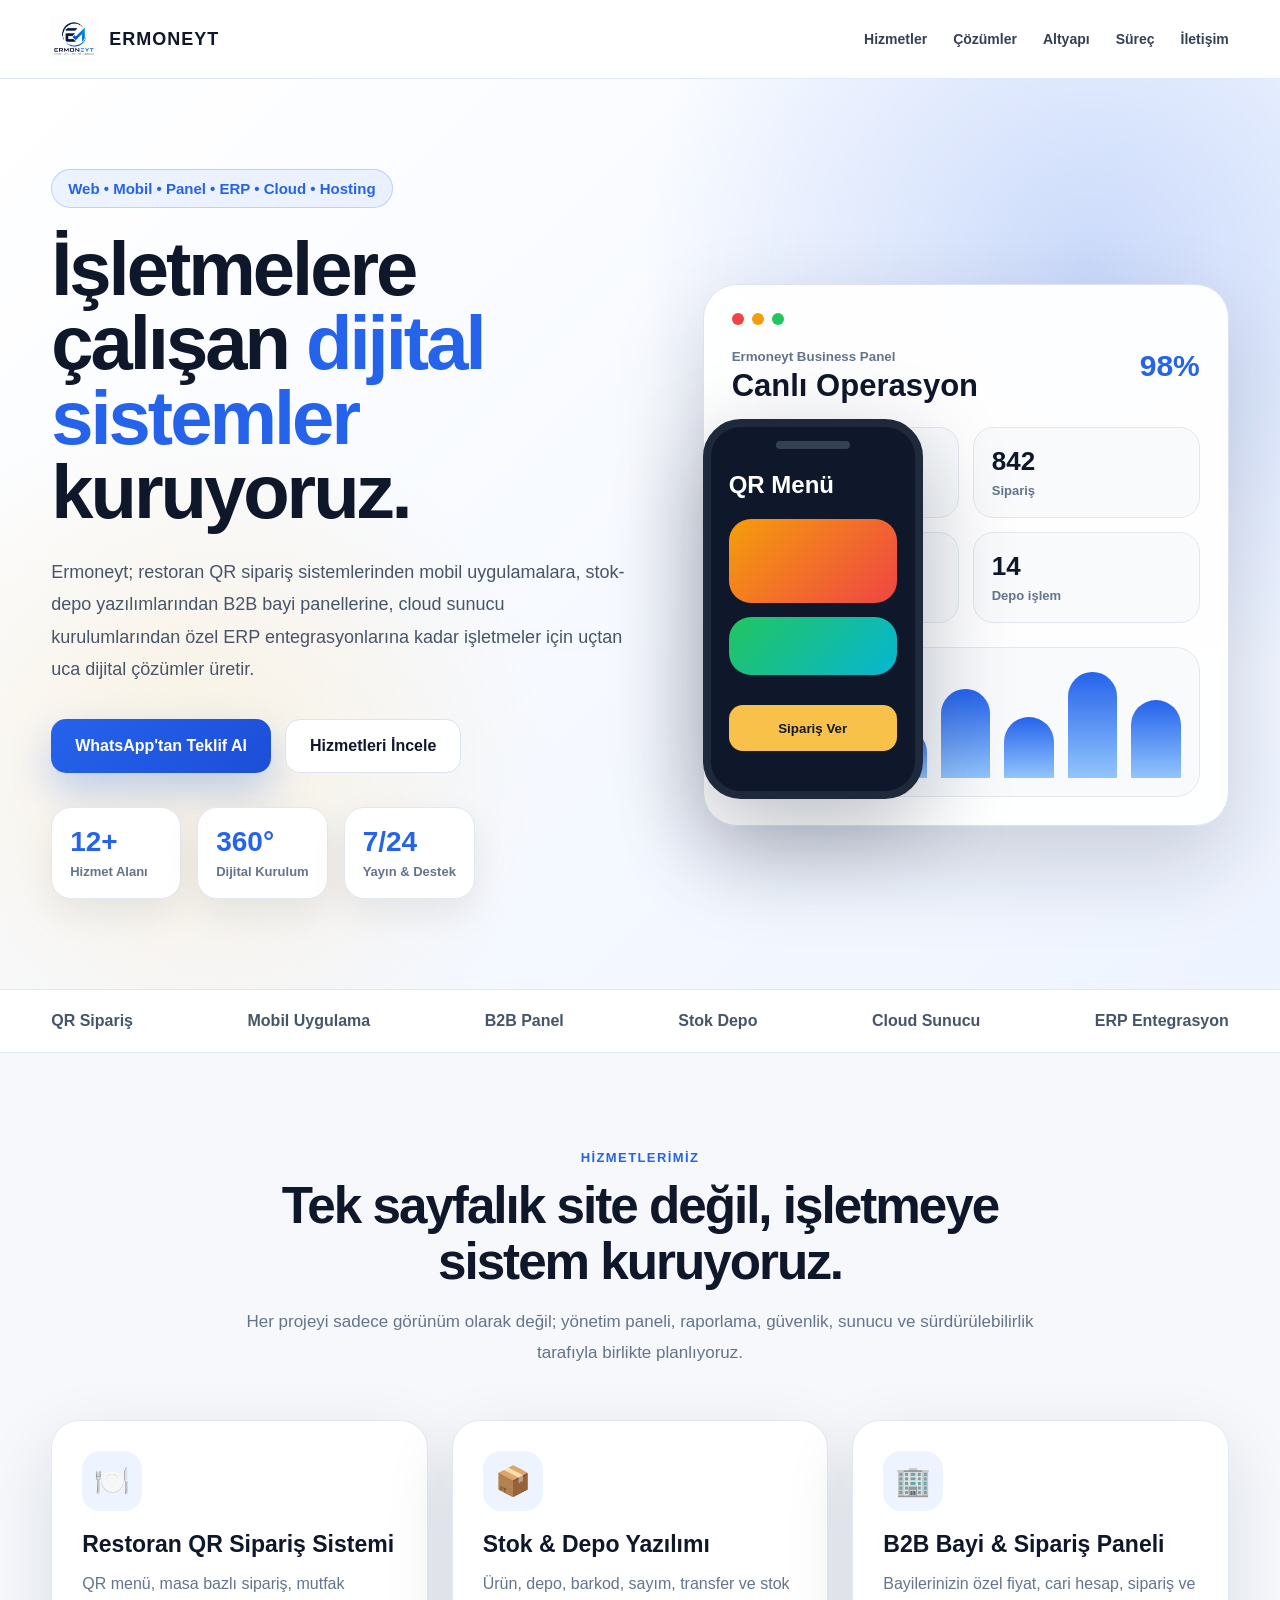
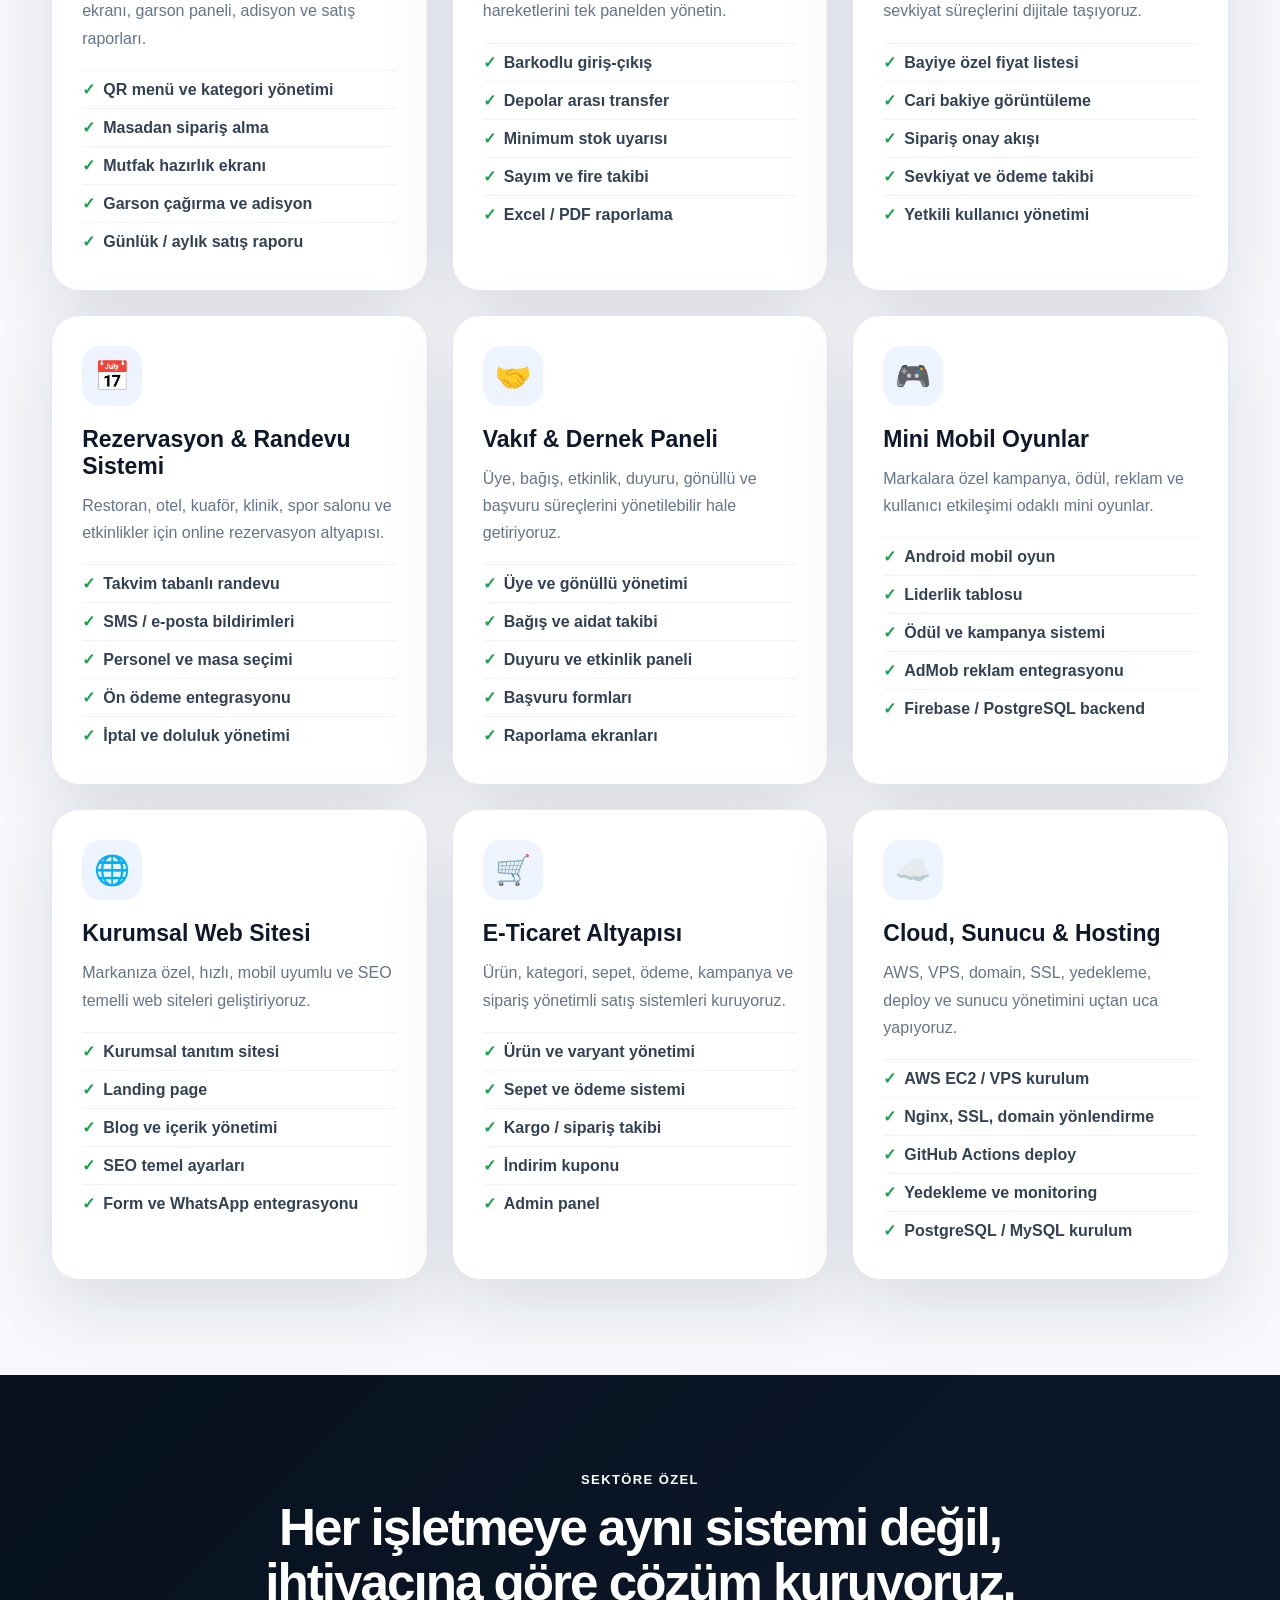
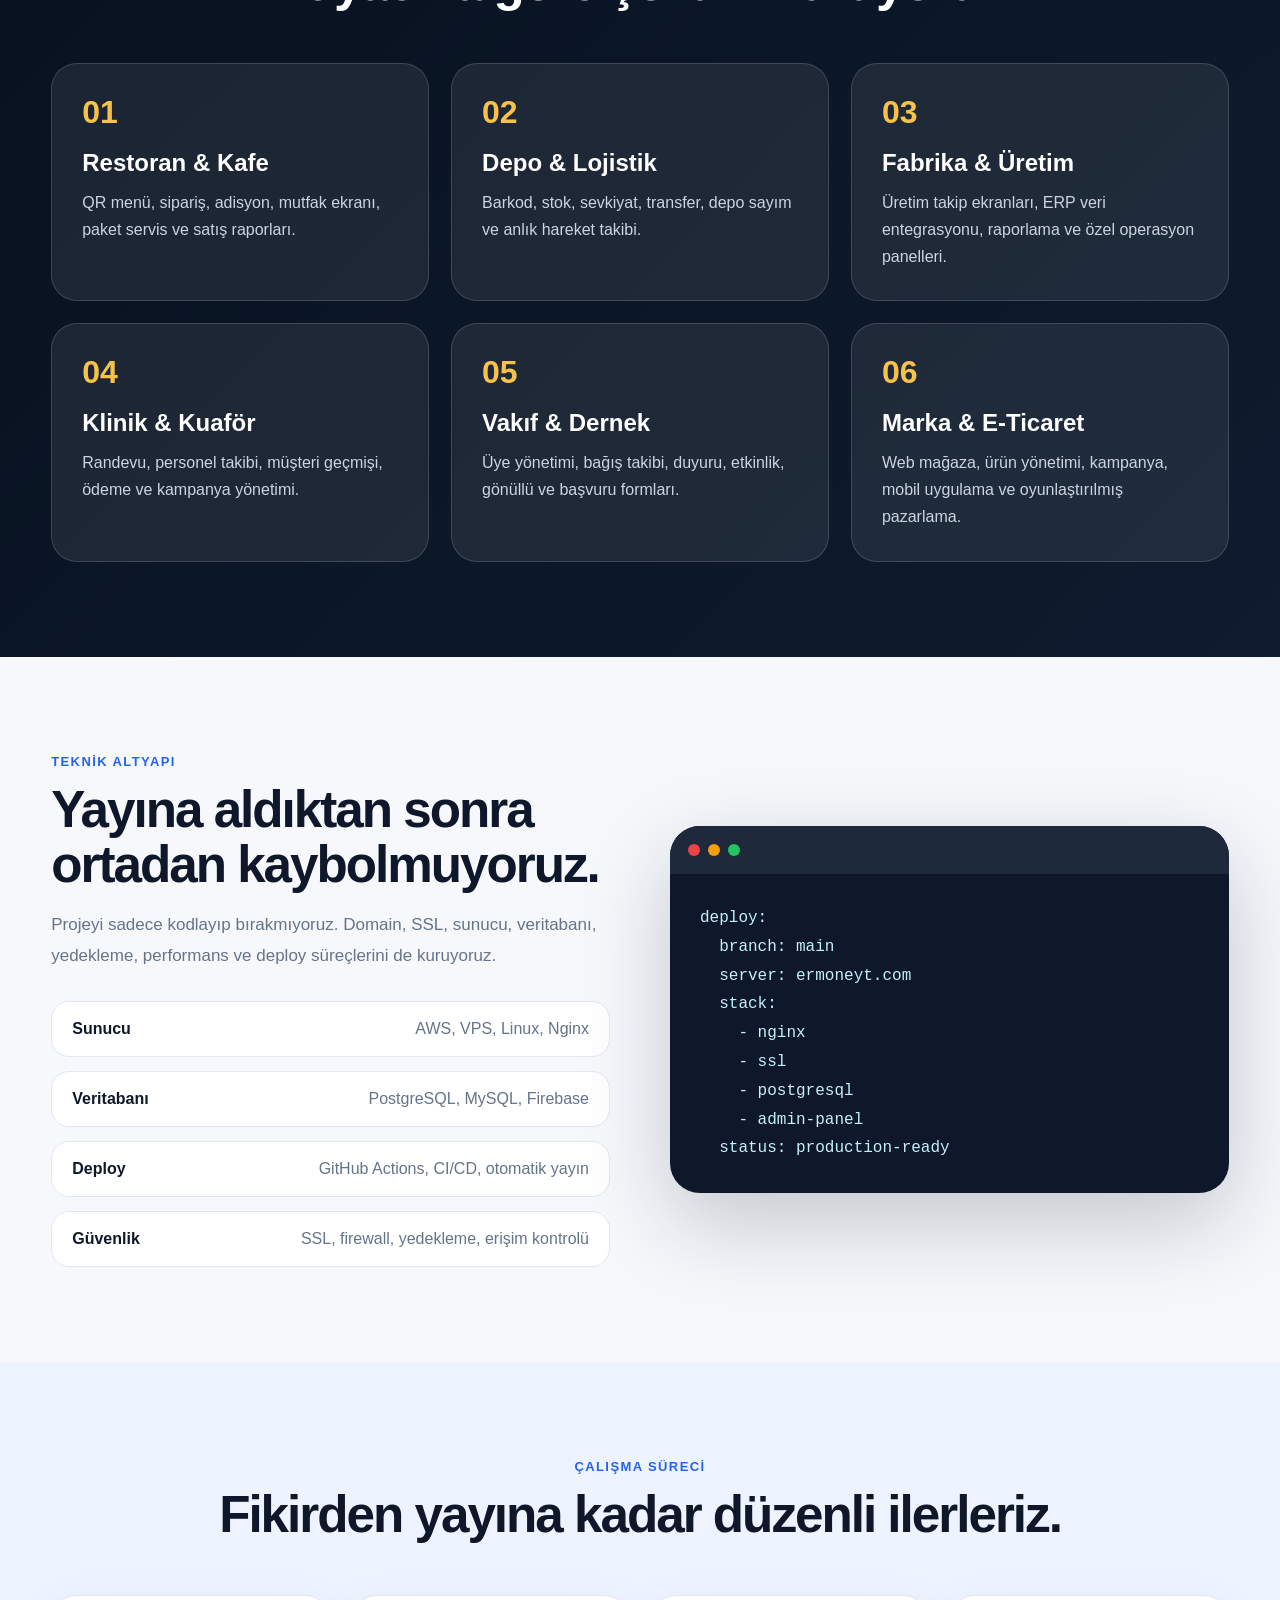
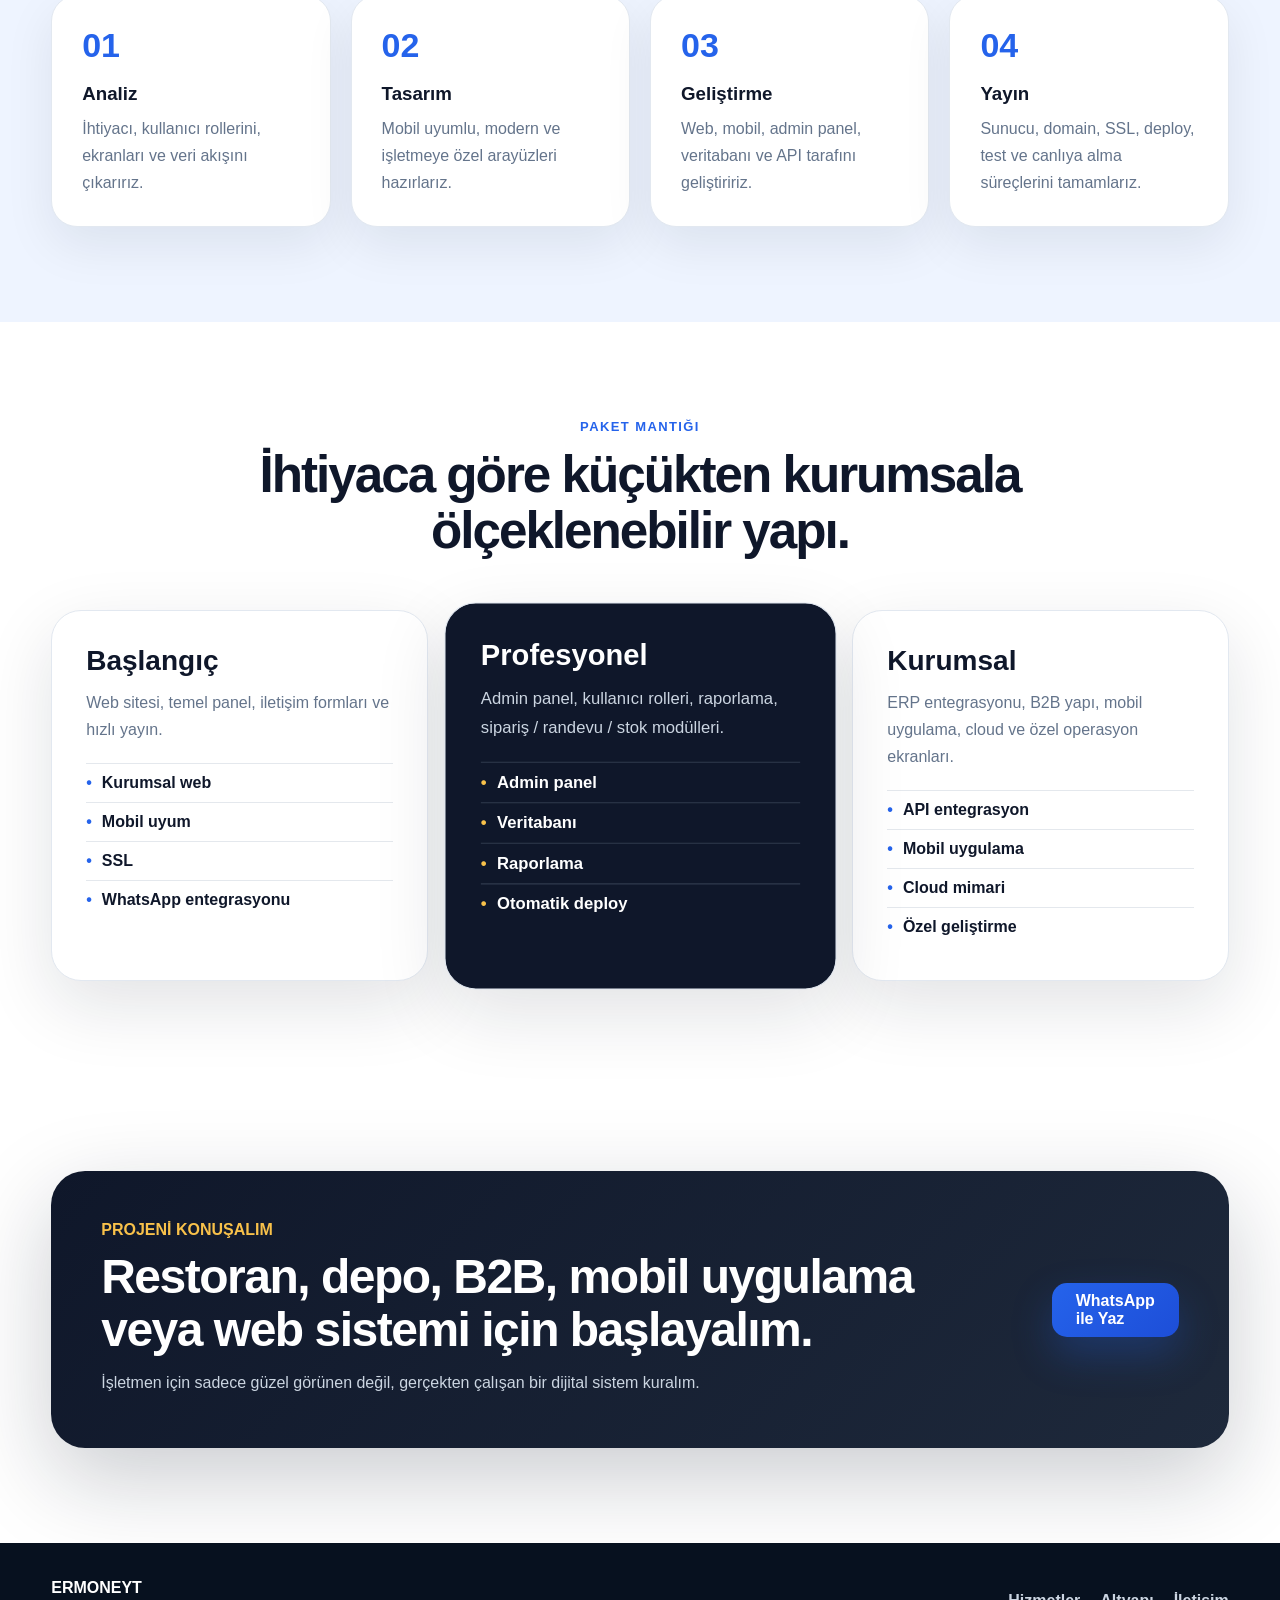
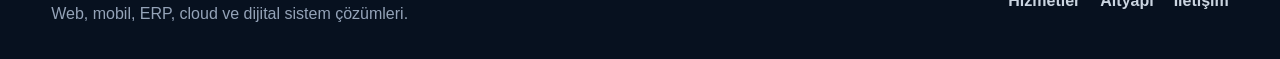
==== commit 714abf5a: "Add favicon and structured data to index.html Added favicon links and structured data for organizati" ====
--- a/index.html
+++ b/index.html
@@ -6,7 +6,18 @@
 
   <title>Ermoneyt | Web, Mobil, ERP, Cloud ve Dijital Sistemler</title>
   <meta name="description" content="Ermoneyt; restoran QR sipariş sistemleri, web siteleri, mobil uygulamalar, stok-depo yazılımları, B2B paneller, rezervasyon sistemleri, cloud ve sunucu çözümleri geliştirir.">
-
+  <link rel="icon" href="/logo.png" type="image/png">
+  <link rel="shortcut icon" href="/logo.png">
+  
+  <script type="application/ld+json">
+  {
+    "@context": "https://schema.org",
+    "@type": "Organization",
+    "name": "Ermoneyt",
+    "url": "https://www.ermoneyt.com",
+    "logo": "https://www.ermoneyt.com/logo.png"
+  }
+  </script>
   <link rel="stylesheet" href="css/style.css" />
 </head>
 
--- a/css/style.css
+++ b/css/style.css
@@ -1,261 +1,518 @@
 :root{
   --bg:#f6f8fc;
-  --dark:#07111f;
-  --dark2:#0e1b31;
-  --card:#ffffff;
+  --white:#ffffff;
   --text:#0f172a;
   --muted:#64748b;
+  --blue:#2563eb;
+  --blue2:#1d4ed8;
+  --dark:#07111f;
+  --dark2:#0f1b2e;
   --gold:#f8c14a;
-  --blue:#2563eb;
-  --line:#e5eaf2;
-  --shadow:0 22px 70px rgba(15,23,42,.12);
-}
-
-*{box-sizing:border-box;margin:0;padding:0}
-html{scroll-behavior:smooth}
+  --line:#e2e8f0;
+  --shadow:0 24px 70px rgba(15,23,42,.12);
+}
+
+*{
+  box-sizing:border-box;
+  margin:0;
+  padding:0;
+}
+
+html{
+  scroll-behavior:smooth;
+}
+
 body{
-  font-family:Inter,Arial,sans-serif;
+  font-family:Arial, Helvetica, sans-serif;
   background:var(--bg);
   color:var(--text);
   overflow-x:hidden;
 }
-a{text-decoration:none;color:inherit}
-ul{list-style:none}
-.container{width:min(1180px,92%);margin:auto}
-
-.bg-glow{display:none}
+
+a{
+  text-decoration:none;
+  color:inherit;
+}
+
+ul{
+  list-style:none;
+}
+
+.container{
+  width:min(1180px,92%);
+  margin:auto;
+}
+
+/* HEADER */
 
 .site-header{
   position:sticky;
   top:0;
-  z-index:50;
-  background:rgba(255,255,255,.92);
+  z-index:100;
+  background:rgba(255,255,255,.94);
   backdrop-filter:blur(16px);
   border-bottom:1px solid var(--line);
 }
+
 .nav{
   height:78px;
   display:flex;
+  align-items:center;
   justify-content:space-between;
-  align-items:center;
-}
+}
+
 .brand{
   display:flex;
   align-items:center;
   gap:12px;
+  font-size:18px;
   font-weight:900;
   letter-spacing:1px;
   color:var(--text);
 }
+
 .brand img{
   width:46px;
   height:46px;
   object-fit:contain;
 }
+
 nav{
   display:flex;
-  gap:24px;
-  align-items:center;
-}
+  align-items:center;
+  gap:26px;
+}
+
 nav a{
   color:#334155;
+  font-size:14px;
   font-weight:800;
-  font-size:14px;
-}
-nav a:hover{color:var(--blue)}
-.menu-btn{display:none}
+}
+
+nav a:hover{
+  color:var(--blue);
+}
+
+.menu-btn{
+  display:none;
+  border:0;
+  background:var(--blue);
+  color:white;
+  width:44px;
+  height:44px;
+  border-radius:12px;
+  font-size:24px;
+  cursor:pointer;
+}
+
+/* HERO */
 
 .hero{
+  min-height:calc(100vh - 78px);
   padding:90px 0;
   background:
-    radial-gradient(circle at top right,rgba(37,99,235,.18),transparent 35%),
+    radial-gradient(circle at 85% 20%, rgba(37,99,235,.20), transparent 34%),
+    radial-gradient(circle at 15% 75%, rgba(248,193,74,.16), transparent 28%),
     linear-gradient(135deg,#ffffff 0%,#eef4ff 100%);
 }
+
 .hero-grid{
   display:grid;
   grid-template-columns:1.05fr .95fr;
-  gap:58px;
-  align-items:center;
-}
+  gap:70px;
+  align-items:center;
+}
+
 .badge{
   display:inline-flex;
+  align-items:center;
   padding:10px 16px;
-  border:1px solid rgba(37,99,235,.18);
   border-radius:999px;
+  background:rgba(37,99,235,.08);
+  border:1px solid rgba(37,99,235,.22);
   color:var(--blue);
-  background:rgba(37,99,235,.08);
+  font-size:15px;
   font-weight:900;
-  margin-bottom:22px;
-}
+  margin-bottom:24px;
+}
+
 .hero h1{
-  font-size:clamp(40px,6vw,74px);
-  line-height:1;
+  max-width:650px;
+  font-size:clamp(42px,6vw,76px);
+  line-height:.98;
   letter-spacing:-3px;
-  margin-bottom:24px;
-  color:var(--text);
-}
+  color:var(--text);
+  margin-bottom:26px;
+}
+
 .hero h1 span{
   color:var(--blue);
 }
+
 .hero p{
+  max-width:680px;
   color:#475569;
   font-size:18px;
   line-height:1.8;
-  max-width:680px;
-}
+}
+
 .hero-actions{
   display:flex;
   gap:14px;
   flex-wrap:wrap;
-  margin:32px 0;
-}
+  margin:34px 0;
+}
+
 .btn{
+  min-height:54px;
+  padding:0 24px;
   display:inline-flex;
   align-items:center;
   justify-content:center;
-  min-height:52px;
-  padding:0 24px;
   border-radius:15px;
   font-weight:900;
   transition:.25s ease;
 }
+
 .btn.primary{
-  background:linear-gradient(135deg,var(--blue),#1d4ed8);
-  color:white;
-  box-shadow:0 16px 36px rgba(37,99,235,.25);
-}
+  background:linear-gradient(135deg,var(--blue),var(--blue2));
+  color:white;
+  box-shadow:0 18px 40px rgba(37,99,235,.28);
+}
+
 .btn.secondary{
+  background:white;
+  color:var(--text);
   border:1px solid #dbe3ef;
-  background:white;
-  color:#0f172a;
-}
-.btn:hover{transform:translateY(-3px)}
+}
+
+.btn:hover{
+  transform:translateY(-3px);
+}
 
 .stats{
   display:flex;
   gap:16px;
   flex-wrap:wrap;
 }
+
 .stats div{
   min-width:130px;
-  padding:18px;
   background:white;
   border:1px solid var(--line);
   border-radius:20px;
-  box-shadow:0 12px 35px rgba(15,23,42,.07);
-}
+  padding:18px;
+  box-shadow:0 14px 36px rgba(15,23,42,.08);
+}
+
 .stats b{
   display:block;
-  font-size:26px;
   color:var(--blue);
-}
+  font-size:28px;
+  margin-bottom:4px;
+}
+
 .stats span{
   color:var(--muted);
   font-size:13px;
-}
-
-.hero-visual{position:relative}
+  font-weight:700;
+}
+
+/* HERO MOCKUP */
+
+.hero-visual{
+  position:relative;
+  min-height:560px;
+}
+
 .dashboard-card{
+  position:absolute;
+  right:0;
+  top:30px;
+  width:min(540px,100%);
+  background:rgba(255,255,255,.96);
+  border:1px solid #dbe3ef;
+  border-radius:34px;
+  padding:28px;
+  box-shadow:0 35px 90px rgba(15,23,42,.18);
+}
+
+.dash-top{
+  display:flex;
+  gap:8px;
+  margin-bottom:24px;
+}
+
+.dash-top span{
+  width:12px;
+  height:12px;
+  display:block;
+  border-radius:50%;
+}
+
+.dash-top span:nth-child(1){background:#ef4444}
+.dash-top span:nth-child(2){background:#f59e0b}
+.dash-top span:nth-child(3){background:#22c55e}
+
+.dash-title{
+  display:flex;
+  justify-content:space-between;
+  gap:20px;
+  align-items:flex-start;
+  margin-bottom:24px;
+}
+
+.dash-title small{
+  display:block;
+  color:#64748b;
+  font-weight:800;
+  margin-bottom:5px;
+}
+
+.dash-title h3{
+  font-size:31px;
+  color:var(--text);
+  line-height:1.1;
+}
+
+.dash-title strong{
+  font-size:30px;
+  color:var(--blue);
+}
+
+.dash-grid{
+  display:grid;
+  grid-template-columns:repeat(2,1fr);
+  gap:14px;
+}
+
+.metric{
+  background:#f8fafc;
+  border:1px solid #e2e8f0;
+  border-radius:20px;
+  padding:18px;
+}
+
+.metric b{
+  display:block;
+  font-size:26px;
+  color:var(--text);
+  margin-bottom:4px;
+}
+
+.metric span{
+  color:#64748b;
+  font-size:13px;
+  font-weight:800;
+}
+
+.chart{
+  height:150px;
+  margin-top:24px;
+  padding:18px;
+  background:#f8fafc;
+  border:1px solid #e2e8f0;
+  border-radius:24px;
+  display:flex;
+  align-items:end;
+  gap:14px;
+}
+
+.chart i{
+  flex:1;
+  display:block;
+  border-radius:999px 999px 8px 8px;
+  background:linear-gradient(180deg,#2563eb,#93c5fd);
+}
+
+.phone-card{
+  position:absolute;
+  left:0;
+  bottom:15px;
+  width:220px;
+  height:380px;
+  background:#0f172a;
+  border:8px solid #1e293b;
+  border-radius:38px;
+  padding:44px 18px 18px;
+  box-shadow:0 30px 90px rgba(15,23,42,.28);
+  color:white;
+}
+
+.phone-notch{
+  position:absolute;
+  top:14px;
+  left:50%;
+  transform:translateX(-50%);
+  width:74px;
+  height:8px;
+  background:#334155;
+  border-radius:999px;
+}
+
+.phone-card h4{
+  font-size:24px;
+  margin-bottom:20px;
+}
+
+.food-line{
+  height:84px;
+  border-radius:22px;
+  background:linear-gradient(135deg,#f59e0b,#ef4444);
+  margin-bottom:14px;
+}
+
+.food-line.small{
+  height:58px;
+  background:linear-gradient(135deg,#22c55e,#06b6d4);
+}
+
+.phone-card button{
+  width:100%;
+  height:46px;
+  margin-top:16px;
+  border:0;
+  border-radius:14px;
+  background:var(--gold);
+  color:#111827;
+  font-weight:900;
+}
+
+/* LOGOS */
+
+.logos{
   background:white;
-  border:1px solid var(--line);
-  border-radius:34px;
-  padding:18px;
-  box-shadow:var(--shadow);
-}
-.dashboard-card img{
-  display:block;
-  width:100%;
-  border-radius:24px;
-}
+  border-top:1px solid var(--line);
+  border-bottom:1px solid var(--line);
+  padding:22px 0;
+}
+
+.logo-strip{
+  display:flex;
+  justify-content:space-between;
+  gap:18px;
+  flex-wrap:wrap;
+}
+
+.logo-strip span{
+  color:#475569;
+  font-weight:900;
+}
+
+/* SECTIONS */
 
 .section{
   padding:95px 0;
   background:var(--bg);
   color:var(--text);
 }
+
 .section:nth-of-type(even){
-  background:#ffffff;
-}
+  background:white;
+}
+
 .section-head{
+  max-width:850px;
+  margin:0 auto 52px;
   text-align:center;
-  max-width:820px;
-  margin:0 auto 50px;
-}
+}
+
+.section-head.left{
+  text-align:left;
+  margin:0 0 30px;
+}
+
 .section-head span{
   color:var(--blue);
+  font-size:13px;
   font-weight:900;
+  letter-spacing:1.4px;
   text-transform:uppercase;
-  letter-spacing:1.5px;
-  font-size:13px;
-}
+}
+
 .section-head h2{
   margin-top:12px;
+  color:var(--text);
   font-size:clamp(32px,4vw,52px);
+  line-height:1.08;
   letter-spacing:-2px;
-  line-height:1.08;
-  color:var(--text);
-}
+}
+
 .section-head p{
+  margin-top:18px;
   color:var(--muted);
   font-size:17px;
   line-height:1.8;
-  margin-top:18px;
-}
+}
+
+/* SERVICES */
 
 .service-grid{
   display:grid;
   grid-template-columns:repeat(3,1fr);
   gap:24px;
 }
+
 .service-card{
+  display:block;
   background:white;
   border:1px solid var(--line);
   border-radius:28px;
   padding:30px;
   box-shadow:var(--shadow);
   transition:.25s ease;
-}
+  color:var(--text);
+}
+
 .service-card:hover{
   transform:translateY(-8px);
-}
+  box-shadow:0 30px 90px rgba(15,23,42,.16);
+}
+
 .icon{
-  width:58px;
-  height:58px;
+  width:60px;
+  height:60px;
   display:grid;
   place-items:center;
+  border-radius:18px;
   background:#eef4ff;
-  color:var(--blue);
-  border-radius:18px;
-  font-size:28px;
+  font-size:29px;
   margin-bottom:20px;
 }
+
 .service-card h3{
+  color:var(--text);
   font-size:23px;
   margin-bottom:12px;
-  color:var(--text);
-}
+}
+
 .service-card p{
   color:var(--muted);
   line-height:1.7;
   margin-bottom:18px;
 }
+
 .service-card li{
+  color:#334155;
+  font-weight:700;
   padding:9px 0;
-  color:#334155;
   border-top:1px solid #eef2f7;
-  font-weight:700;
-}
+}
+
 .service-card li:before{
   content:"✓";
   color:#16a34a;
+  font-weight:900;
   margin-right:8px;
-  font-weight:900;
-}
+}
+
+/* DARK SECTION */
 
 .dark{
   background:linear-gradient(135deg,var(--dark),var(--dark2)) !important;
   color:white;
 }
+
 .dark .section-head span,
 .dark .section-head h2,
 .dark .section-head p,
@@ -264,40 +521,9 @@
 .section-head.light p{
   color:white;
 }
+
 .section-head.light p{
   color:#cbd5e1;
-}
-
-.demo-box{
-  background:white;
-  color:var(--text);
-  border-radius:32px;
-  padding:42px;
-  text-align:center;
-  box-shadow:0 25px 80px rgba(0,0,0,.28);
-}
-.demo-box span{
-  color:var(--blue);
-  font-weight:900;
-  letter-spacing:1.5px;
-}
-.demo-box h2{
-  color:var(--text);
-  font-size:clamp(30px,4vw,48px);
-  margin:14px 0;
-}
-.demo-box p{
-  color:#475569;
-  max-width:760px;
-  margin:0 auto 26px;
-  font-size:17px;
-  line-height:1.8;
-}
-.demo-actions{
-  display:flex;
-  justify-content:center;
-  gap:14px;
-  flex-wrap:wrap;
 }
 
 .solution-grid{
@@ -305,6 +531,7 @@
   grid-template-columns:repeat(3,1fr);
   gap:22px;
 }
+
 .solution{
   background:rgba(255,255,255,.08);
   border:1px solid rgba(255,255,255,.15);
@@ -312,67 +539,253 @@
   padding:30px;
   color:white;
 }
+
 .solution b{
   color:var(--gold);
   font-size:32px;
 }
+
 .solution h3{
+  color:white;
+  font-size:24px;
   margin:18px 0 12px;
-  font-size:24px;
-  color:white;
-}
+}
+
 .solution p{
   color:#cbd5e1;
   line-height:1.7;
 }
 
+/* TECH */
+
+.tech-grid{
+  display:grid;
+  grid-template-columns:1fr 1fr;
+  gap:60px;
+  align-items:center;
+}
+
+.tech-list{
+  display:grid;
+  gap:14px;
+}
+
+.tech-list div{
+  background:white;
+  border:1px solid var(--line);
+  border-radius:18px;
+  padding:18px 20px;
+  display:flex;
+  align-items:center;
+  justify-content:space-between;
+  gap:18px;
+}
+
+.tech-list strong{
+  color:var(--text);
+}
+
+.tech-list span{
+  color:var(--muted);
+  text-align:right;
+}
+
+.code-card{
+  background:#0f172a;
+  border-radius:30px;
+  overflow:hidden;
+  box-shadow:0 30px 90px rgba(15,23,42,.22);
+}
+
+.code-top{
+  display:flex;
+  gap:8px;
+  padding:18px;
+  background:#1e293b;
+}
+
+.code-top span{
+  width:12px;
+  height:12px;
+  border-radius:50%;
+  display:block;
+}
+
+.code-top span:nth-child(1){background:#ef4444}
+.code-top span:nth-child(2){background:#f59e0b}
+.code-top span:nth-child(3){background:#22c55e}
+
+pre{
+  padding:30px;
+  color:#c4f1ff;
+  font-size:16px;
+  line-height:1.8;
+  overflow:auto;
+}
+
+/* PROCESS */
+
+.soft{
+  background:#eef4ff !important;
+}
+
+.process-grid{
+  display:grid;
+  grid-template-columns:repeat(4,1fr);
+  gap:20px;
+}
+
+.process-grid div{
+  background:white;
+  border:1px solid var(--line);
+  border-radius:26px;
+  padding:30px;
+  box-shadow:0 18px 50px rgba(15,23,42,.08);
+}
+
+.process-grid b{
+  color:var(--blue);
+  font-size:34px;
+}
+
+.process-grid h3{
+  color:var(--text);
+  margin:18px 0 10px;
+}
+
+.process-grid p{
+  color:var(--muted);
+  line-height:1.7;
+}
+
+/* PACKAGES */
+
+.packages{
+  background:white !important;
+}
+
+.package-grid{
+  display:grid;
+  grid-template-columns:repeat(3,1fr);
+  gap:24px;
+}
+
+.package{
+  background:white;
+  border:1px solid var(--line);
+  border-radius:30px;
+  padding:34px;
+  box-shadow:var(--shadow);
+}
+
+.package.featured{
+  background:#0f172a;
+  color:white;
+  transform:scale(1.04);
+}
+
+.package h3{
+  font-size:28px;
+  margin-bottom:12px;
+}
+
+.package p{
+  color:var(--muted);
+  line-height:1.7;
+  margin-bottom:20px;
+}
+
+.package.featured p{
+  color:#cbd5e1;
+}
+
+.package li{
+  padding:10px 0;
+  border-top:1px solid rgba(148,163,184,.25);
+  font-weight:700;
+}
+
+.package li:before{
+  content:"•";
+  color:var(--blue);
+  margin-right:10px;
+}
+
+.package.featured li:before{
+  color:var(--gold);
+}
+
+/* CTA */
+
 .cta{
   background:linear-gradient(135deg,#0f172a,#1e293b);
   color:white;
   border-radius:34px;
   padding:50px;
   display:flex;
+  align-items:center;
   justify-content:space-between;
   gap:40px;
-  align-items:center;
-  box-shadow:var(--shadow);
-}
+  box-shadow:0 30px 90px rgba(15,23,42,.22);
+}
+
 .cta span{
   color:var(--gold);
   font-weight:900;
   text-transform:uppercase;
 }
+
 .cta h2{
+  color:white;
   font-size:clamp(30px,4vw,48px);
+  line-height:1.1;
   margin:12px 0;
   letter-spacing:-1.5px;
-  color:white;
-}
+}
+
 .cta p{
   color:#cbd5e1;
   line-height:1.8;
 }
 
+/* FOOTER */
+
 footer{
   background:#07111f;
   color:white;
   padding:36px 0;
 }
+
 .footer-grid{
   display:flex;
   justify-content:space-between;
+  align-items:center;
+  gap:22px;
+}
+
+.footer-grid p{
+  color:#94a3b8;
+  margin-top:8px;
+}
+
+.footer-grid div:last-child{
+  display:flex;
   gap:20px;
-  align-items:center;
-}
-.footer-grid p{color:#94a3b8;margin-top:8px}
-.footer-grid div:last-child{
-  display:flex;
-  gap:20px;
-}
-.footer-grid a{color:#cbd5e1}
+  flex-wrap:wrap;
+}
+
+.footer-grid a{
+  color:#cbd5e1;
+  font-weight:700;
+}
+
+/* RESPONSIVE */
 
 @media(max-width:950px){
-  .menu-btn{display:block}
+  .menu-btn{
+    display:block;
+  }
+
   nav{
     display:none;
     position:absolute;
@@ -384,14 +797,30 @@
     flex-direction:column;
     border-bottom:1px solid var(--line);
   }
-  nav.active{display:flex}
-  .hero-grid{
+
+  nav.active{
+    display:flex;
+  }
+
+  .hero-grid,
+  .tech-grid{
     grid-template-columns:1fr;
   }
+
+  .hero-visual{
+    min-height:520px;
+  }
+
   .service-grid,
-  .solution-grid{
+  .solution-grid,
+  .package-grid{
     grid-template-columns:1fr;
   }
+
+  .process-grid{
+    grid-template-columns:1fr 1fr;
+  }
+
   .cta{
     flex-direction:column;
     align-items:flex-start;
@@ -399,9 +828,45 @@
 }
 
 @media(max-width:600px){
-  .hero{padding:60px 0}
-  .hero h1{letter-spacing:-1.5px}
-  .demo-box{padding:28px 20px}
+  .hero{
+    padding:60px 0;
+  }
+
+  .hero h1{
+    letter-spacing:-1.5px;
+  }
+
+  .hero-visual{
+    min-height:auto;
+  }
+
+  .dashboard-card{
+    position:relative;
+    top:auto;
+    right:auto;
+  }
+
+  .phone-card{
+    display:none;
+  }
+
+  .process-grid{
+    grid-template-columns:1fr;
+  }
+
+  .tech-list div{
+    flex-direction:column;
+    align-items:flex-start;
+  }
+
+  .tech-list span{
+    text-align:left;
+  }
+
+  .cta{
+    padding:34px 24px;
+  }
+
   .footer-grid{
     flex-direction:column;
     align-items:flex-start;
